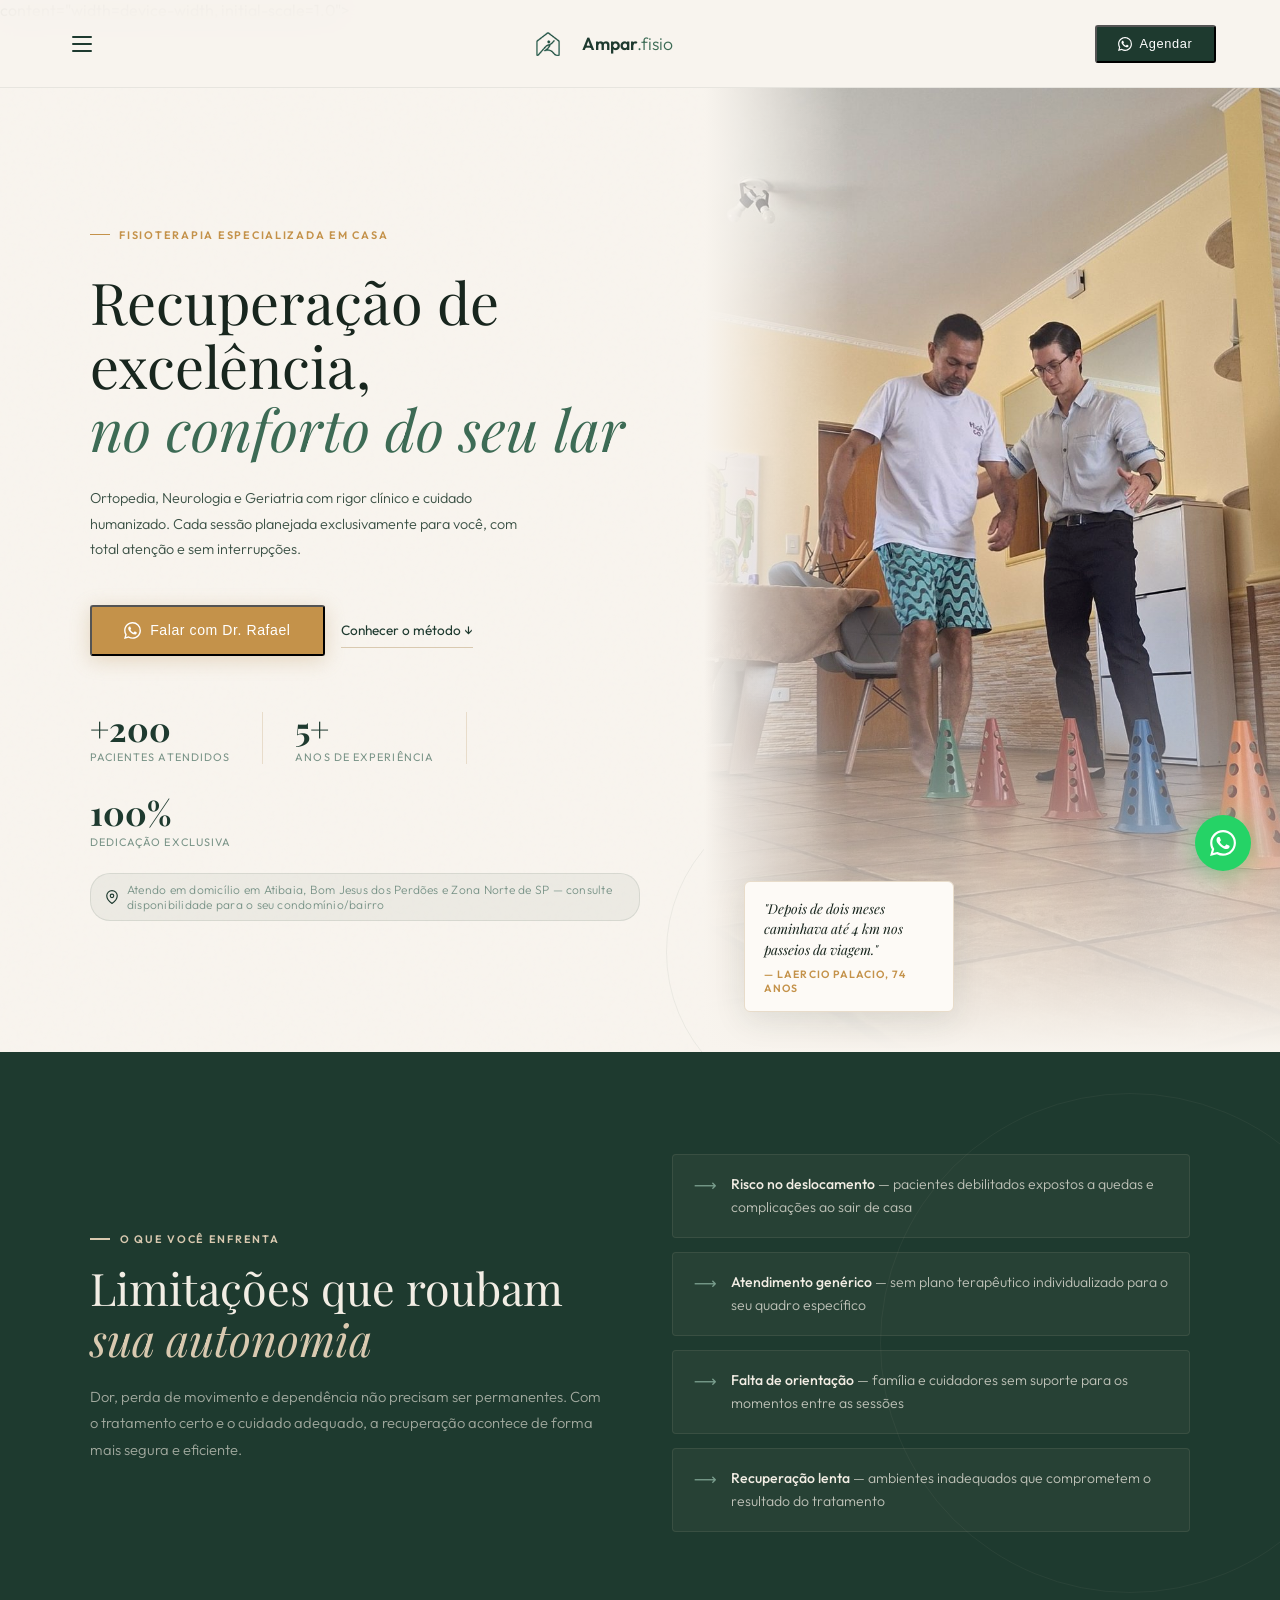
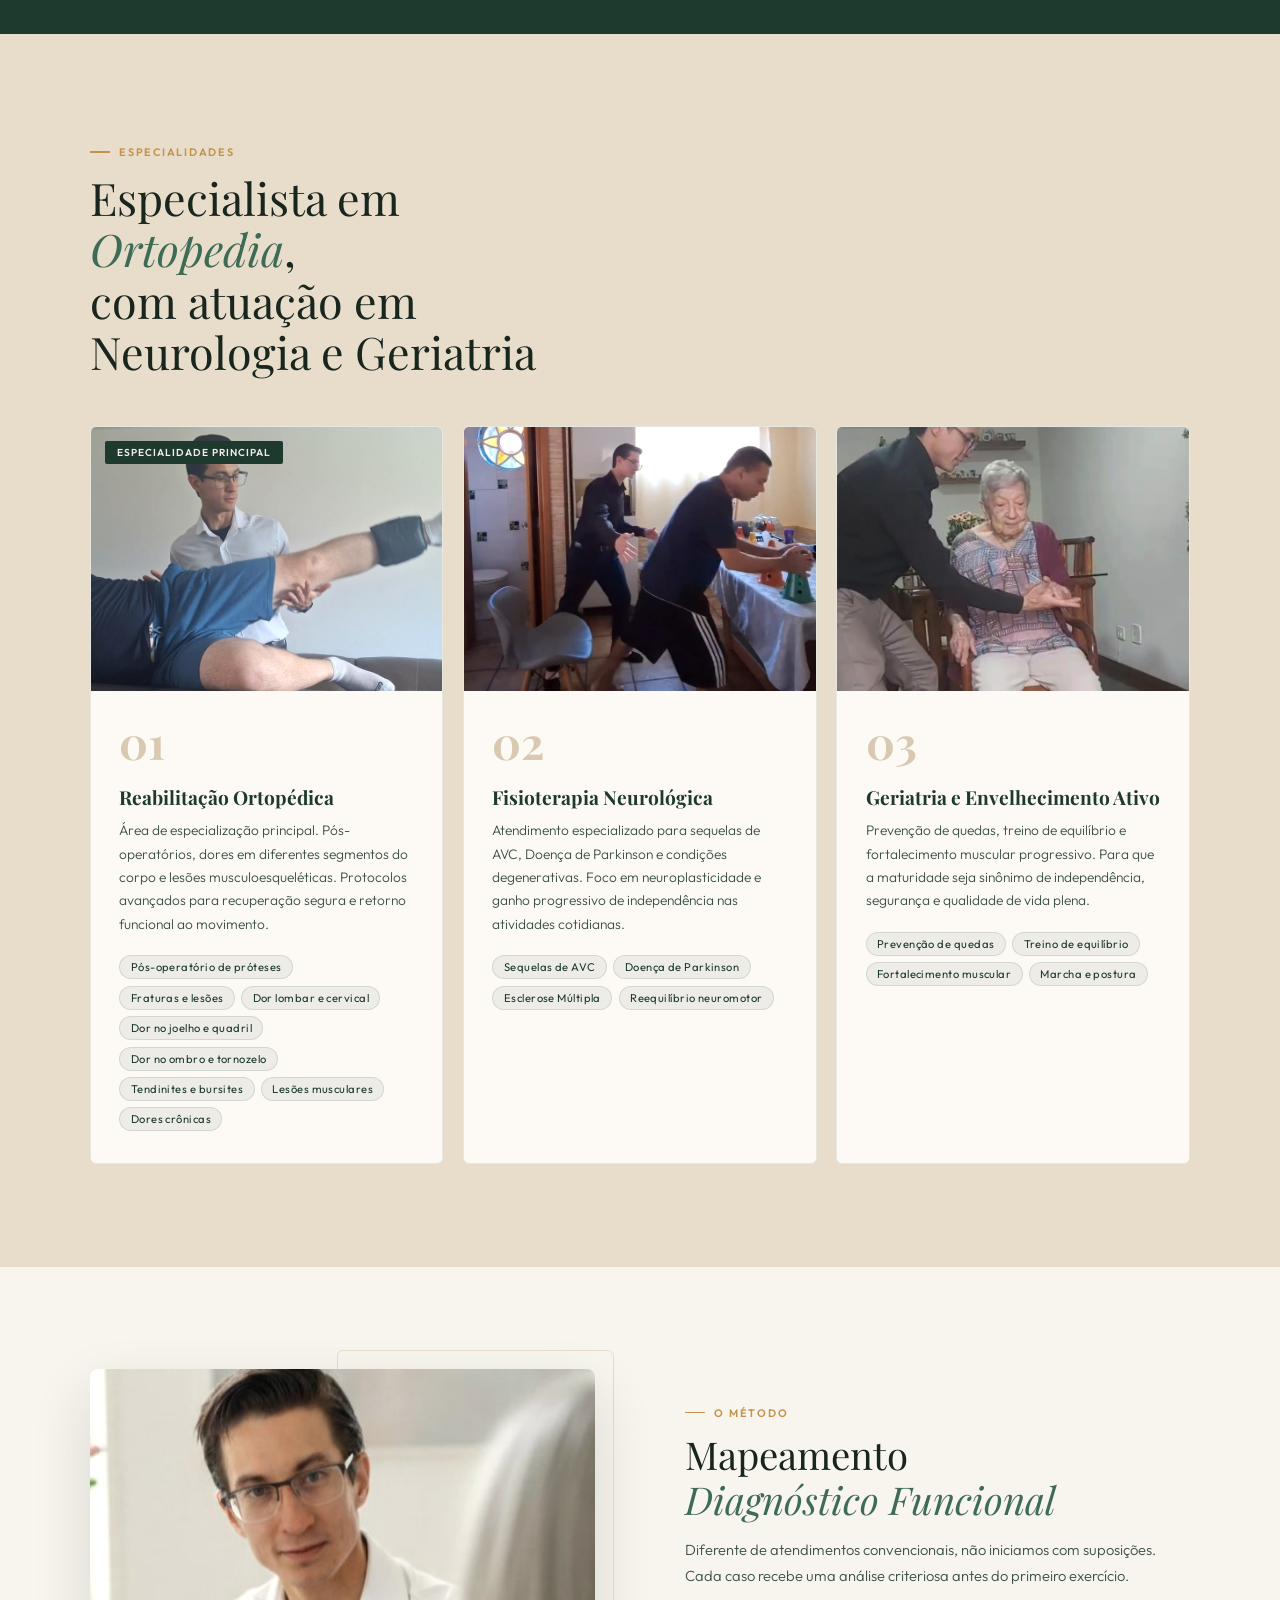
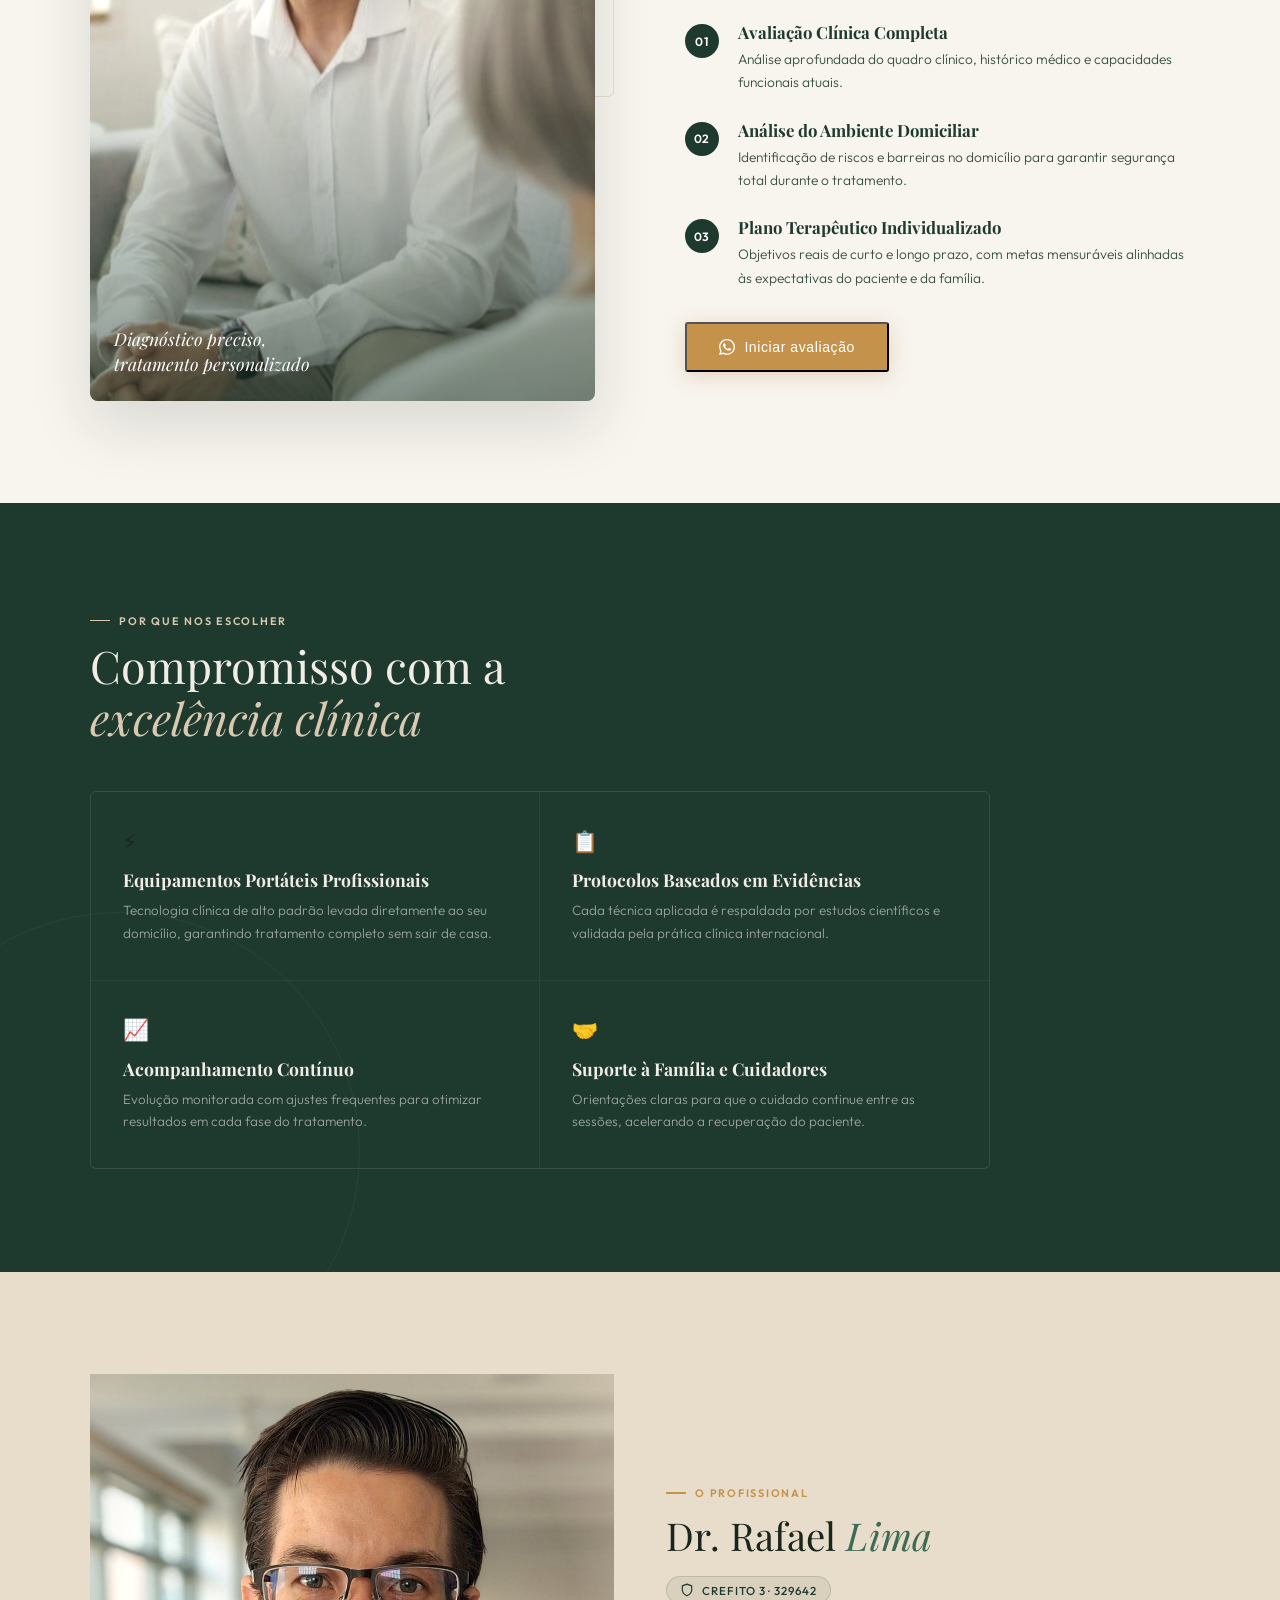
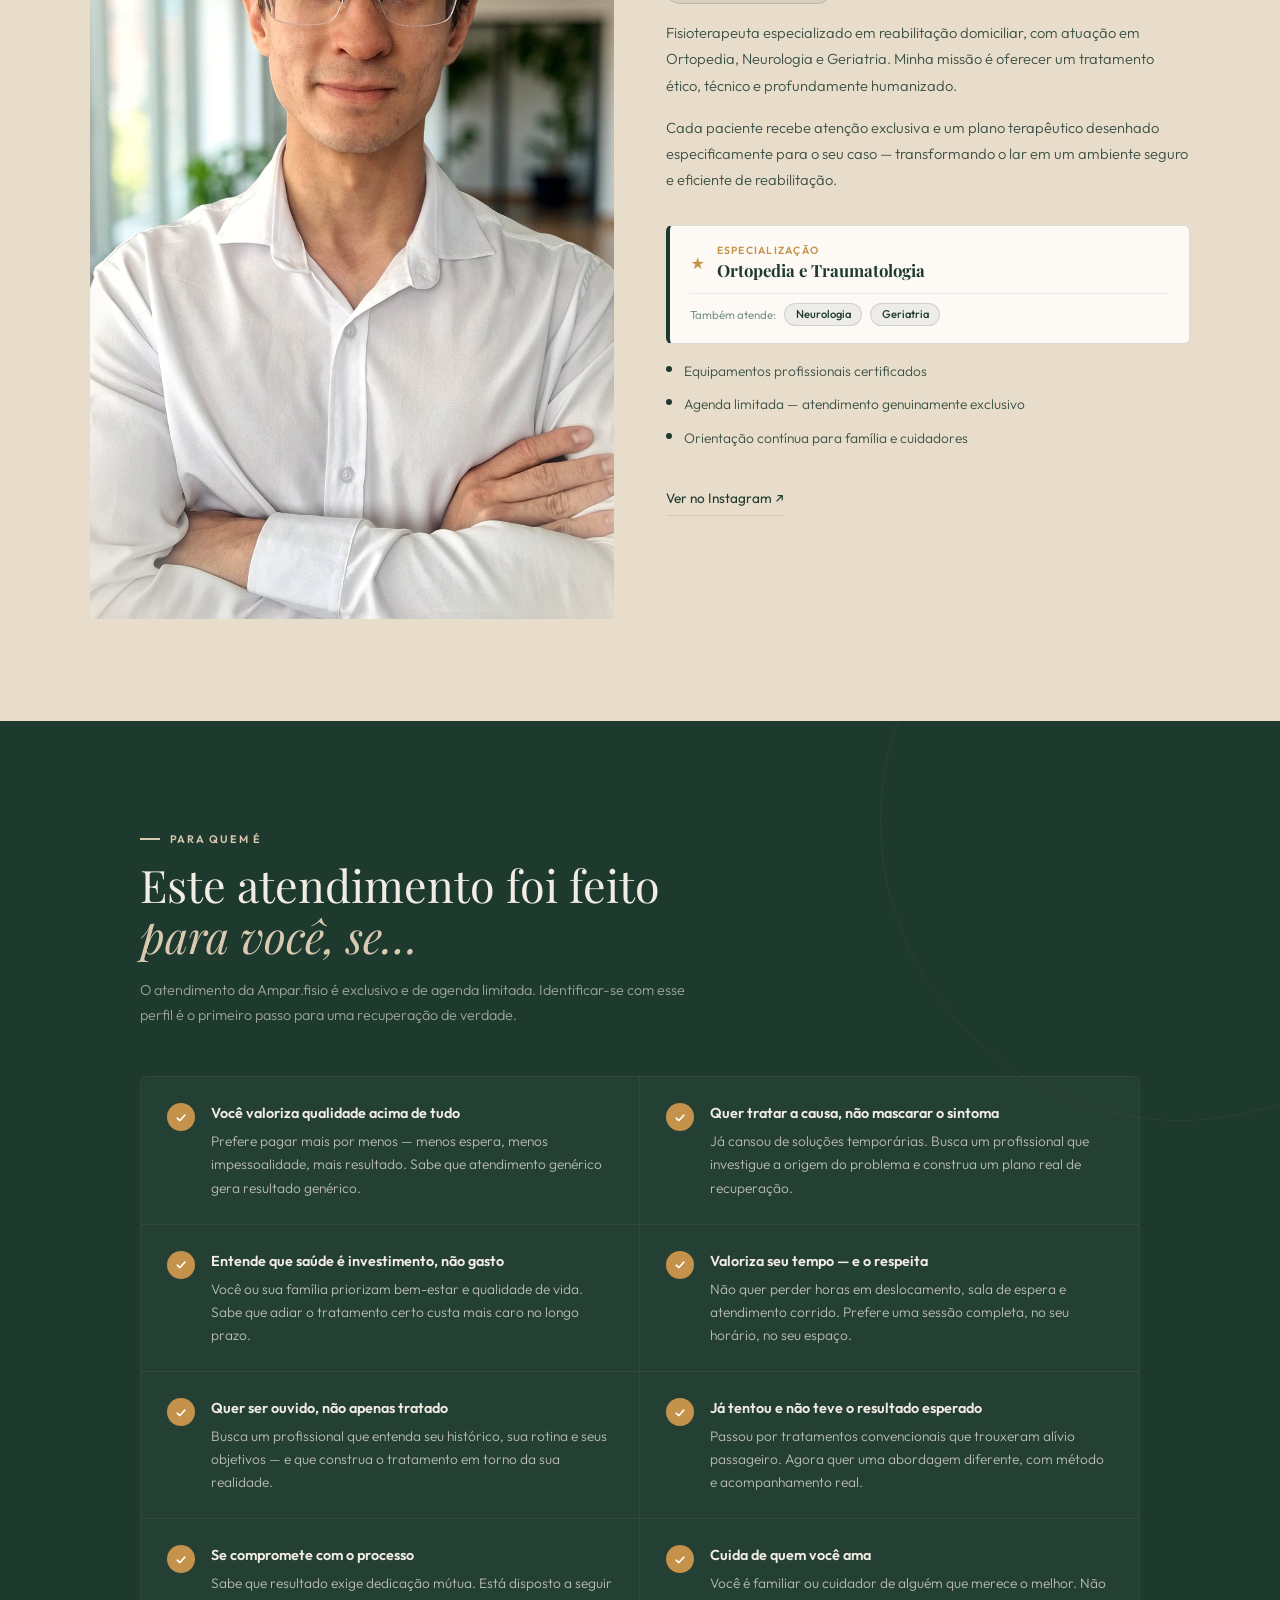
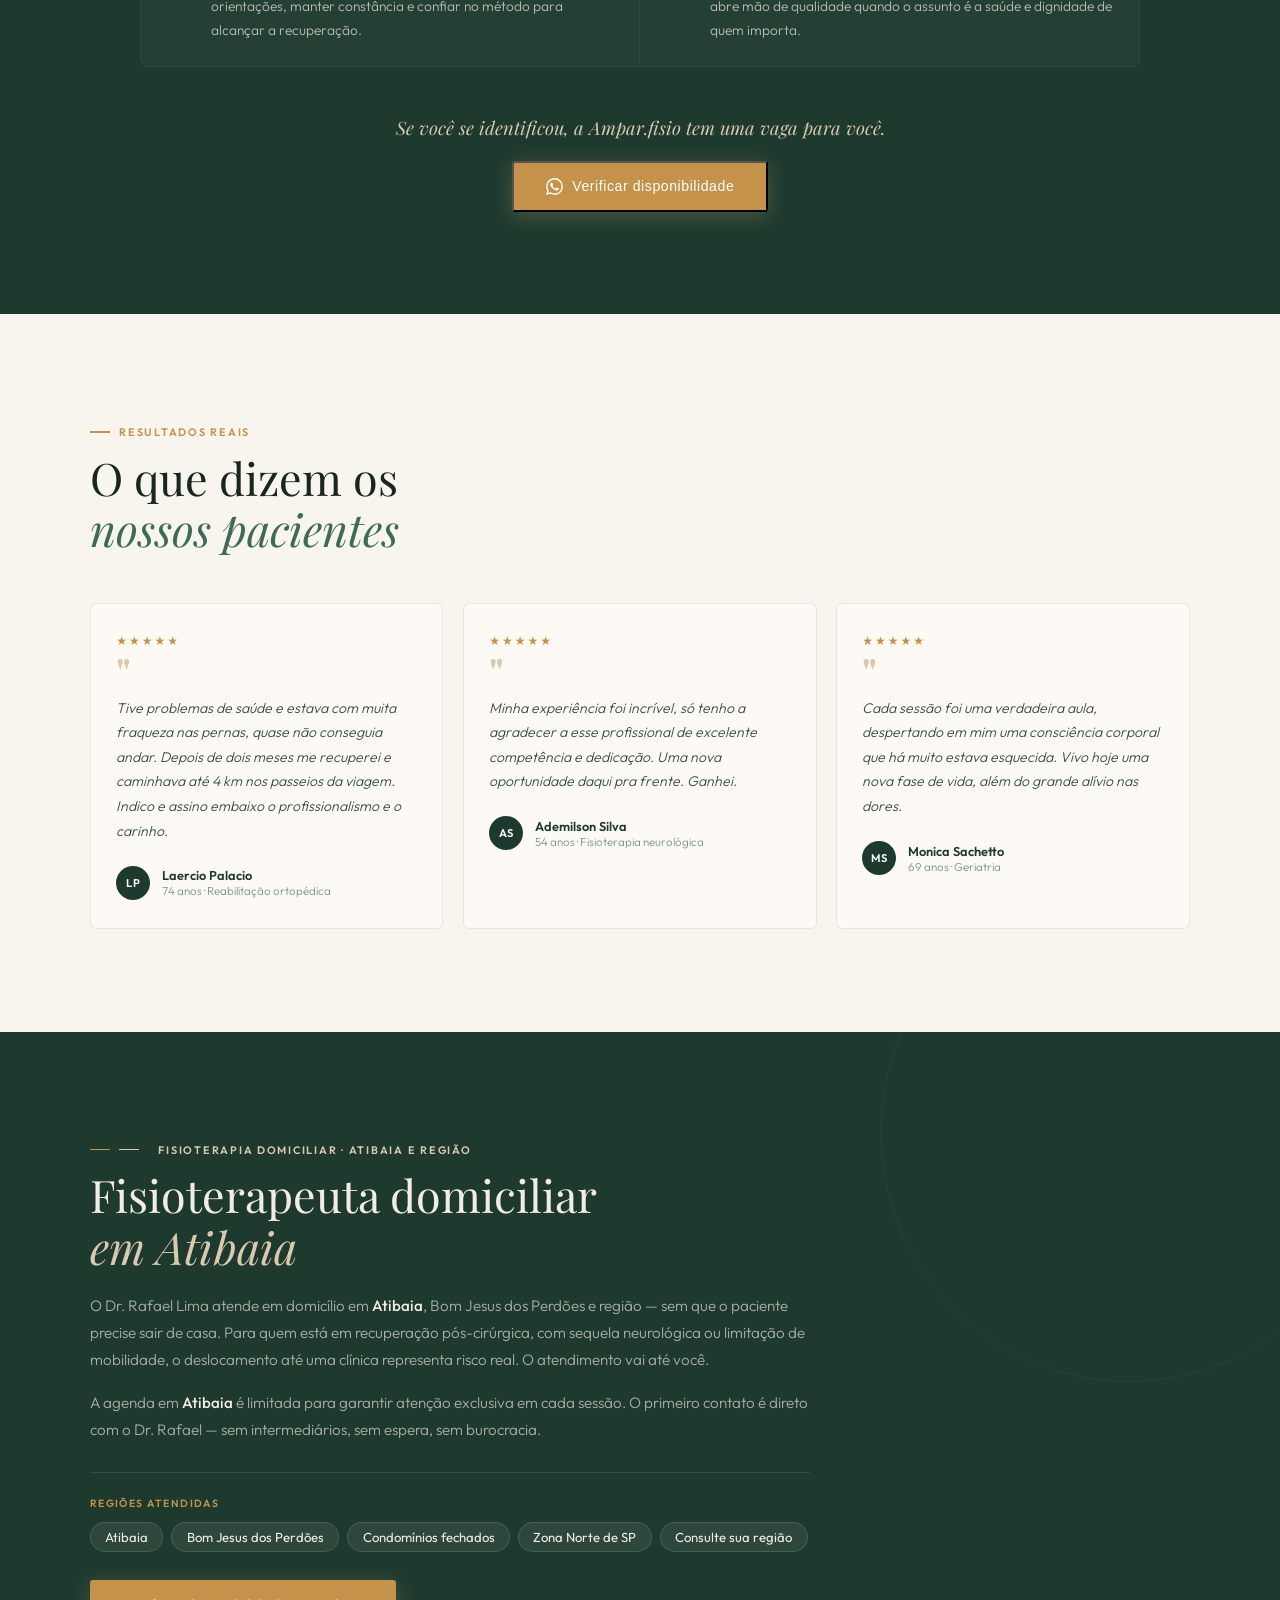
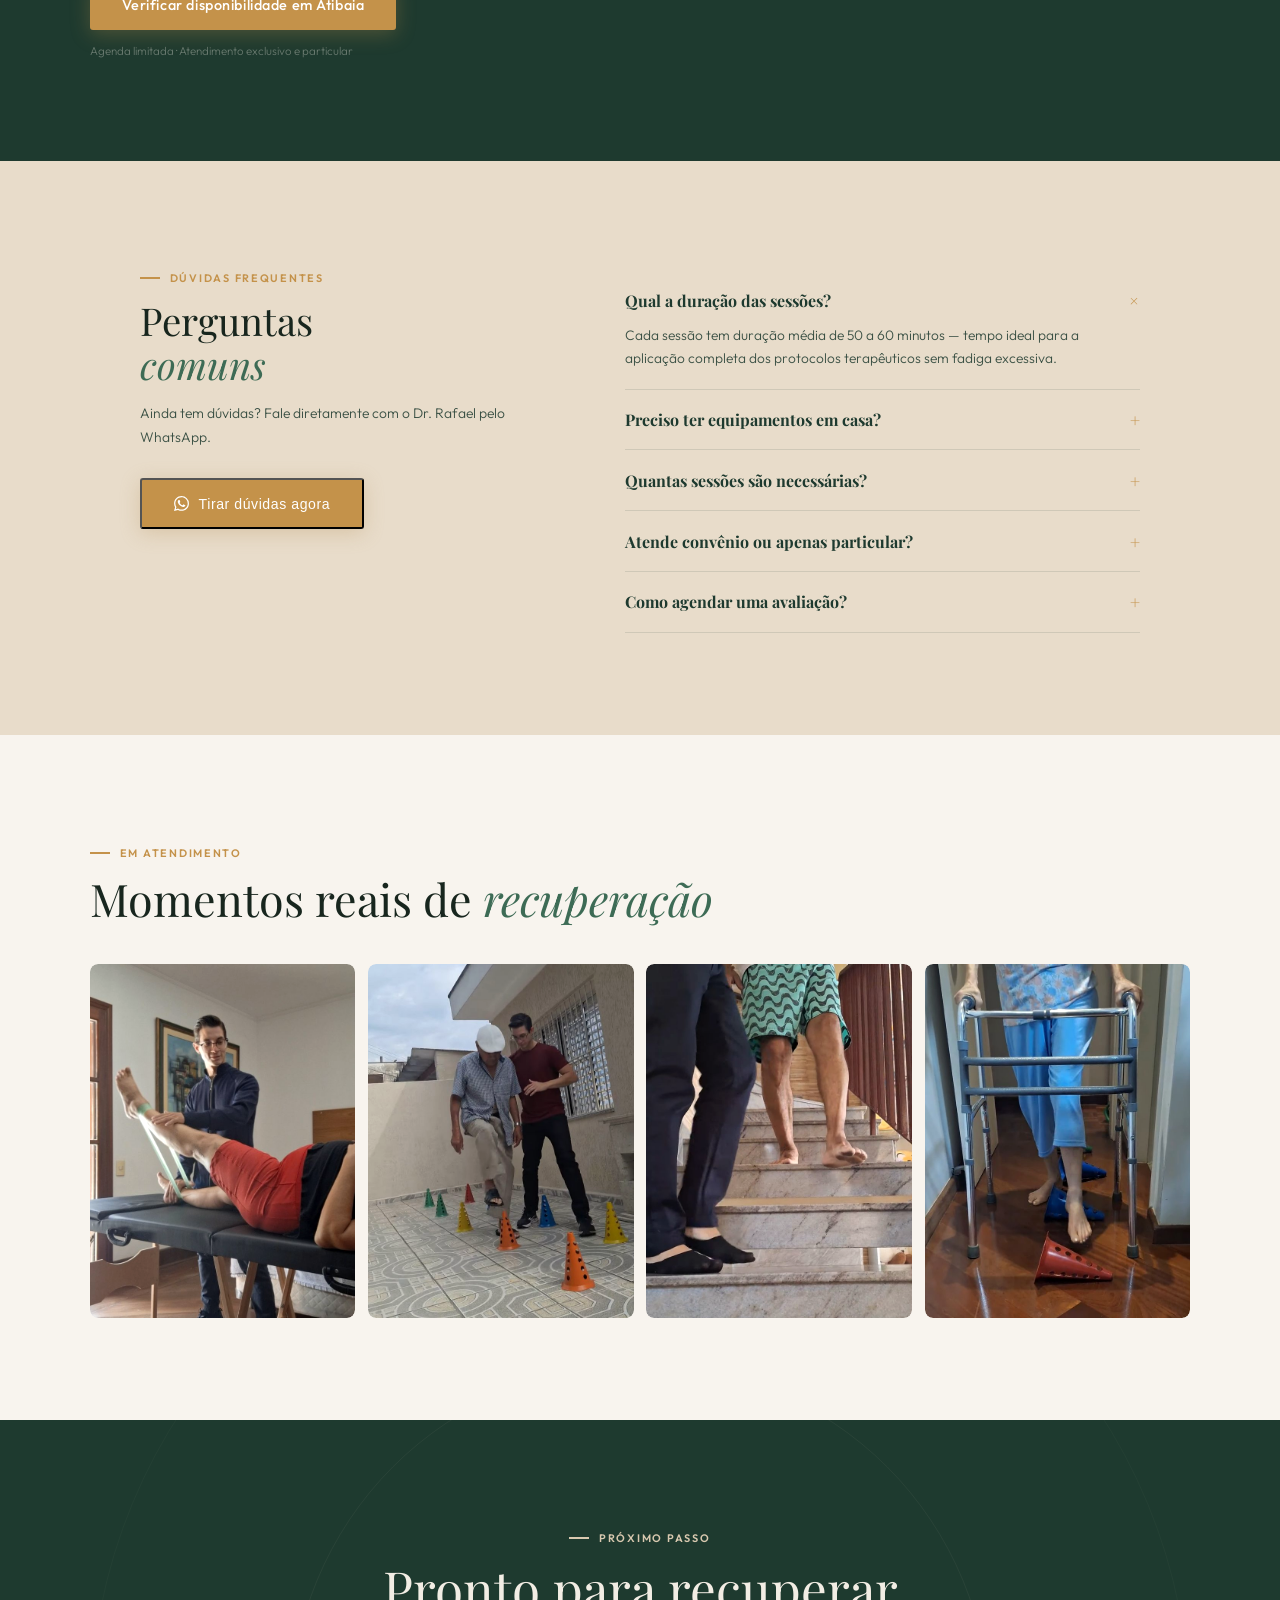
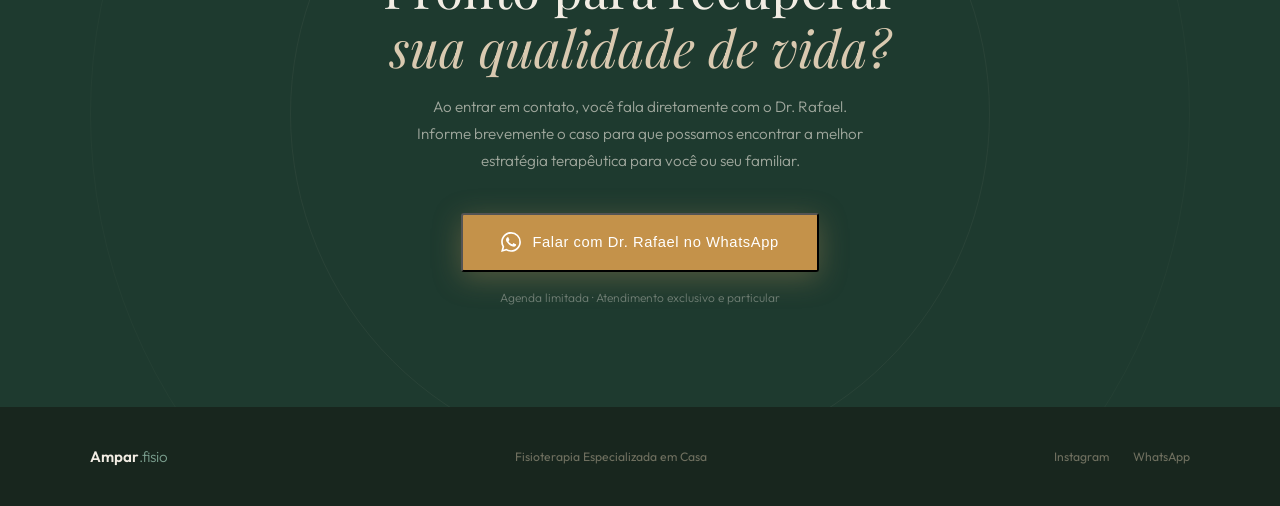
==== index.html @ 29b703b7 "Add files via upload" ====
<!DOCTYPE html>
<html lang="pt-BR">
<head>
<meta charset="UTF-8">
<meta name="viewport" content="width=device-width, initial-scale=1.0">
  <!-- ═══════════════════════════════════════
       SEO & OPEN GRAPH — Ampar.fisio
  ═══════════════════════════════════════ -->

  <!-- SEO Básico -->
  <meta name="description" content="Fisioterapeuta domiciliar em Atibaia, Bom Jesus dos Perdões e região. Dr. Rafael Lima — especialista em Ortopedia, Neurologia e Geriatria. Atendimento na sua casa, sem deslocamento. CREFITO 3 · 329642.">
  <meta name="keywords" content="fisioterapia domiciliar, fisioterapeuta em casa, reabilitação domiciliar, fisioterapia ortopedica, fisioterapia neurologica, fisioterapia geriatria, pós operatório em casa, fisioterapeuta domiciliar, fisioterapeuta domiciliar Atibaia, fisioterapia em casa Atibaia, fisioterapia Atibaia, fisioterapeuta Atibaia, reabilitação Atibaia, fisioterapia domiciliar Bom Jesus dos Perdões, fisioterapia interior SP">
  <meta name="author" content="Dr. Rafael Lima — Ampar.fisio">
  <meta name="robots" content="index, follow">
  <meta name="theme-color" content="#1E3A2F">

  <!-- Open Graph — Facebook, WhatsApp, LinkedIn -->
  <meta property="og:type" content="website">
  <meta property="og:url" content="https://ampарfisio.com.br/">
  <meta property="og:title" content="Ampar.fisio — Fisioterapia Especializada em Casa | Dr. Rafael Lima">
  <meta property="og:description" content="Fisioterapeuta domiciliar em Atibaia e região. Recuperação de qualidade no conforto do seu lar. Especialista em Ortopedia, Neurologia e Geriatria. Atendimento exclusivo e humanizado. CREFITO 3 · 329642.">
  <meta property="og:image" content="https://cdn.gamma.app/dvz9u8uxfhfi5ax/49678e6223994f4e9ff5ac4021624ed9/original/1000317450.png">
  <meta property="og:image:width" content="1200">
  <meta property="og:image:height" content="630">
  <meta property="og:image:alt" content="Dr. Rafael Lima — Fisioterapeuta Domiciliar">
  <meta property="og:locale" content="pt_BR">
  <meta property="og:site_name" content="Ampar.fisio">

  <!-- WhatsApp / iMessage preview reforçado via OG -->
  <meta property="og:phone_number" content="+5511988791599">

  <!-- Canonical -->
  <link rel="canonical" href="https://amparfisio.com.br/">

  <!-- Schema.org — Rich Results Google -->
  <script type="application/ld+json">
  {
    "@context": "https://schema.org",
    "@type": "LocalBusiness",
    "name": "Ampar.fisio — Fisioterapia Domiciliar",
    "description": "Fisioterapeuta domiciliar em Atibaia e região. Especialista em Ortopedia, Neurologia e Geriatria. Dr. Rafael Lima — CREFITO 3 329642.",
    "url": "https://122rafael.github.io/Ampar.fisio",
    "telephone": "+5511988791599",
    "priceRange": "$$",
    "image": "https://cdn.gamma.app/dvz9u8uxfhfi5ax/49678e6223994f4e9ff5ac4021624ed9/original/1000317450.png",
    "address": {
      "@type": "PostalAddress",
      "addressLocality": "Atibaia",
      "addressRegion": "SP",
      "addressCountry": "BR"
    },
    "geo": {
      "@type": "GeoCoordinates",
      "latitude": -23.1163,
      "longitude": -46.5511
    },
    "areaServed": [
      {"@type": "City", "name": "Atibaia"},
      {"@type": "City", "name": "Bom Jesus dos Perdões"},
      {"@type": "City", "name": "Jarinu"},
      {"@type": "City", "name": "Nazaré Paulista"}
    ],
    "sameAs": ["https://www.instagram.com/fisiorafaellima"],
    "employee": {
      "@type": "Person",
      "name": "Dr. Rafael Lima",
      "jobTitle": "Fisioterapeuta",
      "description": "Especialista em Ortopedia com atuação em Neurologia e Geriatria. CREFITO 3 · 329642."
    },
    "serviceType": [
      "Fisioterapia Domiciliar",
      "Reabilitação Ortopédica",
      "Fisioterapia Neurológica",
      "Fisioterapia Geriátrica"
    ]
  }
  </script>
 content="width=device-width, initial-scale=1.0">
<title>Fisioterapeuta Domiciliar em Atibaia | Ampar.fisio — Dr. Rafael Lima</title>
<link rel="preconnect" href="https://fonts.googleapis.com">
<link href="https://fonts.googleapis.com/css2?family=Playfair+Display:ital,wght@0,400;0,700;1,400;1,700&family=Outfit:wght@300;400;500;600&display=swap" rel="stylesheet">
<style>
  :root {
    /* Verdes */
    --forest:       #1E3A2F;   /* Verde floresta escuro — dominante */
    --forest-mid:   #2A5040;   /* Verde médio */
    --forest-light: #3D6B55;   /* Verde claro */
    --sage:         #7A9E8E;   /* Verde acinzentado — acento suave */

    /* Areia e Creme */
    --sand:         #D9C9B0;   /* Areia dourada */
    --sand-light:   #E8DCCA;   /* Areia clara */
    --cream:        #F2EDE4;   /* Creme quente */
    --cream-light:  #F8F4EE;   /* Creme muito claro */
    --white:        #FDFAF6;   /* Off-white marfim */

    /* Acento quente */
    --gold:         #C4924A;   /* Dourado terroso — CTA */
    --gold-dark:    #A87A38;   /* Dourado escuro hover */

    /* Texto */
    --ink:          #18261E;   /* Quase preto esverdeado */
    --ink-mid:      #3A5044;   /* Texto secundário */
    --ink-light:    #7A9488;   /* Texto suave */

    --font-display: 'Playfair Display', Georgia, serif;
    --font-body:    'Outfit', system-ui, sans-serif;
  }

  *, *::before, *::after { box-sizing:border-box; margin:0; padding:0; }
  html { scroll-behavior:smooth; }
  body {
    font-family: var(--font-body);
    background: var(--cream-light);
    color: var(--ink);
    overflow-x: hidden;
    -webkit-font-smoothing: antialiased;
  }

  /* ── UTILITIES ── */
  .tag {
    display:inline-flex; align-items:center; gap:0.6rem;
    font-size:0.68rem; font-weight:600;
    letter-spacing:0.16em; text-transform:uppercase;
    color: var(--gold);
  }
  .tag::before { content:''; width:20px; height:1.5px; background:var(--gold); flex-shrink:0; }

  .reveal {
    opacity:0; transform:translateY(22px);
    transition: opacity 0.65s ease, transform 0.65s ease;
  }
  .reveal.visible { opacity:1; transform:translateY(0); }

  /* ── NAVBAR ── */
  nav {
    position:fixed; top:0; left:0; right:0; z-index:200;
    display:flex; align-items:center; justify-content:space-between;
    padding: 1.1rem clamp(1.5rem,5vw,5rem);
    background: rgba(248,244,238,0.94);
    backdrop-filter: blur(16px);
    border-bottom: 1px solid rgba(30,58,47,0.08);
    transition: box-shadow 0.3s;
  }
  nav.scrolled { box-shadow: 0 2px 28px rgba(30,58,47,0.09); }

  .nav-logo { display:flex; align-items:center; gap:0.5rem; text-decoration:none; }
  .nav-logo-img { height:52px; width:auto; display:block; }
  .nav-logo-text {
    font-family: var(--font-body);
    font-size:1.1rem; font-weight:600;
    color: var(--forest); letter-spacing:-0.01em;
  }
  .nav-logo-text span { font-weight:300; color:var(--forest-light); }

  .nav-right { display:flex; align-items:center; gap:1.5rem; }
  .nav-link {
    font-size:0.82rem; font-weight:400; letter-spacing:0.04em;
    color:var(--ink-mid); text-decoration:none; transition:color 0.2s;
  }
  .nav-link:hover { color:var(--forest); }

  .btn-nav {
    display:inline-flex; align-items:center; gap:0.45rem;
    background:var(--forest); color:#fff; text-decoration:none;
    font-size:0.8rem; font-weight:500; letter-spacing:0.05em;
    padding:0.6rem 1.35rem; border-radius:3px;
    transition:background 0.2s, transform 0.2s;
  }
  .btn-nav:hover { background:var(--forest-mid); transform:translateY(-1px); }
  .btn-nav svg { width:14px; height:14px; }

  /* ── HERO ── */
  .hero {
    min-height:100svh;
    display:grid; grid-template-columns:55% 45%;
    padding-top:68px;
    background:var(--cream-light);
    position:relative; overflow:hidden;
  }

  /* Textura de grain sutil no hero */
  .hero::before {
    content:''; position:absolute; inset:0; z-index:1; pointer-events:none;
    background-image: url("data:image/svg+xml,%3Csvg viewBox='0 0 256 256' xmlns='http://www.w3.org/2000/svg'%3E%3Cfilter id='noise'%3E%3CfeTurbulence type='fractalNoise' baseFrequency='0.9' numOctaves='4' stitchTiles='stitch'/%3E%3C/filter%3E%3Crect width='100%25' height='100%25' filter='url(%23noise)' opacity='0.03'/%3E%3C/svg%3E");
    opacity:0.4;
  }

  .hero-left {
    display:flex; flex-direction:column; justify-content:center;
    padding: clamp(3rem,6vw,6rem) clamp(1.5rem,5vw,5rem) clamp(3rem,6vw,6rem) clamp(1.5rem,7vw,7rem);
    position:relative; z-index:2;
  }

  .hero-eyebrow { opacity:0; animation:fadeUp 0.6s 0.15s forwards; margin-bottom:1.8rem; }

  .hero-h1 {
    font-family:var(--font-display);
    font-size:clamp(2.5rem,4.5vw,4.2rem);
    font-weight:400; line-height:1.1; color:var(--ink);
    margin-bottom:1.6rem;
    opacity:0; animation:fadeUp 0.6s 0.3s forwards;
  }
  .hero-h1 em { font-style:italic; color:var(--forest-light); }

  .hero-p {
    font-size:clamp(0.9rem,1.1vw,1rem); font-weight:300; line-height:1.78;
    color:var(--ink-mid); max-width:440px; margin-bottom:2.6rem;
    opacity:0; animation:fadeUp 0.6s 0.45s forwards;
  }

  .hero-actions {
    display:flex; flex-wrap:wrap; align-items:center; gap:1rem;
    opacity:0; animation:fadeUp 0.6s 0.6s forwards;
  }

  .btn-primary {
    display:inline-flex; align-items:center; gap:0.6rem;
    background:var(--gold); color:#fff; text-decoration:none;
    font-size:0.88rem; font-weight:500; letter-spacing:0.04em;
    padding:0.95rem 2rem; border-radius:3px;
    box-shadow:0 4px 20px rgba(184,147,90,0.32);
    transition:background 0.25s, transform 0.2s, box-shadow 0.25s;
  }
  .btn-primary:hover { background:var(--gold-dark); transform:translateY(-2px); box-shadow:0 8px 28px rgba(184,147,90,0.38); }
  .btn-primary svg { width:17px; height:17px; }

  .btn-outline {
    display:inline-flex; align-items:center; gap:0.4rem;
    color:var(--forest); text-decoration:none;
    font-size:0.85rem; font-weight:400;
    padding:0.5rem 0; border-bottom:1.5px solid var(--sand);
    transition:border-color 0.2s, color 0.2s;
  }
  .btn-outline:hover { border-color:var(--forest); }

  .hero-stats {
    margin-top:3.5rem; display:flex; gap:2rem; flex-wrap:wrap;
    opacity:0; animation:fadeUp 0.6s 0.75s forwards;
  }
  .stat { display:flex; flex-direction:column; }
  .stat-n {
    font-family:var(--font-display); font-size:2.1rem; font-weight:700;
    color:var(--forest); line-height:1;
  }
  .stat-l {
    font-size:0.68rem; font-weight:400; letter-spacing:0.1em;
    text-transform:uppercase; color:var(--ink-light); margin-top:0.3rem;
  }
  .stat-sep { width:1px; background:var(--sand-light); align-self:stretch; }

  .hero-right {
    position:relative; overflow:hidden;
    opacity:0; animation:fadeIn 1s 0.25s forwards; z-index:2;
  }
  .hero-right::before {
    content:''; position:absolute; inset:0; z-index:2;
    background:linear-gradient(to right, var(--cream-light) 0%, transparent 25%);
  }
  .hero-right::after {
    content:''; position:absolute; inset:0; z-index:2;
    background:linear-gradient(to bottom, transparent 55%, var(--cream-light) 100%);
  }
  .hero-img { width:100%; height:100%; object-fit:cover; object-position:center 15%; filter:sepia(8%) contrast(1.02); }

  .hero-pill {
    position:absolute; bottom:2.5rem; left:2.5rem; z-index:10;
    background:var(--white); border:1px solid var(--sand-light);
    border-radius:6px; padding:1rem 1.2rem; max-width:210px;
    box-shadow:0 8px 32px rgba(30,58,47,0.1);
    opacity:0; animation:fadeUp 0.5s 1.1s forwards;
  }
  .pill-quote { font-family:var(--font-display); font-style:italic; font-size:0.85rem; line-height:1.5; color:var(--ink); margin-bottom:0.5rem; }
  .pill-name { font-size:0.66rem; font-weight:600; letter-spacing:0.1em; text-transform:uppercase; color:var(--gold); }

  /* Decoração geométrica hero */
  .hero-geo {
    position:absolute; bottom:-60px; left:52%; z-index:1;
    width:320px; height:320px; border-radius:50%;
    border:1px solid rgba(30,58,47,0.06); pointer-events:none;
  }
  .hero-geo2 {
    position:absolute; top:-80px; right:-80px; z-index:1;
    width:400px; height:400px; border-radius:50%;
    border:1px solid rgba(184,147,90,0.08); pointer-events:none;
  }

  /* ── PROBLEMA ── */
  .problem {
    background:var(--forest);
    padding: clamp(4rem,8vw,7rem) clamp(1.5rem,7vw,6rem);
    position:relative; overflow:hidden;
  }
  .problem::before {
    content:''; position:absolute; right:-100px; top:50%;
    width:500px; height:500px; border-radius:50%;
    border:1px solid rgba(217,201,176,0.06);
    transform:translateY(-50%); pointer-events:none;
  }
  .problem-inner { display:grid; grid-template-columns:1fr 1fr; gap:5vw; align-items:center; max-width:1100px; margin:0 auto; }
  .problem .tag { color:var(--sand); }
  .problem .tag::before { background:var(--sand); }
  .problem-title {
    font-family:var(--font-display); font-size:clamp(1.9rem,3.5vw,2.8rem);
    font-weight:400; line-height:1.15; color:var(--cream); margin:1rem 0 1.2rem;
  }
  .problem-title em { font-style:italic; color:var(--sand); }
  .problem-text { font-size:0.92rem; font-weight:300; line-height:1.78; color:rgba(242,237,228,0.62); }

  .pain-list { list-style:none; display:flex; flex-direction:column; gap:0.9rem; }
  .pain-item {
    display:flex; align-items:flex-start; gap:0.9rem;
    padding:1.1rem 1.3rem;
    background:rgba(217,201,176,0.05); border:1px solid rgba(217,201,176,0.1);
    border-radius:4px; transition:background 0.2s;
  }
  .pain-item:hover { background:rgba(217,201,176,0.09); }
  .pain-arrow { color:var(--sage); font-size:1rem; flex-shrink:0; margin-top:2px; }
  .pain-text { font-size:0.88rem; font-weight:300; line-height:1.65; color:rgba(242,237,228,0.75); }
  .pain-text strong { color:var(--cream); font-weight:500; }

  /* ── AREAS ── */
  .areas { background:var(--sand-light); padding:clamp(4rem,8vw,7rem) clamp(1.5rem,7vw,6rem); }
  .areas-head { max-width:500px; margin-bottom:3rem; }
  .areas-head-title { font-family:var(--font-display); font-size:clamp(2rem,3.5vw,2.8rem); font-weight:400; line-height:1.15; color:var(--ink); margin:0.8rem 0; }
  .areas-head-title em { font-style:italic; color:var(--forest-light); }

  .areas-grid { display:grid; grid-template-columns:repeat(3,1fr); gap:1.2rem; max-width:1100px; }
  .area-card {
    background:var(--white); border:1px solid rgba(30,58,47,0.1);
    border-radius:6px; padding:2.2rem 1.8rem; position:relative; overflow:hidden;
    transition:transform 0.25s, box-shadow 0.25s;
  }
  .area-card::after {
    content:''; position:absolute; bottom:0; left:0; right:0; height:3px;
    background:var(--forest-light); transform:scaleX(0); transform-origin:left; transition:transform 0.3s;
  }
  .area-card:hover { transform:translateY(-4px); box-shadow:0 16px 48px rgba(30,58,47,0.1); }
  .area-card:hover::after { transform:scaleX(1); }
  .area-n { font-family:var(--font-display); font-size:2.8rem; font-weight:700; color:var(--sand); line-height:1; margin-bottom:1.2rem; }
  .area-title { font-family:var(--font-display); font-size:1.2rem; font-weight:700; color:var(--forest); margin-bottom:0.6rem; }
  .area-text { font-size:0.86rem; font-weight:300; line-height:1.7; color:var(--ink-mid); }

  /* ── PROCESSO ── */
  .process { padding:clamp(4rem,8vw,7rem) clamp(1.5rem,7vw,6rem); background:var(--cream-light); }
  .process-inner { display:grid; grid-template-columns:1fr 1fr; gap:7vw; align-items:center; max-width:1100px; margin:0 auto; }

  .process-visual { position:relative; }
  .process-img-wrap { border-radius:8px; overflow:hidden; aspect-ratio:4/5; position:relative; box-shadow:0 24px 60px rgba(30,58,47,0.14); }
  .process-img { width:100%; height:100%; object-fit:cover; filter:sepia(10%) contrast(1.04); }
  .process-img-overlay { position:absolute; inset:0; background:linear-gradient(to top, rgba(30,58,47,0.55) 0%, transparent 60%); }
  .process-caption { position:absolute; bottom:1.5rem; left:1.5rem; right:1.5rem; color:#fff; font-family:var(--font-display); font-style:italic; font-size:1.1rem; line-height:1.4; }
  .process-accent { position:absolute; top:-1.2rem; right:-1.2rem; width:55%; height:55%; border:1.5px solid var(--sand-light); border-radius:6px; z-index:-1; }

  .process-tag { margin-bottom:0.8rem; }
  .process-title { font-family:var(--font-display); font-size:clamp(1.9rem,3vw,2.6rem); font-weight:400; line-height:1.15; color:var(--ink); margin-bottom:1rem; }
  .process-title em { font-style:italic; color:var(--forest-light); }
  .process-text { font-size:0.92rem; font-weight:300; line-height:1.78; color:var(--ink-mid); margin-bottom:0.5rem; }

  .steps { display:flex; flex-direction:column; gap:1.5rem; margin-top:2rem; }
  .step { display:flex; gap:1.2rem; }
  .step-num {
    width:34px; height:34px; flex-shrink:0; border-radius:50%;
    background:var(--forest); color:#fff;
    display:flex; align-items:center; justify-content:center;
    font-size:0.75rem; font-weight:600; letter-spacing:0.04em; margin-top:3px;
  }
  .step-title { font-family:var(--font-display); font-size:1.05rem; font-weight:700; color:var(--forest); margin-bottom:0.3rem; }
  .step-text { font-size:0.86rem; font-weight:300; line-height:1.7; color:var(--ink-mid); }

  /* ── DIFERENCIAIS ── */
  .diff { background:var(--forest); padding:clamp(4rem,8vw,7rem) clamp(1.5rem,7vw,6rem); position:relative; overflow:hidden; }
  .diff::after { content:''; position:absolute; left:-120px; bottom:-120px; width:480px; height:480px; border-radius:50%; border:1px solid rgba(217,201,176,0.06); pointer-events:none; }
  .diff-head { max-width:520px; margin-bottom:3rem; }
  .diff .tag { color:var(--sand); }
  .diff .tag::before { background:var(--sand); }
  .diff-title { font-family:var(--font-display); font-size:clamp(1.9rem,3.5vw,2.8rem); font-weight:400; line-height:1.15; color:var(--cream); margin:0.8rem 0; }
  .diff-title em { font-style:italic; color:var(--sand); }

  .diff-grid { display:grid; grid-template-columns:repeat(2,1fr); gap:1px; background:rgba(217,201,176,0.07); border:1px solid rgba(217,201,176,0.07); border-radius:6px; overflow:hidden; max-width:900px; }
  .diff-item { padding:2.2rem 2rem; background:var(--forest); transition:background 0.2s; }
  .diff-item:hover { background:rgba(217,201,176,0.04); }
  .diff-icon { font-size:1.3rem; margin-bottom:0.9rem; }
  .diff-item-title { font-family:var(--font-display); font-size:1.1rem; font-weight:700; color:var(--cream); margin-bottom:0.5rem; }
  .diff-item-text { font-size:0.84rem; font-weight:300; line-height:1.7; color:rgba(242,237,228,0.58); }

  /* ── SOBRE ── */
  .about { background:var(--sand-light); padding:clamp(4rem,8vw,7rem) clamp(1.5rem,7vw,6rem); }
  .about-inner { display:grid; grid-template-columns:1fr 1fr; gap:4vw; align-items:center; max-width:1100px; margin:0 auto; }
  .about-img-wrap { position:relative; overflow:visible; }
  .about-img {
    width:100%; height:auto; display:block;
    object-fit:cover; object-position:center top;
    filter:sepia(5%);
    -webkit-mask-image: radial-gradient(ellipse 85% 90% at 50% 45%, black 55%, transparent 100%);
    mask-image: radial-gradient(ellipse 85% 90% at 50% 45%, black 55%, transparent 100%);
  }
  .about-decor { display:none; }
  .about-title { font-family:var(--font-display); font-size:clamp(1.9rem,3vw,2.6rem); font-weight:400; line-height:1.15; color:var(--ink); margin:0.8rem 0 1.2rem; }
  .about-title em { font-style:italic; color:var(--forest-light); }
  .about-text { font-size:0.92rem; font-weight:300; line-height:1.78; color:var(--ink-mid); margin-bottom:1rem; }

  .creds { display:flex; flex-direction:column; gap:0.7rem; margin-top:2rem; }
  .cred { display:flex; align-items:flex-start; gap:0.75rem; font-size:0.86rem; font-weight:300; line-height:1.6; color:var(--ink-mid); }
  .cred-dot { width:6px; height:6px; border-radius:50%; background:var(--forest); flex-shrink:0; margin-top:6px; }

  /* ── DEPOIMENTOS ── */
  .testi { background:var(--cream-light); padding:clamp(4rem,8vw,7rem) clamp(1.5rem,7vw,6rem); }
  .testi-head { max-width:500px; margin-bottom:3rem; }
  .testi-head-title { font-family:var(--font-display); font-size:clamp(1.9rem,3.5vw,2.8rem); font-weight:400; line-height:1.15; color:var(--ink); margin:0.8rem 0; }
  .testi-head-title em { font-style:italic; color:var(--forest-light); }

  .testi-grid { display:grid; grid-template-columns:repeat(3,1fr); gap:1.2rem; max-width:1100px; }
  .testi-card { background:var(--white); border:1px solid rgba(30,58,47,0.1); border-radius:6px; padding:1.8rem 1.6rem; }
  .stars { color:var(--gold); font-size:0.75rem; letter-spacing:2px; margin-bottom:0.8rem; }
  .testi-q { font-family:var(--font-display); font-size:2.5rem; font-weight:700; color:var(--sand); line-height:0.6; margin-bottom:0.7rem; }
  .testi-text { font-size:0.88rem; font-weight:300; line-height:1.75; color:var(--ink-mid); font-style:italic; margin-bottom:1.4rem; }
  .testi-author { display:flex; align-items:center; gap:0.75rem; }
  .testi-av { width:34px; height:34px; border-radius:50%; background:var(--forest); color:#fff; display:flex; align-items:center; justify-content:center; font-size:0.7rem; font-weight:600; letter-spacing:0.04em; flex-shrink:0; }
  .testi-name { font-size:0.8rem; font-weight:600; color:var(--forest); }
  .testi-role { font-size:0.72rem; font-weight:300; color:var(--ink-light); }

  /* ── FAQ ── */
  .faq { background:var(--sand-light); padding:clamp(4rem,8vw,7rem) clamp(1.5rem,7vw,6rem); }
  .faq-layout { display:grid; grid-template-columns:1fr 1.3fr; gap:7vw; align-items:start; max-width:1000px; margin:0 auto; }
  .faq-side-title { font-family:var(--font-display); font-size:clamp(1.8rem,3vw,2.4rem); font-weight:400; line-height:1.15; color:var(--ink); margin:0.8rem 0 1rem; }
  .faq-side-title em { font-style:italic; color:var(--forest-light); }
  .faq-side-text { font-size:0.87rem; font-weight:300; line-height:1.7; color:var(--ink-mid); }

  .faq-body { margin-top:0.5rem; }
  .faq-item { border-bottom:1px solid rgba(30,58,47,0.12); padding:1.15rem 0; }
  .faq-q { font-family:var(--font-display); font-size:1rem; font-weight:700; color:var(--forest); cursor:pointer; display:flex; justify-content:space-between; align-items:center; user-select:none; gap:1rem; }
  .faq-q .faq-icon { font-size:1.1rem; color:var(--gold); transition:transform 0.3s; flex-shrink:0; }
  .faq-a { font-size:0.86rem; font-weight:300; line-height:1.7; color:var(--ink-mid); max-height:0; overflow:hidden; transition:max-height 0.4s ease, margin 0.3s; }
  .faq-item.open .faq-a { max-height:200px; margin-top:0.7rem; }
  .faq-item.open .faq-icon { transform:rotate(45deg); }

  /* ── CTA FINAL ── */
  .cta-final {
    background:var(--forest); padding:clamp(4rem,8vw,7rem) clamp(1.5rem,7vw,6rem);
    text-align:center; position:relative; overflow:hidden;
  }
  .cta-final::before { content:''; position:absolute; width:700px; height:700px; border-radius:50%; border:1px solid rgba(217,201,176,0.06); top:50%; left:50%; transform:translate(-50%,-50%); pointer-events:none; }
  .cta-final::after { content:''; position:absolute; width:1100px; height:1100px; border-radius:50%; border:1px solid rgba(217,201,176,0.03); top:50%; left:50%; transform:translate(-50%,-50%); pointer-events:none; }

  .cta-final .tag { color:var(--sand); justify-content:center; }
  .cta-final .tag::before { background:var(--sand); }
  .cta-title { font-family:var(--font-display); font-size:clamp(2rem,4vw,3.2rem); font-weight:400; line-height:1.15; color:var(--cream); margin:0.9rem 0 1rem; }
  .cta-title em { font-style:italic; color:var(--sand); }
  .cta-sub { font-size:0.95rem; font-weight:300; line-height:1.78; color:rgba(242,237,228,0.62); max-width:460px; margin:0 auto 2.4rem; }

  .btn-cta { display:inline-flex; align-items:center; gap:0.7rem; background:var(--gold); color:#fff; text-decoration:none; font-size:0.92rem; font-weight:500; letter-spacing:0.04em; padding:1.1rem 2.4rem; border-radius:3px; box-shadow:0 6px 28px rgba(184,147,90,0.35); transition:background 0.25s, transform 0.2s, box-shadow 0.25s; }
  .btn-cta:hover { background:var(--gold-dark); transform:translateY(-2px); box-shadow:0 10px 36px rgba(184,147,90,0.4); }
  .btn-cta svg { width:20px; height:20px; }
  .cta-note { margin-top:1.1rem; font-size:0.75rem; font-weight:300; color:rgba(242,237,228,0.38); }

  /* ── FOOTER ── */
  footer {
    background:var(--ink); color:rgba(217,201,176,0.45);
    padding:2.5rem clamp(1.5rem,7vw,6rem);
    display:flex; align-items:center; justify-content:space-between; flex-wrap:wrap; gap:1rem;
  }
  .footer-logo { font-size:0.95rem; font-weight:600; color:var(--cream); text-decoration:none; }
  .footer-logo span { font-weight:300; color:var(--sage); }
  footer p { font-size:0.76rem; }
  .footer-links { display:flex; gap:1.5rem; }
  .footer-links a { color:rgba(217,201,176,0.45); text-decoration:none; font-size:0.76rem; transition:color 0.2s; }
  .footer-links a:hover { color:var(--cream); }

  /* ── FLOATING WA ── */
  .float-wa {
    position:fixed; bottom:1.8rem; right:1.8rem;
    width:56px; height:56px; border-radius:50%;
    background:#25D366; display:flex; align-items:center; justify-content:center;
    text-decoration:none; z-index:999;
    box-shadow:0 4px 24px rgba(37,211,102,0.4);
    transition:transform 0.25s, box-shadow 0.25s;
    animation:waPulse 3s 2s infinite;
  }
  .float-wa:hover { transform:scale(1.1); box-shadow:0 6px 30px rgba(37,211,102,0.5); }
  .float-wa svg { width:26px; height:26px; }

  /* ── KEYFRAMES ── */
  @keyframes fadeUp { from{opacity:0;transform:translateY(18px)} to{opacity:1;transform:translateY(0)} }
  @keyframes fadeIn { from{opacity:0} to{opacity:1} }
  @keyframes waPulse {
    0%,100%{box-shadow:0 4px 24px rgba(37,211,102,0.4)}
    50%{box-shadow:0 4px 36px rgba(37,211,102,0.6),0 0 0 8px rgba(37,211,102,0.1)}
  }

  /* ── RESPONSIVE ── */
  @media(max-width:900px){
    .hero{grid-template-columns:1fr}
    .hero-right{min-height:50vh}
    .hero-right::before{background:linear-gradient(to bottom,var(--cream-light) 0%,transparent 30%)}
    .hero-left{padding:3rem 6vw 2rem}
    .hero-pill{display:none}
    .problem-inner,.process-inner,.about-inner,.faq-layout{grid-template-columns:1fr}
    .process-img-wrap,.about-img-wrap{aspect-ratio:16/9}
    .areas-grid,.testi-grid{grid-template-columns:1fr}
    .diff-grid{grid-template-columns:1fr}
  }
  @media(max-width:500px){
    .hero-stats{gap:1rem}
    .nav-link{display:none}
    .float-wa{bottom:1.2rem;right:1.2rem;width:50px;height:50px}
  }

  /* ── AREA CARDS WITH PHOTOS ── */
  .area-card { padding:0; overflow:hidden; }
  .area-card-img-wrap { position:relative; aspect-ratio:4/3; overflow:hidden; }
  .area-card-img { width:100%; height:100%; object-fit:cover; object-position:center 20%; filter:sepia(6%) contrast(1.04); transition:transform 0.5s ease; }
  .area-card:hover .area-card-img { transform:scale(1.04); }
  .area-card-badge {
    position:absolute; top:0.9rem; left:0.9rem;
    background:var(--forest); color:var(--cream);
    font-size:0.63rem; font-weight:600; letter-spacing:0.1em; text-transform:uppercase;
    padding:0.3rem 0.75rem; border-radius:2px;
  }
  .area-card-body { padding:1.8rem 1.8rem 2rem; }
  .area-tags {
    list-style:none; display:flex; flex-wrap:wrap; gap:0.4rem; margin-top:1.2rem;
  }
  .area-tags li {
    font-size:0.7rem; font-weight:400; letter-spacing:0.04em;
    color:var(--forest); background:rgba(30,58,47,0.07);
    border:1px solid rgba(30,58,47,0.12);
    padding:0.25rem 0.65rem; border-radius:20px;
  }


  /* ── SPECIALTY HIGHLIGHT ── */
  .cred-specialty {
    background: var(--white);
    border: 1.5px solid rgba(30,58,47,0.15);
    border-left: 4px solid var(--forest);
    border-radius: 6px;
    padding: 1.1rem 1.3rem;
    margin-bottom: 0.3rem;
  }
  .cred-specialty-main {
    display: flex; align-items: center; gap: 0.75rem; margin-bottom: 0.7rem;
  }
  .cred-specialty-icon {
    color: var(--gold); font-size: 1rem; flex-shrink: 0;
  }
  .cred-specialty-label {
    font-size: 0.65rem; font-weight: 600; letter-spacing: 0.12em;
    text-transform: uppercase; color: var(--gold); margin-bottom: 0.15rem;
  }
  .cred-specialty-name {
    font-family: var(--font-display); font-size: 1.05rem; font-weight: 700;
    color: var(--forest);
  }
  .cred-specialty-also {
    display: flex; align-items: center; gap: 0.5rem; flex-wrap: wrap;
    padding-top: 0.6rem;
    border-top: 1px solid rgba(30,58,47,0.08);
    font-size: 0.72rem; font-weight: 400; color: var(--ink-light);
  }
  .cred-tag {
    background: rgba(30,58,47,0.07);
    border: 1px solid rgba(30,58,47,0.14);
    color: var(--forest); font-size: 0.7rem; font-weight: 500;
    padding: 0.2rem 0.65rem; border-radius: 20px;
  }


  .about-crefito {
    display: inline-flex; align-items: center; gap: 0.5rem;
    font-size: 0.72rem; font-weight: 500; letter-spacing: 0.08em;
    text-transform: uppercase; color: var(--forest);
    background: rgba(30,58,47,0.07);
    border: 1px solid rgba(30,58,47,0.15);
    padding: 0.35rem 0.85rem; border-radius: 20px;
    margin-bottom: 1rem;
  }
  .about-crefito svg { color: var(--forest); flex-shrink:0; }


  /* ── MODAL PRÉ-QUALIFICAÇÃO ── */
  .modal-overlay {
    position: fixed; inset: 0; z-index: 9999;
    background: rgba(24,38,30,0.55);
    backdrop-filter: blur(6px);
    display: flex; align-items: center; justify-content: center;
    padding: 1rem;
    opacity: 0; pointer-events: none;
    transition: opacity 0.3s ease;
  }
  .modal-overlay.open { opacity: 1; pointer-events: all; }

  .modal-box {
    background: var(--white);
    border-radius: 12px;
    padding: 2rem;
    width: 100%; max-width: 460px;
    box-shadow: 0 24px 80px rgba(24,38,30,0.25);
    transform: translateY(16px);
    transition: transform 0.35s ease;
    max-height: 90svh; overflow-y: auto;
  }
  .modal-overlay.open .modal-box { transform: translateY(0); }

  .modal-header {
    display: flex; align-items: center; justify-content: space-between;
    margin-bottom: 1.5rem;
  }
  .modal-logo { display: flex; align-items: center; gap: 0.5rem; }
  .modal-logo-text { font-family: var(--font-body); font-size: 1rem; font-weight: 600; color: var(--forest); }
  .modal-logo-text span { font-weight: 300; color: var(--forest-light); }
  .modal-close {
    background: none; border: none; cursor: pointer;
    font-size: 1rem; color: var(--ink-light);
    width: 32px; height: 32px; border-radius: 50%;
    display: flex; align-items: center; justify-content: center;
    transition: background 0.2s, color 0.2s;
  }
  .modal-close:hover { background: var(--cream); color: var(--ink); }

  .modal-steps {
    display: flex; align-items: center; gap: 0;
    margin-bottom: 1.8rem;
  }
  .modal-step-dot {
    width: 10px; height: 10px; border-radius: 50%;
    background: var(--sand-light); border: 2px solid var(--sand);
    transition: background 0.3s, border-color 0.3s;
    flex-shrink: 0;
  }
  .modal-step-dot.active { background: var(--forest); border-color: var(--forest); }
  .modal-step-dot.done { background: var(--gold); border-color: var(--gold); }
  .modal-step-line { flex: 1; height: 2px; background: var(--sand-light); }

  .modal-step-content { display: block; }
  .modal-step-content.hidden { display: none; }

  .modal-title {
    font-family: var(--font-display); font-size: 1.25rem; font-weight: 700;
    color: var(--forest); margin-bottom: 0.4rem; line-height: 1.3;
  }
  .modal-sub { font-size: 0.82rem; font-weight: 300; color: var(--ink-light); margin-bottom: 1.3rem; }

  .modal-options { display: flex; flex-direction: column; gap: 0.6rem; margin-bottom: 1.4rem; }
  .modal-option {
    background: var(--cream-light); border: 1.5px solid var(--sand-light);
    border-radius: 8px; padding: 0.85rem 1rem;
    font-family: var(--font-body); font-size: 0.88rem; font-weight: 400;
    color: var(--ink-mid); text-align: left; cursor: pointer;
    transition: border-color 0.2s, background 0.2s, color 0.2s;
  }
  .modal-option:hover { border-color: var(--forest); background: var(--cream); }
  .modal-option.selected {
    border-color: var(--forest); background: rgba(30,58,47,0.06);
    color: var(--forest); font-weight: 500;
  }

  .modal-btn-next {
    width: 100%; padding: 0.9rem;
    background: var(--forest); color: #fff;
    font-family: var(--font-body); font-size: 0.88rem; font-weight: 500;
    border: none; border-radius: 6px; cursor: pointer;
    transition: background 0.2s, opacity 0.2s;
  }
  .modal-btn-next:disabled { background: var(--sand); opacity: 0.6; cursor: not-allowed; }
  .modal-btn-next:not(:disabled):hover { background: var(--forest-mid); }

  .modal-nav { display: flex; gap: 0.8rem; align-items: center; }
  .modal-btn-back {
    background: none; border: none; cursor: pointer;
    font-family: var(--font-body); font-size: 0.82rem; font-weight: 400;
    color: var(--ink-light); padding: 0.5rem 0;
    transition: color 0.2s; white-space: nowrap;
  }
  .modal-btn-back:hover { color: var(--forest); }

  .modal-fields { display: flex; flex-direction: column; gap: 1rem; margin-bottom: 1.4rem; }
  .modal-field { display: flex; flex-direction: column; gap: 0.4rem; }
  .modal-label { font-size: 0.75rem; font-weight: 600; letter-spacing: 0.06em; text-transform: uppercase; color: var(--ink-mid); }
  .modal-input {
    background: var(--cream-light); border: 1.5px solid var(--sand-light);
    border-radius: 6px; padding: 0.8rem 1rem;
    font-family: var(--font-body); font-size: 0.9rem; font-weight: 300;
    color: var(--ink); outline: none;
    transition: border-color 0.2s;
  }
  .modal-input:focus { border-color: var(--forest); }
  .modal-input::placeholder { color: var(--ink-light); }

  .modal-btn-send {
    flex: 1; display: flex; align-items: center; justify-content: center; gap: 0.6rem;
    padding: 0.9rem 1.2rem;
    background: var(--gold); color: #fff;
    font-family: var(--font-body); font-size: 0.88rem; font-weight: 500;
    border: none; border-radius: 6px; cursor: pointer;
    box-shadow: 0 4px 16px rgba(184,147,90,0.3);
    transition: background 0.2s, opacity 0.2s;
  }
  .modal-btn-send:disabled { opacity: 0.5; cursor: not-allowed; }
  .modal-btn-send:not(:disabled):hover { background: var(--gold-dark); }

  .modal-privacy { font-size: 0.7rem; font-weight: 300; color: var(--ink-light); text-align: center; margin-top: 0.8rem; }


  /* ── PARA QUEM É ── */
  .pq-section {
    background: var(--forest);
    padding: clamp(4rem,8vw,7rem) clamp(1.5rem,7vw,6rem);
    position: relative; overflow: hidden;
  }
  .pq-section::before {
    content: ''; position: absolute;
    width: 600px; height: 600px; border-radius: 50%;
    border: 1px solid rgba(217,201,176,0.05);
    top: -200px; right: -200px; pointer-events: none;
  }
  .pq-inner { max-width: 1000px; margin: 0 auto; }

  .pq-header { margin-bottom: 3rem; max-width: 580px; }
  .pq-section .tag { color: var(--sand); }
  .pq-section .tag::before { background: var(--sand); }
  .pq-title {
    font-family: var(--font-display); font-size: clamp(1.9rem,3.5vw,2.8rem);
    font-weight: 400; line-height: 1.15; color: var(--cream); margin: 0.8rem 0 1rem;
  }
  .pq-title em { font-style: italic; color: var(--sand); }
  .pq-sub { font-size: 0.9rem; font-weight: 300; line-height: 1.75; color: rgba(242,237,228,0.6); }

  .pq-grid {
    display: grid; grid-template-columns: 1fr 1fr;
    gap: 0; border: 1px solid rgba(217,201,176,0.1); border-radius: 8px;
    overflow: hidden; margin-bottom: 3rem;
  }

  .pq-item {
    display: flex; align-items: flex-start; gap: 1rem;
    padding: 1.5rem 1.6rem;
    border-bottom: 1px solid rgba(217,201,176,0.08);
    border-right: 1px solid rgba(217,201,176,0.08);
    background: rgba(217,201,176,0.03);
    transition: background 0.2s;
  }
  .pq-item:hover { background: rgba(217,201,176,0.07); }
  .pq-item:nth-child(even) { border-right: none; }
  .pq-item:nth-last-child(-n+2) { border-bottom: none; }

  .pq-check {
    width: 28px; height: 28px; border-radius: 50%;
    background: var(--gold); color: #fff;
    display: flex; align-items: center; justify-content: center;
    font-size: 0.75rem; font-weight: 700; flex-shrink: 0; margin-top: 2px;
  }

  .pq-text { font-size: 0.86rem; font-weight: 300; line-height: 1.68; color: rgba(242,237,228,0.72); }
  .pq-text strong { display: block; font-weight: 600; color: var(--cream); margin-bottom: 0.3rem; font-size: 0.9rem; }

  .pq-cta { text-align: center; }
  .pq-cta-text {
    font-family: var(--font-display); font-style: italic;
    font-size: 1.15rem; color: var(--sand); margin-bottom: 1.3rem;
  }

  @media(max-width:700px){
    .pq-grid { grid-template-columns: 1fr; }
    .pq-item { border-right: none !important; }
    .pq-item:last-child { border-bottom: none; }
  }


  /* ── COUNTER ANIMATION ── */
  .count-plus { font-family: var(--font-display); font-size: inherit; font-weight: 700; color: var(--forest); }
  .counter { font-family: var(--font-display); font-size: inherit; font-weight: 700; color: var(--forest);
    display: inline-block; transition: opacity 0.3s; }
  @keyframes countPop {
    0%   { transform: scale(1); }
    50%  { transform: scale(1.18); color: var(--gold); }
    100% { transform: scale(1); }
  }
  .counter.done { animation: countPop 0.4s ease; }


  /* ── HERO COVERAGE ── */
  .hero-coverage {
    display: inline-flex; align-items: center; gap: 0.5rem;
    margin-top: 1.5rem;
    font-size: 0.75rem; font-weight: 300; letter-spacing: 0.02em;
    color: var(--ink-light);
    padding: 0.5rem 0.9rem;
    background: rgba(30,58,47,0.05);
    border: 1px solid rgba(30,58,47,0.1);
    border-radius: 20px;
  }
  .hero-coverage svg { color: var(--forest); flex-shrink: 0; }


  /* ── GALERIA ── */
  .gallery-section {
    background: var(--cream-light);
    padding: clamp(4rem,8vw,7rem) clamp(1.5rem,7vw,6rem);
  }
  .gallery-inner { max-width: 1100px; margin: 0 auto; }
  .gallery-header { margin-bottom: 2.5rem; }
  .gallery-title {
    font-family: var(--font-display); font-size: clamp(1.9rem,3.5vw,2.8rem);
    font-weight: 400; line-height: 1.15; color: var(--ink); margin: 0.8rem 0;
  }
  .gallery-title em { font-style: italic; color: var(--forest-light); }

  .gallery-grid {
    display: grid;
    grid-template-columns: repeat(4, 1fr);
    gap: 0.8rem;
  }

  .gallery-item { border-radius: 8px; overflow: hidden; }

  .gallery-img-wrap {
    position: relative; overflow: hidden;
    aspect-ratio: 3/4;
    border-radius: 8px;
    cursor: pointer;
  }
  .gallery-img {
    width: 100%; height: 100%;
    object-fit: cover; object-position: center top;
    filter: sepia(6%) contrast(1.04);
    transition: transform 0.5s ease, filter 0.4s ease;
    display: block;
  }
  .gallery-img-wrap:hover .gallery-img {
    transform: scale(1.05);
    filter: sepia(0%) contrast(1.06);
  }
  .gallery-overlay {
    position: absolute; inset: 0;
    background: linear-gradient(to top, rgba(30,58,47,0.75) 0%, transparent 55%);
    opacity: 0; transition: opacity 0.35s ease;
    display: flex; align-items: flex-end; padding: 1rem;
  }
  .gallery-img-wrap:hover .gallery-overlay { opacity: 1; }
  .gallery-caption {
    font-size: 0.75rem; font-weight: 400; line-height: 1.4;
    color: var(--cream); letter-spacing: 0.02em;
  }

  @media(max-width:700px){
    .gallery-grid { grid-template-columns: repeat(2,1fr); gap: 0.6rem; }
    .gallery-img-wrap { aspect-ratio: 1/1; }
  }


  .gallery-item:nth-child(2) .gallery-img { object-position: center bottom; }


  /* ── HAMBURGER MENU ── */
  .nav-menu-wrap { position: relative; }

  .nav-menu-btn {
    background: none; border: none; cursor: pointer;
    padding: 0.4rem; display: flex; flex-direction: column;
    gap: 5px; align-items: center; justify-content: center;
    width: 36px; height: 36px; border-radius: 6px;
    transition: background 0.2s;
  }
  .nav-menu-btn:hover { background: var(--cream); }
  .hamburger-line {
    width: 20px; height: 2px;
    background: var(--forest); border-radius: 2px;
    transition: transform 0.3s, opacity 0.3s;
    display: block;
  }
  .nav-menu-btn.open .hamburger-line:nth-child(1) { transform: translateY(7px) rotate(45deg); }
  .nav-menu-btn.open .hamburger-line:nth-child(2) { opacity: 0; }
  .nav-menu-btn.open .hamburger-line:nth-child(3) { transform: translateY(-7px) rotate(-45deg); }

  .nav-dropdown {
    position: absolute; top: calc(100% + 0.8rem); left: 0;
    background: var(--white);
    border: 1px solid var(--sand-light);
    border-radius: 10px;
    padding: 0.6rem;
    min-width: 220px;
    box-shadow: 0 16px 48px rgba(30,58,47,0.14);
    opacity: 0; pointer-events: none;
    transform: translateY(-8px);
    transition: opacity 0.25s ease, transform 0.25s ease;
    z-index: 300;
  }
  .nav-dropdown.open { opacity: 1; pointer-events: all; transform: translateY(0); }

  .nav-dropdown-header {
    font-size: 0.62rem; font-weight: 700;
    letter-spacing: 0.14em; text-transform: uppercase;
    color: var(--ink-light); padding: 0.4rem 0.6rem 0.6rem;
  }

  .nav-dd-item {
    display: flex; align-items: center; gap: 0.6rem;
    padding: 0.65rem 0.8rem; border-radius: 6px;
    font-size: 0.85rem; font-weight: 400; color: var(--ink-mid);
    text-decoration: none;
    transition: background 0.18s, color 0.18s;
  }
  .nav-dd-item:hover { background: var(--cream-light); color: var(--forest); }
  .nav-dd-icon { font-size: 0.85rem; width: 18px; text-align: center; flex-shrink: 0; }

  .nav-dd-divider { height: 1px; background: var(--sand-light); margin: 0.5rem 0; }

  .nav-dd-cta {
    width: 100%; display: flex; align-items: center; justify-content: center; gap: 0.5rem;
    padding: 0.75rem; border-radius: 6px;
    background: var(--gold); color: #fff;
    font-family: var(--font-body); font-size: 0.85rem; font-weight: 500;
    border: none; cursor: pointer;
    transition: background 0.2s;
  }
  .nav-dd-cta:hover { background: var(--gold-dark); }


  /* ── SEÇÃO ATIBAIA SEO ── */
  .atibaia-seo {
    background: var(--forest);
    padding: clamp(4rem,8vw,7rem) clamp(1.5rem,7vw,6rem);
    position: relative; overflow: hidden;
  }
  .atibaia-seo::before {
    content: ''; position: absolute;
    width: 500px; height: 500px; border-radius: 50%;
    border: 1px solid rgba(217,201,176,0.05);
    top: -150px; right: -100px; pointer-events: none;
  }
  .atibaia-inner { max-width: 720px; }
  .atibaia-title {
    font-family: var(--font-display);
    font-size: clamp(1.9rem,3.5vw,2.8rem);
    font-weight: 400; line-height: 1.15;
    color: var(--cream); margin: 0.8rem 0 1.2rem;
  }
  .atibaia-title em { font-style: italic; color: var(--sand); }
  .atibaia-text {
    font-size: 0.95rem; font-weight: 300; line-height: 1.78;
    color: rgba(242,237,228,0.65); margin-bottom: 1rem;
  }
  .atibaia-text strong { color: var(--cream); font-weight: 500; }
  .atibaia-regions { margin: 1.8rem 0; padding-top: 1.5rem; border-top: 1px solid rgba(255,255,255,0.1); }
  .atibaia-regions-label {
    font-size: 0.65rem; font-weight: 600;
    letter-spacing: 0.14em; text-transform: uppercase;
    color: var(--gold); margin-bottom: 0.8rem;
  }
  .atibaia-tags { display: flex; flex-wrap: wrap; gap: 0.5rem; }
  .atibaia-tag {
    background: rgba(255,255,255,0.07);
    border: 1px solid rgba(255,255,255,0.12);
    color: var(--cream); font-size: 0.82rem; font-weight: 400;
    padding: 0.35rem 0.9rem; border-radius: 20px;
  }
  .atibaia-cta {
    display: inline-flex; align-items: center;
    background: var(--gold); color: #fff;
    font-family: var(--font-body); font-size: 0.9rem; font-weight: 500;
    letter-spacing: 0.04em; padding: 1rem 2rem;
    border-radius: 3px; border: none; cursor: pointer;
    box-shadow: 0 4px 20px rgba(196,146,74,0.3);
    transition: background 0.25s, transform 0.2s;
    margin-bottom: 0.8rem;
  }
  .atibaia-cta:hover { background: var(--gold-dark); transform: translateY(-2px); }
  .atibaia-note {
    font-size: 0.72rem; font-weight: 300;
    color: rgba(242,237,228,0.35);
  }

</style>

  <!-- Google Analytics -->
  <!-- Google tag (gtag.js) -->
  <script async src="https://www.googletagmanager.com/gtag/js?id=G-QHZ48VES93"></script>
  <script>
    window.dataLayer = window.dataLayer || [];
    function gtag(){dataLayer.push(arguments);}
    gtag('js', new Date());
    gtag('config', 'G-QHZ48VES93');
  </script>
  <!-- Fim Google Analytics -->

  <!-- Google Ads Tag (gtag.js) AW-16449279882 -->
  <script async src="https://www.googletagmanager.com/gtag/js?id=AW-16449279882"></script>
  <script>
    window.dataLayer = window.dataLayer || [];
    function gtag(){dataLayer.push(arguments);}
    gtag('js', new Date());
    gtag('config', 'AW-16449279882');
  </script>
  <!-- Fim Google Ads Tag -->

  <!-- Google Ads Conversion Snippet -->
  <script>
    function gtagConversion() {
      gtag('event', 'conversion', {
        'send_to': 'AW-16449279882/dTiVCLj-uKscEIqv0KM9',
        'value': 1.0,
        'currency': 'BRL'
      });
    }
  </script>
  <!-- Fim Conversion Snippet -->


</head>
<body>

<!-- NAVBAR -->
<nav id="navbar">
  <!-- Menu hambúrguer — ESQUERDA -->
  <div class="nav-menu-wrap">
    <button class="nav-menu-btn" onclick="toggleMenu()" id="menu-btn" aria-label="Menu">
      <span class="hamburger-line"></span>
      <span class="hamburger-line"></span>
      <span class="hamburger-line"></span>
    </button>
    <div class="nav-dropdown" id="nav-dropdown">
      <div class="nav-dropdown-header">Navegar para</div>
      <a href="#metodo" class="nav-dd-item" onclick="closeMenu()"><span class="nav-dd-icon">🔍</span> O Método</a>
      <a href="#areas" class="nav-dd-item" onclick="closeMenu()"><span class="nav-dd-icon">🩺</span> Especialidades</a>
      <a href="#para-quem" class="nav-dd-item" onclick="closeMenu()"><span class="nav-dd-icon">✓</span> Para quem é</a>
      <a href="#sobre" class="nav-dd-item" onclick="closeMenu()"><span class="nav-dd-icon">👤</span> Sobre o Dr. Rafael</a>
      <a href="#depoimentos" class="nav-dd-item" onclick="closeMenu()"><span class="nav-dd-icon">★</span> Depoimentos</a>
      <a href="#faq" class="nav-dd-item" onclick="closeMenu()"><span class="nav-dd-icon">❓</span> Dúvidas frequentes</a>
      <div class="nav-dd-divider"></div>
      <button onclick="closeMenu(); openModal();" class="nav-dd-cta">
        <svg viewBox="0 0 24 24" fill="currentColor" width="15" height="15"><path d="M17.472 14.382c-.297-.149-1.758-.867-2.03-.967-.273-.099-.471-.148-.67.15-.197.297-.767.966-.94 1.164-.173.199-.347.223-.644.075-.297-.15-1.255-.463-2.39-1.475-.883-.788-1.48-1.761-1.653-2.059-.173-.297-.018-.458.13-.606.134-.133.298-.347.446-.52.149-.174.198-.298.298-.497.099-.198.05-.371-.025-.52-.075-.149-.669-1.612-.916-2.207-.242-.579-.487-.5-.669-.51-.173-.008-.371-.01-.57-.01-.198 0-.52.074-.792.372-.272.297-1.04 1.016-1.04 2.479 0 1.462 1.065 2.875 1.213 3.074.149.198 2.096 3.2 5.077 4.487.709.306 1.262.489 1.694.625.712.227 1.36.195 1.871.118.571-.085 1.758-.719 2.006-1.413.248-.694.248-1.289.173-1.413-.074-.124-.272-.198-.57-.347m-5.421 7.403h-.004a9.87 9.87 0 01-5.031-1.378l-.361-.214-3.741.982.998-3.648-.235-.374a9.86 9.86 0 01-1.51-5.26c.001-5.45 4.436-9.884 9.888-9.884 2.64 0 5.122 1.03 6.988 2.898a9.825 9.825 0 012.893 6.994c-.003 5.45-4.437 9.884-9.885 9.884m8.413-18.297A11.815 11.815 0 0012.05 0C5.495 0 .16 5.335.157 11.892c0 2.096.547 4.142 1.588 5.945L.057 24l6.305-1.654a11.882 11.882 0 005.683 1.448h.005c6.554 0 11.89-5.335 11.893-11.893a11.821 11.821 0 00-3.48-8.413z"/></svg>
        Agendar consulta
      </button>
    </div>
  </div>

  <a href="#" class="nav-logo">
    <img src="[data-uri]" alt="Ampar.fisio ícone" class="nav-logo-img">
    <span class="nav-logo-text">Ampar<span>.fisio</span></span>
  </a>
  <div class="nav-right">
    <button onclick="openModal()" class="btn-nav">
      <svg viewBox="0 0 24 24" fill="currentColor" width="14" height="14"><path d="M17.472 14.382c-.297-.149-1.758-.867-2.03-.967-.273-.099-.471-.148-.67.15-.197.297-.767.966-.94 1.164-.173.199-.347.223-.644.075-.297-.15-1.255-.463-2.39-1.475-.883-.788-1.48-1.761-1.653-2.059-.173-.297-.018-.458.13-.606.134-.133.298-.347.446-.52.149-.174.198-.298.298-.497.099-.198.05-.371-.025-.52-.075-.149-.669-1.612-.916-2.207-.242-.579-.487-.5-.669-.51-.173-.008-.371-.01-.57-.01-.198 0-.52.074-.792.372-.272.297-1.04 1.016-1.04 2.479 0 1.462 1.065 2.875 1.213 3.074.149.198 2.096 3.2 5.077 4.487.709.306 1.262.489 1.694.625.712.227 1.36.195 1.871.118.571-.085 1.758-.719 2.006-1.413.248-.694.248-1.289.173-1.413-.074-.124-.272-.198-.57-.347m-5.421 7.403h-.004a9.87 9.87 0 01-5.031-1.378l-.361-.214-3.741.982.998-3.648-.235-.374a9.86 9.86 0 01-1.51-5.26c.001-5.45 4.436-9.884 9.888-9.884 2.64 0 5.122 1.03 6.988 2.898a9.825 9.825 0 012.893 6.994c-.003 5.45-4.437 9.884-9.885 9.884m8.413-18.297A11.815 11.815 0 0012.05 0C5.495 0 .16 5.335.157 11.892c0 2.096.547 4.142 1.588 5.945L.057 24l6.305-1.654a11.882 11.882 0 005.683 1.448h.005c6.554 0 11.89-5.335 11.893-11.893a11.821 11.821 0 00-3.48-8.413z"/></svg>
      Agendar
    </button>
  </div>
</nav>

<!-- HERO -->
<section class="hero">
  <div class="hero-geo"></div>
  <div class="hero-geo2"></div>
  <div class="hero-left">
    <div class="hero-eyebrow"><span class="tag">Fisioterapia Especializada em Casa</span></div>
    <h1 class="hero-h1">
      Recuperação de excelência,<br>
      <em>no conforto do seu lar</em>
    </h1>
    <p class="hero-p">
      Ortopedia, Neurologia e Geriatria com rigor clínico e cuidado humanizado. 
      Cada sessão planejada exclusivamente para você, com total atenção e sem interrupções.
    </p>
    <div class="hero-actions">
      <button onclick="openModal()" class="btn-primary">
        <svg viewBox="0 0 24 24" fill="currentColor"><path d="M17.472 14.382c-.297-.149-1.758-.867-2.03-.967-.273-.099-.471-.148-.67.15-.197.297-.767.966-.94 1.164-.173.199-.347.223-.644.075-.297-.15-1.255-.463-2.39-1.475-.883-.788-1.48-1.761-1.653-2.059-.173-.297-.018-.458.13-.606.134-.133.298-.347.446-.52.149-.174.198-.298.298-.497.099-.198.05-.371-.025-.52-.075-.149-.669-1.612-.916-2.207-.242-.579-.487-.5-.669-.51-.173-.008-.371-.01-.57-.01-.198 0-.52.074-.792.372-.272.297-1.04 1.016-1.04 2.479 0 1.462 1.065 2.875 1.213 3.074.149.198 2.096 3.2 5.077 4.487.709.306 1.262.489 1.694.625.712.227 1.36.195 1.871.118.571-.085 1.758-.719 2.006-1.413.248-.694.248-1.289.173-1.413-.074-.124-.272-.198-.57-.347m-5.421 7.403h-.004a9.87 9.87 0 01-5.031-1.378l-.361-.214-3.741.982.998-3.648-.235-.374a9.86 9.86 0 01-1.51-5.26c.001-5.45 4.436-9.884 9.888-9.884 2.64 0 5.122 1.03 6.988 2.898a9.825 9.825 0 012.893 6.994c-.003 5.45-4.437 9.884-9.885 9.884m8.413-18.297A11.815 11.815 0 0012.05 0C5.495 0 .16 5.335.157 11.892c0 2.096.547 4.142 1.588 5.945L.057 24l6.305-1.654a11.882 11.882 0 005.683 1.448h.005c6.554 0 11.89-5.335 11.893-11.893a11.821 11.821 0 00-3.48-8.413z"/></svg>
        Falar com Dr. Rafael
      </button>
      <a href="#metodo" class="btn-outline">Conhecer o método ↓</a>
    </div>
    <div class="hero-stats" id="hero-stats">
      <div class="stat">
        <span class="stat-n">
          <span class="count-plus">+</span><span class="counter" data-target="200" data-duration="1800">0</span>
        </span>
        <span class="stat-l">Pacientes atendidos</span>
      </div>
      <div class="stat-sep"></div>
      <div class="stat">
        <span class="stat-n">
          <span class="counter" data-target="5" data-duration="1200">0</span><span class="count-plus">+</span>
        </span>
        <span class="stat-l">Anos de experiência</span>
      </div>
      <div class="stat-sep"></div>
      <div class="stat">
        <span class="stat-n">
          <span class="counter" data-target="100" data-duration="1600">0</span><span class="count-plus">%</span>
        </span>
        <span class="stat-l">Dedicação exclusiva</span>
      </div>
    </div>

    <!-- Cobertura -->
    <div class="hero-coverage reveal">
      <svg width="14" height="14" viewBox="0 0 24 24" fill="none" stroke="currentColor" stroke-width="2" stroke-linecap="round" stroke-linejoin="round"><path d="M21 10c0 7-9 13-9 13s-9-6-9-13a9 9 0 0 1 18 0z"/><circle cx="12" cy="10" r="3"/></svg>
      Atendo em domicílio em Atibaia, Bom Jesus dos Perdões e Zona Norte de SP — consulte disponibilidade para o seu condomínio/bairro
    </div>

  </div>
  <div class="hero-right">
    <img class="hero-img"
      src="[data-uri]"
      alt="Dr. Rafael Lima, Fisioterapeuta">
    <div class="hero-pill">
      <p class="pill-quote">"Depois de dois meses caminhava até 4 km nos passeios da viagem."</p>
      <p class="pill-name">— Laercio Palacio, 74 anos</p>
    </div>
  </div>
</section>

<!-- PROBLEMA -->
<div class="problem" id="especialidades-section">
  <div class="problem-inner">
    <div>
      <span class="tag">O que você enfrenta</span>
      <h2 class="problem-title">Limitações que roubam<br><em>sua autonomia</em></h2>
      <p class="problem-text">Dor, perda de movimento e dependência não precisam ser permanentes. Com o tratamento certo e o cuidado adequado, a recuperação acontece de forma mais segura e eficiente.</p>
    </div>
    <ul class="pain-list">
      <li class="pain-item"><span class="pain-arrow">⟶</span><span class="pain-text"><strong>Risco no deslocamento</strong> — pacientes debilitados expostos a quedas e complicações ao sair de casa</span></li>
      <li class="pain-item"><span class="pain-arrow">⟶</span><span class="pain-text"><strong>Atendimento genérico</strong> — sem plano terapêutico individualizado para o seu quadro específico</span></li>
      <li class="pain-item"><span class="pain-arrow">⟶</span><span class="pain-text"><strong>Falta de orientação</strong> — família e cuidadores sem suporte para os momentos entre as sessões</span></li>
      <li class="pain-item"><span class="pain-arrow">⟶</span><span class="pain-text"><strong>Recuperação lenta</strong> — ambientes inadequados que comprometem o resultado do tratamento</span></li>
    </ul>
  </div>
</div>

<!-- AREAS -->
<section class="areas" id="areas">
  <div class="areas-head reveal">
    <span class="tag">Especialidades</span>
    <h2 class="areas-head-title">Especialista em <em>Ortopedia</em>,<br>com atuação em Neurologia e Geriatria</h2>
  </div>
  <div class="areas-grid">

    <!-- Card 01 — Ortopedia -->
    <div class="area-card reveal">
      <div class="area-card-img-wrap">
        <img class="area-card-img"
          src="[data-uri]"
          alt="Reabilitação Ortopédica" loading="lazy">
        <div class="area-card-badge">Especialidade Principal</div>
      </div>
      <div class="area-card-body">
        <div class="area-n">01</div>
        <h3 class="area-title">Reabilitação Ortopédica</h3>
        <p class="area-text">Área de especialização principal. Pós-operatórios, dores em diferentes segmentos do corpo e lesões musculoesqueléticas. Protocolos avançados para recuperação segura e retorno funcional ao movimento.</p>
        <ul class="area-tags">
          <li>Pós-operatório de próteses</li>
          <li>Fraturas e lesões</li>
          <li>Dor lombar e cervical</li>
          <li>Dor no joelho e quadril</li>
          <li>Dor no ombro e tornozelo</li>
          <li>Tendinites e bursites</li>
          <li>Lesões musculares</li>
          <li>Dores crônicas</li>
        </ul>
      </div>
    </div>

    <!-- Card 02 — Neurologia -->
    <div class="area-card reveal" style="transition-delay:0.1s">
      <div class="area-card-img-wrap">
        <img class="area-card-img"
          src="[data-uri]"
          alt="Fisioterapia Neurológica" loading="lazy">
      </div>
      <div class="area-card-body">
        <div class="area-n">02</div>
        <h3 class="area-title">Fisioterapia Neurológica</h3>
        <p class="area-text">Atendimento especializado para sequelas de AVC, Doença de Parkinson e condições degenerativas. Foco em neuroplasticidade e ganho progressivo de independência nas atividades cotidianas.</p>
        <ul class="area-tags">
          <li>Sequelas de AVC</li>
          <li>Doença de Parkinson</li>
          <li>Esclerose Múltipla</li>
          <li>Reequilíbrio neuromotor</li>
        </ul>
      </div>
    </div>

    <!-- Card 03 — Geriatria -->
    <div class="area-card reveal" style="transition-delay:0.2s">
      <div class="area-card-img-wrap">
        <img class="area-card-img"
          src="[data-uri]"
          alt="Geriatria e Envelhecimento Ativo" loading="lazy">
      </div>
      <div class="area-card-body">
        <div class="area-n">03</div>
        <h3 class="area-title">Geriatria e Envelhecimento Ativo</h3>
        <p class="area-text">Prevenção de quedas, treino de equilíbrio e fortalecimento muscular progressivo. Para que a maturidade seja sinônimo de independência, segurança e qualidade de vida plena.</p>
        <ul class="area-tags">
          <li>Prevenção de quedas</li>
          <li>Treino de equilíbrio</li>
          <li>Fortalecimento muscular</li>
          <li>Marcha e postura</li>
        </ul>
      </div>
    </div>

  </div>
</section>

<!-- PROCESSO -->
<section class="process" id="metodo">
  <div class="process-inner">
    <div class="process-visual reveal">
      <div class="process-img-wrap">
        <img class="process-img" src="[data-uri]" alt="Avaliação fisioterapêutica">
        <div class="process-img-overlay"></div>
        <p class="process-caption">Diagnóstico preciso,<br>tratamento personalizado</p>
      </div>
      <div class="process-accent"></div>
    </div>
    <div>
      <div class="process-tag reveal"><span class="tag">O método</span></div>
      <h2 class="process-title reveal">Mapeamento<br><em>Diagnóstico Funcional</em></h2>
      <p class="process-text reveal">Diferente de atendimentos convencionais, não iniciamos com suposições. Cada caso recebe uma análise criteriosa antes do primeiro exercício.</p>
      <div class="steps">
        <div class="step reveal">
          <div class="step-num">01</div>
          <div><h4 class="step-title">Avaliação Clínica Completa</h4><p class="step-text">Análise aprofundada do quadro clínico, histórico médico e capacidades funcionais atuais.</p></div>
        </div>
        <div class="step reveal">
          <div class="step-num">02</div>
          <div><h4 class="step-title">Análise do Ambiente Domiciliar</h4><p class="step-text">Identificação de riscos e barreiras no domicílio para garantir segurança total durante o tratamento.</p></div>
        </div>
        <div class="step reveal">
          <div class="step-num">03</div>
          <div><h4 class="step-title">Plano Terapêutico Individualizado</h4><p class="step-text">Objetivos reais de curto e longo prazo, com metas mensuráveis alinhadas às expectativas do paciente e da família.</p></div>
        </div>
      </div>
      <div style="margin-top:2rem" class="reveal">
        <button onclick="openModal()" class="btn-primary">
          <svg viewBox="0 0 24 24" fill="currentColor" style="width:16px;height:16px"><path d="M17.472 14.382c-.297-.149-1.758-.867-2.03-.967-.273-.099-.471-.148-.67.15-.197.297-.767.966-.94 1.164-.173.199-.347.223-.644.075-.297-.15-1.255-.463-2.39-1.475-.883-.788-1.48-1.761-1.653-2.059-.173-.297-.018-.458.13-.606.134-.133.298-.347.446-.52.149-.174.198-.298.298-.497.099-.198.05-.371-.025-.52-.075-.149-.669-1.612-.916-2.207-.242-.579-.487-.5-.669-.51-.173-.008-.371-.01-.57-.01-.198 0-.52.074-.792.372-.272.297-1.04 1.016-1.04 2.479 0 1.462 1.065 2.875 1.213 3.074.149.198 2.096 3.2 5.077 4.487.709.306 1.262.489 1.694.625.712.227 1.36.195 1.871.118.571-.085 1.758-.719 2.006-1.413.248-.694.248-1.289.173-1.413-.074-.124-.272-.198-.57-.347m-5.421 7.403h-.004a9.87 9.87 0 01-5.031-1.378l-.361-.214-3.741.982.998-3.648-.235-.374a9.86 9.86 0 01-1.51-5.26c.001-5.45 4.436-9.884 9.888-9.884 2.64 0 5.122 1.03 6.988 2.898a9.825 9.825 0 012.893 6.994c-.003 5.45-4.437 9.884-9.885 9.884m8.413-18.297A11.815 11.815 0 0012.05 0C5.495 0 .16 5.335.157 11.892c0 2.096.547 4.142 1.588 5.945L.057 24l6.305-1.654a11.882 11.882 0 005.683 1.448h.005c6.554 0 11.89-5.335 11.893-11.893a11.821 11.821 0 00-3.48-8.413z"/></svg>
          Iniciar avaliação
        </button>
      </div>
    </div>
  </div>
</section>

<!-- DIFERENCIAIS -->
<section class="diff">
  <div class="diff-head reveal">
    <span class="tag">Por que nos escolher</span>
    <h2 class="diff-title">Compromisso com a<br><em>excelência clínica</em></h2>
  </div>
  <div class="diff-grid">
    <div class="diff-item reveal"><div class="diff-icon">⚡</div><h4 class="diff-item-title">Equipamentos Portáteis Profissionais</h4><p class="diff-item-text">Tecnologia clínica de alto padrão levada diretamente ao seu domicílio, garantindo tratamento completo sem sair de casa.</p></div>
    <div class="diff-item reveal" style="transition-delay:0.1s"><div class="diff-icon">📋</div><h4 class="diff-item-title">Protocolos Baseados em Evidências</h4><p class="diff-item-text">Cada técnica aplicada é respaldada por estudos científicos e validada pela prática clínica internacional.</p></div>
    <div class="diff-item reveal" style="transition-delay:0.2s"><div class="diff-icon">📈</div><h4 class="diff-item-title">Acompanhamento Contínuo</h4><p class="diff-item-text">Evolução monitorada com ajustes frequentes para otimizar resultados em cada fase do tratamento.</p></div>
    <div class="diff-item reveal" style="transition-delay:0.3s"><div class="diff-icon">🤝</div><h4 class="diff-item-title">Suporte à Família e Cuidadores</h4><p class="diff-item-text">Orientações claras para que o cuidado continue entre as sessões, acelerando a recuperação do paciente.</p></div>
  </div>
</section>

<!-- SOBRE -->
<section class="about" id="sobre">
  <div class="about-inner">
    <div style="position:relative" class="reveal">
      <div class="about-img-wrap">
        <img class="about-img" src="[data-uri]" alt="Dr. Rafael Lima">
      </div>
      <div class="about-decor"></div>
    </div>
    <div>
      <span class="tag reveal">O profissional</span>
      <h2 class="about-title reveal">Dr. Rafael <em>Lima</em></h2>
      <div class="about-crefito reveal">
        <svg width="14" height="14" viewBox="0 0 24 24" fill="none" stroke="currentColor" stroke-width="2" stroke-linecap="round" stroke-linejoin="round"><path d="M12 22s8-4 8-10V5l-8-3-8 3v7c0 6 8 10 8 10z"/></svg>
        CREFITO 3 · 329642
      </div>
      <p class="about-text reveal">Fisioterapeuta especializado em reabilitação domiciliar, com atuação em Ortopedia, Neurologia e Geriatria. Minha missão é oferecer um tratamento ético, técnico e profundamente humanizado.</p>
      <p class="about-text reveal">Cada paciente recebe atenção exclusiva e um plano terapêutico desenhado especificamente para o seu caso — transformando o lar em um ambiente seguro e eficiente de reabilitação.</p>
      <div class="creds reveal">
        <div class="cred-specialty">
          <div class="cred-specialty-main">
            <div class="cred-specialty-icon">★</div>
            <div>
              <div class="cred-specialty-label">Especialização</div>
              <div class="cred-specialty-name">Ortopedia e Traumatologia</div>
            </div>
          </div>
          <div class="cred-specialty-also">
            <span>Também atende:</span>
            <span class="cred-tag">Neurologia</span>
            <span class="cred-tag">Geriatria</span>
          </div>
        </div>
        <div class="cred"><div class="cred-dot"></div> Equipamentos profissionais certificados</div>
        <div class="cred"><div class="cred-dot"></div> Agenda limitada — atendimento genuinamente exclusivo</div>
        <div class="cred"><div class="cred-dot"></div> Orientação contínua para família e cuidadores</div>
      </div>
      <div style="margin-top:2rem" class="reveal">
        <a href="https://www.instagram.com/fisiorafaellima" target="_blank" class="btn-outline">Ver no Instagram ↗</a>
      </div>
    </div>
  </div>
</section>


<!-- PARA QUEM É -->
<section class="pq-section">
  <div class="pq-inner">

    <div class="pq-header reveal">
      <span class="tag">Para quem é</span>
      <h2 class="pq-title">Este atendimento foi feito<br><em>para você, se…</em></h2>
      <p class="pq-sub">O atendimento da Ampar.fisio é exclusivo e de agenda limitada. Identificar-se com esse perfil é o primeiro passo para uma recuperação de verdade.</p>
    </div>

    <div class="pq-grid">

      <div class="pq-item reveal">
        <div class="pq-check">✓</div>
        <div class="pq-text">
          <strong>Você valoriza qualidade acima de tudo</strong>
          Prefere pagar mais por menos — menos espera, menos impessoalidade, mais resultado. Sabe que atendimento genérico gera resultado genérico.
        </div>
      </div>

      <div class="pq-item reveal" style="transition-delay:0.05s">
        <div class="pq-check">✓</div>
        <div class="pq-text">
          <strong>Quer tratar a causa, não mascarar o sintoma</strong>
          Já cansou de soluções temporárias. Busca um profissional que investigue a origem do problema e construa um plano real de recuperação.
        </div>
      </div>

      <div class="pq-item reveal" style="transition-delay:0.1s">
        <div class="pq-check">✓</div>
        <div class="pq-text">
          <strong>Entende que saúde é investimento, não gasto</strong>
          Você ou sua família priorizam bem-estar e qualidade de vida. Sabe que adiar o tratamento certo custa mais caro no longo prazo.
        </div>
      </div>

      <div class="pq-item reveal" style="transition-delay:0.15s">
        <div class="pq-check">✓</div>
        <div class="pq-text">
          <strong>Valoriza seu tempo — e o respeita</strong>
          Não quer perder horas em deslocamento, sala de espera e atendimento corrido. Prefere uma sessão completa, no seu horário, no seu espaço.
        </div>
      </div>

      <div class="pq-item reveal" style="transition-delay:0.2s">
        <div class="pq-check">✓</div>
        <div class="pq-text">
          <strong>Quer ser ouvido, não apenas tratado</strong>
          Busca um profissional que entenda seu histórico, sua rotina e seus objetivos — e que construa o tratamento em torno da sua realidade.
        </div>
      </div>

      <div class="pq-item reveal" style="transition-delay:0.25s">
        <div class="pq-check">✓</div>
        <div class="pq-text">
          <strong>Já tentou e não teve o resultado esperado</strong>
          Passou por tratamentos convencionais que trouxeram alívio passageiro. Agora quer uma abordagem diferente, com método e acompanhamento real.
        </div>
      </div>

      <div class="pq-item reveal" style="transition-delay:0.3s">
        <div class="pq-check">✓</div>
        <div class="pq-text">
          <strong>Se compromete com o processo</strong>
          Sabe que resultado exige dedicação mútua. Está disposto a seguir orientações, manter constância e confiar no método para alcançar a recuperação.
        </div>
      </div>

      <div class="pq-item reveal" style="transition-delay:0.35s">
        <div class="pq-check">✓</div>
        <div class="pq-text">
          <strong>Cuida de quem você ama</strong>
          Você é familiar ou cuidador de alguém que merece o melhor. Não abre mão de qualidade quando o assunto é a saúde e dignidade de quem importa.
        </div>
      </div>

    </div>

    <!-- CTA dentro da seção -->
    <div class="pq-cta reveal">
      <p class="pq-cta-text">Se você se identificou, a Ampar.fisio tem uma vaga para você.</p>
      <button onclick="openModal()" class="btn-primary">
        <svg viewBox="0 0 24 24" fill="currentColor" style="width:17px;height:17px"><path d="M17.472 14.382c-.297-.149-1.758-.867-2.03-.967-.273-.099-.471-.148-.67.15-.197.297-.767.966-.94 1.164-.173.199-.347.223-.644.075-.297-.15-1.255-.463-2.39-1.475-.883-.788-1.48-1.761-1.653-2.059-.173-.297-.018-.458.13-.606.134-.133.298-.347.446-.52.149-.174.198-.298.298-.497.099-.198.05-.371-.025-.52-.075-.149-.669-1.612-.916-2.207-.242-.579-.487-.5-.669-.51-.173-.008-.371-.01-.57-.01-.198 0-.52.074-.792.372-.272.297-1.04 1.016-1.04 2.479 0 1.462 1.065 2.875 1.213 3.074.149.198 2.096 3.2 5.077 4.487.709.306 1.262.489 1.694.625.712.227 1.36.195 1.871.118.571-.085 1.758-.719 2.006-1.413.248-.694.248-1.289.173-1.413-.074-.124-.272-.198-.57-.347m-5.421 7.403h-.004a9.87 9.87 0 01-5.031-1.378l-.361-.214-3.741.982.998-3.648-.235-.374a9.86 9.86 0 01-1.51-5.26c.001-5.45 4.436-9.884 9.888-9.884 2.64 0 5.122 1.03 6.988 2.898a9.825 9.825 0 012.893 6.994c-.003 5.45-4.437 9.884-9.885 9.884m8.413-18.297A11.815 11.815 0 0012.05 0C5.495 0 .16 5.335.157 11.892c0 2.096.547 4.142 1.588 5.945L.057 24l6.305-1.654a11.882 11.882 0 005.683 1.448h.005c6.554 0 11.89-5.335 11.893-11.893a11.821 11.821 0 00-3.48-8.413z"/></svg>
        Verificar disponibilidade
      </button>
    </div>

  </div>
</section>

<!-- DEPOIMENTOS -->
<section class="testi" id="depoimentos" id="depoimentos">
  <div class="testi-head reveal">
    <span class="tag">Resultados reais</span>
    <h2 class="testi-head-title">O que dizem os<br><em>nossos pacientes</em></h2>
  </div>
  <div class="testi-grid">
    <div class="testi-card reveal">
      <div class="stars">★★★★★</div>
      <div class="testi-q">"</div>
      <p class="testi-text">Tive problemas de saúde e estava com muita fraqueza nas pernas, quase não conseguia andar. Depois de dois meses me recuperei e caminhava até 4 km nos passeios da viagem. Indico e assino embaixo o profissionalismo e o carinho.</p>
      <div class="testi-author"><div class="testi-av">LP</div><div><p class="testi-name">Laercio Palacio</p><p class="testi-role">74 anos · Reabilitação ortopédica</p></div></div>
    </div>
    <div class="testi-card reveal" style="transition-delay:0.1s">
      <div class="stars">★★★★★</div>
      <div class="testi-q">"</div>
      <p class="testi-text">Minha experiência foi incrível, só tenho a agradecer a esse profissional de excelente competência e dedicação. Uma nova oportunidade daqui pra frente. Ganhei.</p>
      <div class="testi-author"><div class="testi-av">AS</div><div><p class="testi-name">Ademilson Silva</p><p class="testi-role">54 anos · Fisioterapia neurológica</p></div></div>
    </div>
    <div class="testi-card reveal" style="transition-delay:0.2s">
      <div class="stars">★★★★★</div>
      <div class="testi-q">"</div>
      <p class="testi-text">Cada sessão foi uma verdadeira aula, despertando em mim uma consciência corporal que há muito estava esquecida. Vivo hoje uma nova fase de vida, além do grande alívio nas dores.</p>
      <div class="testi-author"><div class="testi-av">MS</div><div><p class="testi-name">Monica Sachetto</p><p class="testi-role">69 anos · Geriatria</p></div></div>
    </div>
  </div>
</section>

<!-- FAQ -->

<!-- SEÇÃO ATIBAIA — SEO LOCAL -->
<section id="atibaia" class="atibaia-seo">
  <div class="atibaia-inner">

    <span class="tag" style="color:var(--sand);">
      <span style="background:var(--sand);width:20px;height:1.5px;display:inline-block;margin-right:0.6rem;"></span>
      Fisioterapia Domiciliar · Atibaia e Região
    </span>

    <h2 class="atibaia-title">
      Fisioterapeuta domiciliar<br>
      <em>em Atibaia</em>
    </h2>

    <p class="atibaia-text">
      O Dr. Rafael Lima atende em domicílio em <strong>Atibaia</strong>, Bom Jesus dos Perdões
      e região — sem que o paciente precise sair de casa. Para quem está em recuperação
      pós-cirúrgica, com sequela neurológica ou limitação de mobilidade, o deslocamento até
      uma clínica representa risco real. O atendimento vai até você.
    </p>

    <p class="atibaia-text">
      A agenda em <strong>Atibaia</strong> é limitada para garantir atenção exclusiva em cada
      sessão. O primeiro contato é direto com o Dr. Rafael — sem intermediários, sem espera,
      sem burocracia.
    </p>

    <div class="atibaia-regions">
      <p class="atibaia-regions-label">Regiões atendidas</p>
      <div class="atibaia-tags">
        <span class="atibaia-tag">Atibaia</span>
        <span class="atibaia-tag">Bom Jesus dos Perdões</span>
        <span class="atibaia-tag">Condomínios fechados</span>
        <span class="atibaia-tag">Zona Norte de SP</span>
        <span class="atibaia-tag">Consulte sua região</span>
      </div>
    </div>

    <button onclick="openModal()" class="atibaia-cta">
      Verificar disponibilidade em Atibaia
    </button>

    <p class="atibaia-note">Agenda limitada · Atendimento exclusivo e particular</p>

  </div>
</section>
<!-- FIM SEÇÃO ATIBAIA -->

<section class="faq" id="faq">
  <div class="faq-layout">
    <div>
      <span class="tag reveal">Dúvidas frequentes</span>
      <h2 class="faq-side-title reveal">Perguntas<br><em>comuns</em></h2>
      <p class="faq-side-text reveal">Ainda tem dúvidas? Fale diretamente com o Dr. Rafael pelo WhatsApp.</p>
      <div style="margin-top:1.8rem" class="reveal">
        <button onclick="openModal()" class="btn-primary">
          <svg viewBox="0 0 24 24" fill="currentColor" style="width:15px;height:15px"><path d="M17.472 14.382c-.297-.149-1.758-.867-2.03-.967-.273-.099-.471-.148-.67.15-.197.297-.767.966-.94 1.164-.173.199-.347.223-.644.075-.297-.15-1.255-.463-2.39-1.475-.883-.788-1.48-1.761-1.653-2.059-.173-.297-.018-.458.13-.606.134-.133.298-.347.446-.52.149-.174.198-.298.298-.497.099-.198.05-.371-.025-.52-.075-.149-.669-1.612-.916-2.207-.242-.579-.487-.5-.669-.51-.173-.008-.371-.01-.57-.01-.198 0-.52.074-.792.372-.272.297-1.04 1.016-1.04 2.479 0 1.462 1.065 2.875 1.213 3.074.149.198 2.096 3.2 5.077 4.487.709.306 1.262.489 1.694.625.712.227 1.36.195 1.871.118.571-.085 1.758-.719 2.006-1.413.248-.694.248-1.289.173-1.413-.074-.124-.272-.198-.57-.347m-5.421 7.403h-.004a9.87 9.87 0 01-5.031-1.378l-.361-.214-3.741.982.998-3.648-.235-.374a9.86 9.86 0 01-1.51-5.26c.001-5.45 4.436-9.884 9.888-9.884 2.64 0 5.122 1.03 6.988 2.898a9.825 9.825 0 012.893 6.994c-.003 5.45-4.437 9.884-9.885 9.884m8.413-18.297A11.815 11.815 0 0012.05 0C5.495 0 .16 5.335.157 11.892c0 2.096.547 4.142 1.588 5.945L.057 24l6.305-1.654a11.882 11.882 0 005.683 1.448h.005c6.554 0 11.89-5.335 11.893-11.893a11.821 11.821 0 00-3.48-8.413z"/></svg>
          Tirar dúvidas agora
        </button>
      </div>
    </div>
    <div class="faq-body reveal">
      <div class="faq-item open">
        <div class="faq-q" onclick="toggleFaq(this)">Qual a duração das sessões? <span class="faq-icon">+</span></div>
        <div class="faq-a">Cada sessão tem duração média de 50 a 60 minutos — tempo ideal para a aplicação completa dos protocolos terapêuticos sem fadiga excessiva.</div>
      </div>
      <div class="faq-item">
        <div class="faq-q" onclick="toggleFaq(this)">Preciso ter equipamentos em casa? <span class="faq-icon">+</span></div>
        <div class="faq-a">Não é necessário. O Dr. Rafael leva todos os equipamentos profissionais para um atendimento completo e de alto padrão técnico.</div>
      </div>
      <div class="faq-item">
        <div class="faq-q" onclick="toggleFaq(this)">Quantas sessões são necessárias? <span class="faq-icon">+</span></div>
        <div class="faq-a">Depende do diagnóstico e dos seus objetivos. Após o Mapeamento Diagnóstico, é apresentado um plano com estimativa realista e personalizada de sessões.</div>
      </div>
      <div class="faq-item">
        <div class="faq-q" onclick="toggleFaq(this)">Atende convênio ou apenas particular? <span class="faq-icon">+</span></div>
        <div class="faq-a">O atendimento é particular e exclusivo, garantindo máxima qualidade e atenção individualizada. A agenda é limitada para preservar o padrão de excelência.</div>
      </div>
      <div class="faq-item">
        <div class="faq-q" onclick="toggleFaq(this)">Como agendar uma avaliação? <span class="faq-icon">+</span></div>
        <div class="faq-a">Entre em contato pelo botão de WhatsApp. Informe brevemente o caso para verificarmos a disponibilidade e a melhor estratégia terapêutica para você ou seu familiar.</div>
      </div>
    </div>
  </div>
</section>


<!-- GALERIA DE ATENDIMENTOS -->
<section class="gallery-section">
  <div class="gallery-inner">
    <div class="gallery-header reveal">
      <span class="tag">Em atendimento</span>
      <h2 class="gallery-title">Momentos reais de <em>recuperação</em></h2>
    </div>
    <div class="gallery-grid">
      <div class="gallery-item reveal" >
        <div class="gallery-img-wrap">
          <img src="[data-uri]" alt="Reabilitação com elástico terapêutico" loading="lazy" class="gallery-img">
          <div class="gallery-overlay">
            <p class="gallery-caption">Reabilitação com elástico terapêutico</p>
          </div>
        </div>
      </div>
      <div class="gallery-item reveal" style="transition-delay:0.1s">
        <div class="gallery-img-wrap">
          <img src="[data-uri]" alt="Treino de marcha e equilíbrio com cones — área domiciliar" loading="lazy" class="gallery-img">
          <div class="gallery-overlay">
            <p class="gallery-caption">Treino de marcha e equilíbrio com cones — área domiciliar</p>
          </div>
        </div>
      </div>
      <div class="gallery-item reveal" style="transition-delay:0.2s">
        <div class="gallery-img-wrap">
          <img src="[data-uri]" alt="Treino de subida e descida de escadas" loading="lazy" class="gallery-img">
          <div class="gallery-overlay">
            <p class="gallery-caption">Treino de subida e descida de escadas</p>
          </div>
        </div>
      </div>
      <div class="gallery-item reveal" style="transition-delay:0.30000000000000004s">
        <div class="gallery-img-wrap">
          <img src="[data-uri]" alt="Marcha pós-operatória com andador" loading="lazy" class="gallery-img">
          <div class="gallery-overlay">
            <p class="gallery-caption">Marcha pós-operatória com andador</p>
          </div>
        </div>
      </div>
    </div>
  </div>
</section>

<!-- CTA FINAL -->
<section class="cta-final">
  <span class="tag reveal" style="justify-content:center">Próximo passo</span>
  <h2 class="cta-title reveal">Pronto para recuperar<br><em>sua qualidade de vida?</em></h2>
  <p class="cta-sub reveal">Ao entrar em contato, você fala diretamente com o Dr. Rafael. Informe brevemente o caso para que possamos encontrar a melhor estratégia terapêutica para você ou seu familiar.</p>
  <div class="reveal">
    <button onclick="openModal()" class="btn-cta">
      <svg viewBox="0 0 24 24" fill="currentColor"><path d="M17.472 14.382c-.297-.149-1.758-.867-2.03-.967-.273-.099-.471-.148-.67.15-.197.297-.767.966-.94 1.164-.173.199-.347.223-.644.075-.297-.15-1.255-.463-2.39-1.475-.883-.788-1.48-1.761-1.653-2.059-.173-.297-.018-.458.13-.606.134-.133.298-.347.446-.52.149-.174.198-.298.298-.497.099-.198.05-.371-.025-.52-.075-.149-.669-1.612-.916-2.207-.242-.579-.487-.5-.669-.51-.173-.008-.371-.01-.57-.01-.198 0-.52.074-.792.372-.272.297-1.04 1.016-1.04 2.479 0 1.462 1.065 2.875 1.213 3.074.149.198 2.096 3.2 5.077 4.487.709.306 1.262.489 1.694.625.712.227 1.36.195 1.871.118.571-.085 1.758-.719 2.006-1.413.248-.694.248-1.289.173-1.413-.074-.124-.272-.198-.57-.347m-5.421 7.403h-.004a9.87 9.87 0 01-5.031-1.378l-.361-.214-3.741.982.998-3.648-.235-.374a9.86 9.86 0 01-1.51-5.26c.001-5.45 4.436-9.884 9.888-9.884 2.64 0 5.122 1.03 6.988 2.898a9.825 9.825 0 012.893 6.994c-.003 5.45-4.437 9.884-9.885 9.884m8.413-18.297A11.815 11.815 0 0012.05 0C5.495 0 .16 5.335.157 11.892c0 2.096.547 4.142 1.588 5.945L.057 24l6.305-1.654a11.882 11.882 0 005.683 1.448h.005c6.554 0 11.89-5.335 11.893-11.893a11.821 11.821 0 00-3.48-8.413z"/></svg>
      Falar com Dr. Rafael no WhatsApp
    </button>
    <p class="cta-note">Agenda limitada · Atendimento exclusivo e particular</p>
  </div>
</section>

<!-- FOOTER -->
<footer>
  <a href="#" class="footer-logo">Ampar<span>.fisio</span></a>
  <p>Fisioterapia Especializada em Casa</p>
  <div class="footer-links">
    <a href="https://www.instagram.com/fisiorafaellima" target="_blank">Instagram</a>
    <a href="https://wa.me/5511988791599" target="_blank">WhatsApp</a>
  </div>
</footer>

<!-- FLOATING WA -->
<a href="https://wa.me/5511988791599?text=Ol%C3%A1%2C%20vim%20pelo%20site.%20Gostaria%20de%20informa%C3%A7%C3%B5es%20sobre%20a%20Fisioterapia%20Domiciliar" target="_blank" class="float-wa" title="Falar no WhatsApp">
  <svg viewBox="0 0 24 24" fill="white"><path d="M17.472 14.382c-.297-.149-1.758-.867-2.03-.967-.273-.099-.471-.148-.67.15-.197.297-.767.966-.94 1.164-.173.199-.347.223-.644.075-.297-.15-1.255-.463-2.39-1.475-.883-.788-1.48-1.761-1.653-2.059-.173-.297-.018-.458.13-.606.134-.133.298-.347.446-.52.149-.174.198-.298.298-.497.099-.198.05-.371-.025-.52-.075-.149-.669-1.612-.916-2.207-.242-.579-.487-.5-.669-.51-.173-.008-.371-.01-.57-.01-.198 0-.52.074-.792.372-.272.297-1.04 1.016-1.04 2.479 0 1.462 1.065 2.875 1.213 3.074.149.198 2.096 3.2 5.077 4.487.709.306 1.262.489 1.694.625.712.227 1.36.195 1.871.118.571-.085 1.758-.719 2.006-1.413.248-.694.248-1.289.173-1.413-.074-.124-.272-.198-.57-.347m-5.421 7.403h-.004a9.87 9.87 0 01-5.031-1.378l-.361-.214-3.741.982.998-3.648-.235-.374a9.86 9.86 0 01-1.51-5.26c.001-5.45 4.436-9.884 9.888-9.884 2.64 0 5.122 1.03 6.988 2.898a9.825 9.825 0 012.893 6.994c-.003 5.45-4.437 9.884-9.885 9.884m8.413-18.297A11.815 11.815 0 0012.05 0C5.495 0 .16 5.335.157 11.892c0 2.096.547 4.142 1.588 5.945L.057 24l6.305-1.654a11.882 11.882 0 005.683 1.448h.005c6.554 0 11.89-5.335 11.893-11.893a11.821 11.821 0 00-3.48-8.413z"/></svg>
</a>

<script>
  const nav = document.getElementById('navbar');
  window.addEventListener('scroll', () => nav.classList.toggle('scrolled', scrollY > 20));
  const obs = new IntersectionObserver(entries => {
    entries.forEach(e => { if(e.isIntersecting){e.target.classList.add('visible');obs.unobserve(e.target);} });
  }, {threshold:0.1});
  document.querySelectorAll('.reveal').forEach(el => obs.observe(el));
  function toggleFaq(el) {
    const item = el.closest('.faq-item'), open = item.classList.contains('open');
    document.querySelectorAll('.faq-item').forEach(i => i.classList.remove('open'));
    if(!open) item.classList.add('open');
  }
</script>

<!-- MODAL PRÉ-QUALIFICAÇÃO -->
<div id="modal-overlay" class="modal-overlay" onclick="closeModal(event)">
  <div class="modal-box" role="dialog" aria-modal="true">

    <!-- Cabeçalho -->
    <div class="modal-header">
      <div class="modal-logo">
        <img src="[data-uri]" alt="Ampar.fisio" style="height:32px;width:auto;display:block;">
        <span class="modal-logo-text">Ampar<span>.fisio</span></span>
      </div>
      <button class="modal-close" onclick="closeModalBtn()" aria-label="Fechar">✕</button>
    </div>

    <!-- Steps -->
    <div class="modal-steps">
      <div class="modal-step-dot active" id="dot-1"></div>
      <div class="modal-step-line"></div>
      <div class="modal-step-dot" id="dot-2"></div>
      <div class="modal-step-line"></div>
      <div class="modal-step-dot" id="dot-3"></div>
    </div>

    <!-- STEP 1 — Qual o problema -->
    <div class="modal-step-content" id="step-1">
      <h3 class="modal-title">Qual é o principal problema?</h3>
      <p class="modal-sub">Selecione a opção que melhor descreve o caso</p>
      <div class="modal-options">
        <button class="modal-option" onclick="selectOption(this, 'problema')">🦴 Dor ou lesão ortopédica</button>
        <button class="modal-option" onclick="selectOption(this, 'problema')">🧠 Sequela neurológica (AVC, Parkinson)</button>
        <button class="modal-option" onclick="selectOption(this, 'problema')">👴 Cuidado com idoso</button>
        <button class="modal-option" onclick="selectOption(this, 'problema')">🏥 Pós-operatório</button>
        <button class="modal-option" onclick="selectOption(this, 'problema')">❓ Outro / Não sei ainda</button>
      </div>
      <button class="modal-btn-next" id="btn-next-1" onclick="goStep(2)" disabled>Continuar →</button>
    </div>

    <!-- STEP 2 — Para quem -->
    <div class="modal-step-content hidden" id="step-2">
      <h3 class="modal-title">O atendimento é para você ou para um familiar?</h3>
      <p class="modal-sub">Isso nos ajuda a entender melhor o contexto</p>
      <div class="modal-options">
        <button class="modal-option" onclick="selectOption(this, 'para')">👤 Para mim</button>
        <button class="modal-option" onclick="selectOption(this, 'para')">👨‍👩‍👧 Para um familiar</button>
        <button class="modal-option" onclick="selectOption(this, 'para')">🏥 Sou cuidador(a)</button>
      </div>
      <div class="modal-nav">
        <button class="modal-btn-back" onclick="goStep(1)">← Voltar</button>
        <button class="modal-btn-next" id="btn-next-2" onclick="goStep(3)" disabled>Continuar →</button>
      </div>
    </div>

    <!-- STEP 3 — Dados de contato -->
    <div class="modal-step-content hidden" id="step-3">
      <h3 class="modal-title">Ótimo! Como podemos te contatar?</h3>
      <p class="modal-sub">Dr. Rafael responde pessoalmente pelo WhatsApp</p>
      <div class="modal-fields">
        <div class="modal-field">
          <label class="modal-label">Seu nome</label>
          <input class="modal-input" id="input-nome" type="text" placeholder="Como prefere ser chamado(a)?" oninput="checkStep3()">
        </div>
        <div class="modal-field">
          <label class="modal-label">Telefone / WhatsApp</label>
          <input class="modal-input" id="input-tel" type="tel" placeholder="(11) 99999-9999" oninput="checkStep3(); maskTel(this)">
        </div>
      </div>
      <div class="modal-nav">
        <button class="modal-btn-back" onclick="goStep(2)">← Voltar</button>
        <button class="modal-btn-send" id="btn-send" onclick="sendWhatsApp()" disabled>
          <svg width="18" height="18" viewBox="0 0 24 24" fill="currentColor"><path d="M17.472 14.382c-.297-.149-1.758-.867-2.03-.967-.273-.099-.471-.148-.67.15-.197.297-.767.966-.94 1.164-.173.199-.347.223-.644.075-.297-.15-1.255-.463-2.39-1.475-.883-.788-1.48-1.761-1.653-2.059-.173-.297-.018-.458.13-.606.134-.133.298-.347.446-.52.149-.174.198-.298.298-.497.099-.198.05-.371-.025-.52-.075-.149-.669-1.612-.916-2.207-.242-.579-.487-.5-.669-.51-.173-.008-.371-.01-.57-.01-.198 0-.52.074-.792.372-.272.297-1.04 1.016-1.04 2.479 0 1.462 1.065 2.875 1.213 3.074.149.198 2.096 3.2 5.077 4.487.709.306 1.262.489 1.694.625.712.227 1.36.195 1.871.118.571-.085 1.758-.719 2.006-1.413.248-.694.248-1.289.173-1.413-.074-.124-.272-.198-.57-.347m-5.421 7.403h-.004a9.87 9.87 0 01-5.031-1.378l-.361-.214-3.741.982.998-3.648-.235-.374a9.86 9.86 0 01-1.51-5.26c.001-5.45 4.436-9.884 9.888-9.884 2.64 0 5.122 1.03 6.988 2.898a9.825 9.825 0 012.893 6.994c-.003 5.45-4.437 9.884-9.885 9.884m8.413-18.297A11.815 11.815 0 0012.05 0C5.495 0 .16 5.335.157 11.892c0 2.096.547 4.142 1.588 5.945L.057 24l6.305-1.654a11.882 11.882 0 005.683 1.448h.005c6.554 0 11.89-5.335 11.893-11.893a11.821 11.821 0 00-3.48-8.413z"/></svg>
          Falar com Dr. Rafael
        </button>
      </div>
      <p class="modal-privacy">🔒 Seus dados são usados apenas para entrar em contato com você</p>
    </div>

  </div>
</div>

<script>
  // State
  var answers = { problema: '', para: '' };

  function openModal() {
    document.getElementById('modal-overlay').classList.add('open');
    document.body.style.overflow = 'hidden';
    goStep(1);
  }
  function closeModalBtn() {
    document.getElementById('modal-overlay').classList.remove('open');
    document.body.style.overflow = '';
  }
  function closeModal(e) {
    if (e.target === document.getElementById('modal-overlay')) closeModalBtn();
  }

  function goStep(n) {
    [1,2,3].forEach(function(i) {
      document.getElementById('step-'+i).classList.toggle('hidden', i !== n);
      var dot = document.getElementById('dot-'+i);
      dot.classList.remove('active','done');
      if (i < n) dot.classList.add('done');
      else if (i === n) dot.classList.add('active');
    });
  }

  function selectOption(el, field) {
    var group = el.closest('.modal-options').querySelectorAll('.modal-option');
    group.forEach(function(b){ b.classList.remove('selected'); });
    el.classList.add('selected');
    answers[field] = el.textContent.trim();
    if (field === 'problema') document.getElementById('btn-next-1').disabled = false;
    if (field === 'para') document.getElementById('btn-next-2').disabled = false;
  }

  function checkStep3() {
    var nome = document.getElementById('input-nome').value.trim();
    var tel  = document.getElementById('input-tel').value.trim();
    document.getElementById('btn-send').disabled = !(nome.length > 1 && tel.length > 7);
  }

  function maskTel(el) {
    var v = el.value.replace(/\D/g,'').substring(0,11);
    if (v.length > 6) v = '(' + v.substring(0,2) + ') ' + v.substring(2,7) + '-' + v.substring(7);
    else if (v.length > 2) v = '(' + v.substring(0,2) + ') ' + v.substring(2);
    else if (v.length > 0) v = '(' + v;
    el.value = v;
  }

  // URL do Google Apps Script — substitua após o deploy
  var SCRIPT_URL = 'https://script.google.com/macros/s/AKfycbx9jwvJEZEZIZ3RX0fIf_AkjLOwOQOQ1y_8kMcOKv0jr-yefFzJiBK7bjPPDK4Ldy_05g/exec';

  function sendWhatsApp() {
    // Fire Google Ads conversion
    if (typeof gtag !== 'undefined') { gtagConversion(); }
    var nome = document.getElementById('input-nome').value.trim();
    var tel  = document.getElementById('input-tel').value.trim();

    // 1. Salva na planilha (silenciosamente, sem bloquear o fluxo)
    if (SCRIPT_URL !== 'COLE_AQUI_A_URL_DO_APPS_SCRIPT') {
      fetch(SCRIPT_URL, {
        method: 'POST',
        mode: 'no-cors',
        headers: { 'Content-Type': 'application/json' },
        body: JSON.stringify({
          nome:      nome,
          telefone:  tel,
          problema:  answers.problema,
          para:      answers.para
        })
      }).catch(function(){});
    }

    // 2. Redireciona para WhatsApp
    var msg = 'Olá, vim pelo site da Ampar.fisio!'
      + '\n\n👤 *Nome:* ' + nome
      + '\n📱 *Telefone:* ' + tel
      + '\n\n🩺 *Problema:* ' + answers.problema
      + '\n👥 *Atendimento para:* ' + answers.para
      + '\n\nGostaria de saber mais sobre o atendimento domiciliar.';
    var url = 'https://wa.me/5511988791599?text=' + encodeURIComponent(msg);
    closeModalBtn();
    setTimeout(function(){ window.location.href = url; }, 300);
  }

  // ── COUNTER ANIMATION ──
  function easeOutQuart(t) { return 1 - Math.pow(1 - t, 4); }

  function animateCounter(el) {
    var target   = parseInt(el.getAttribute('data-target'));
    var duration = parseInt(el.getAttribute('data-duration')) || 1500;
    var start    = null;

    function step(timestamp) {
      if (!start) start = timestamp;
      var elapsed  = timestamp - start;
      var progress = Math.min(elapsed / duration, 1);
      var eased    = easeOutQuart(progress);
      el.textContent = Math.floor(eased * target);
      if (progress < 1) {
        requestAnimationFrame(step);
      } else {
        el.textContent = target;
        el.classList.add('done');
      }
    }
    requestAnimationFrame(step);
  }

  // Trigger when stats enter viewport
  var statsTriggered = false;
  var statsObs = new IntersectionObserver(function(entries) {
    entries.forEach(function(e) {
      if (e.isIntersecting && !statsTriggered) {
        statsTriggered = true;
        document.querySelectorAll('.counter').forEach(function(el) {
          animateCounter(el);
        });
        statsObs.disconnect();
      }
    });
  }, { threshold: 0.5 });

  var statsEl = document.getElementById('hero-stats');
  if (statsEl) statsObs.observe(statsEl);


  // ── HAMBURGER MENU ──
  function toggleMenu() {
    var btn = document.getElementById('menu-btn');
    var dd  = document.getElementById('nav-dropdown');
    btn.classList.toggle('open');
    dd.classList.toggle('open');
  }
  function closeMenu() {
    document.getElementById('menu-btn').classList.remove('open');
    document.getElementById('nav-dropdown').classList.remove('open');
  }
  // Close on outside click
  document.addEventListener('click', function(e) {
    var wrap = document.querySelector('.nav-menu-wrap');
    if (wrap && !wrap.contains(e.target)) closeMenu();
  });

</script>

</body>
</html>
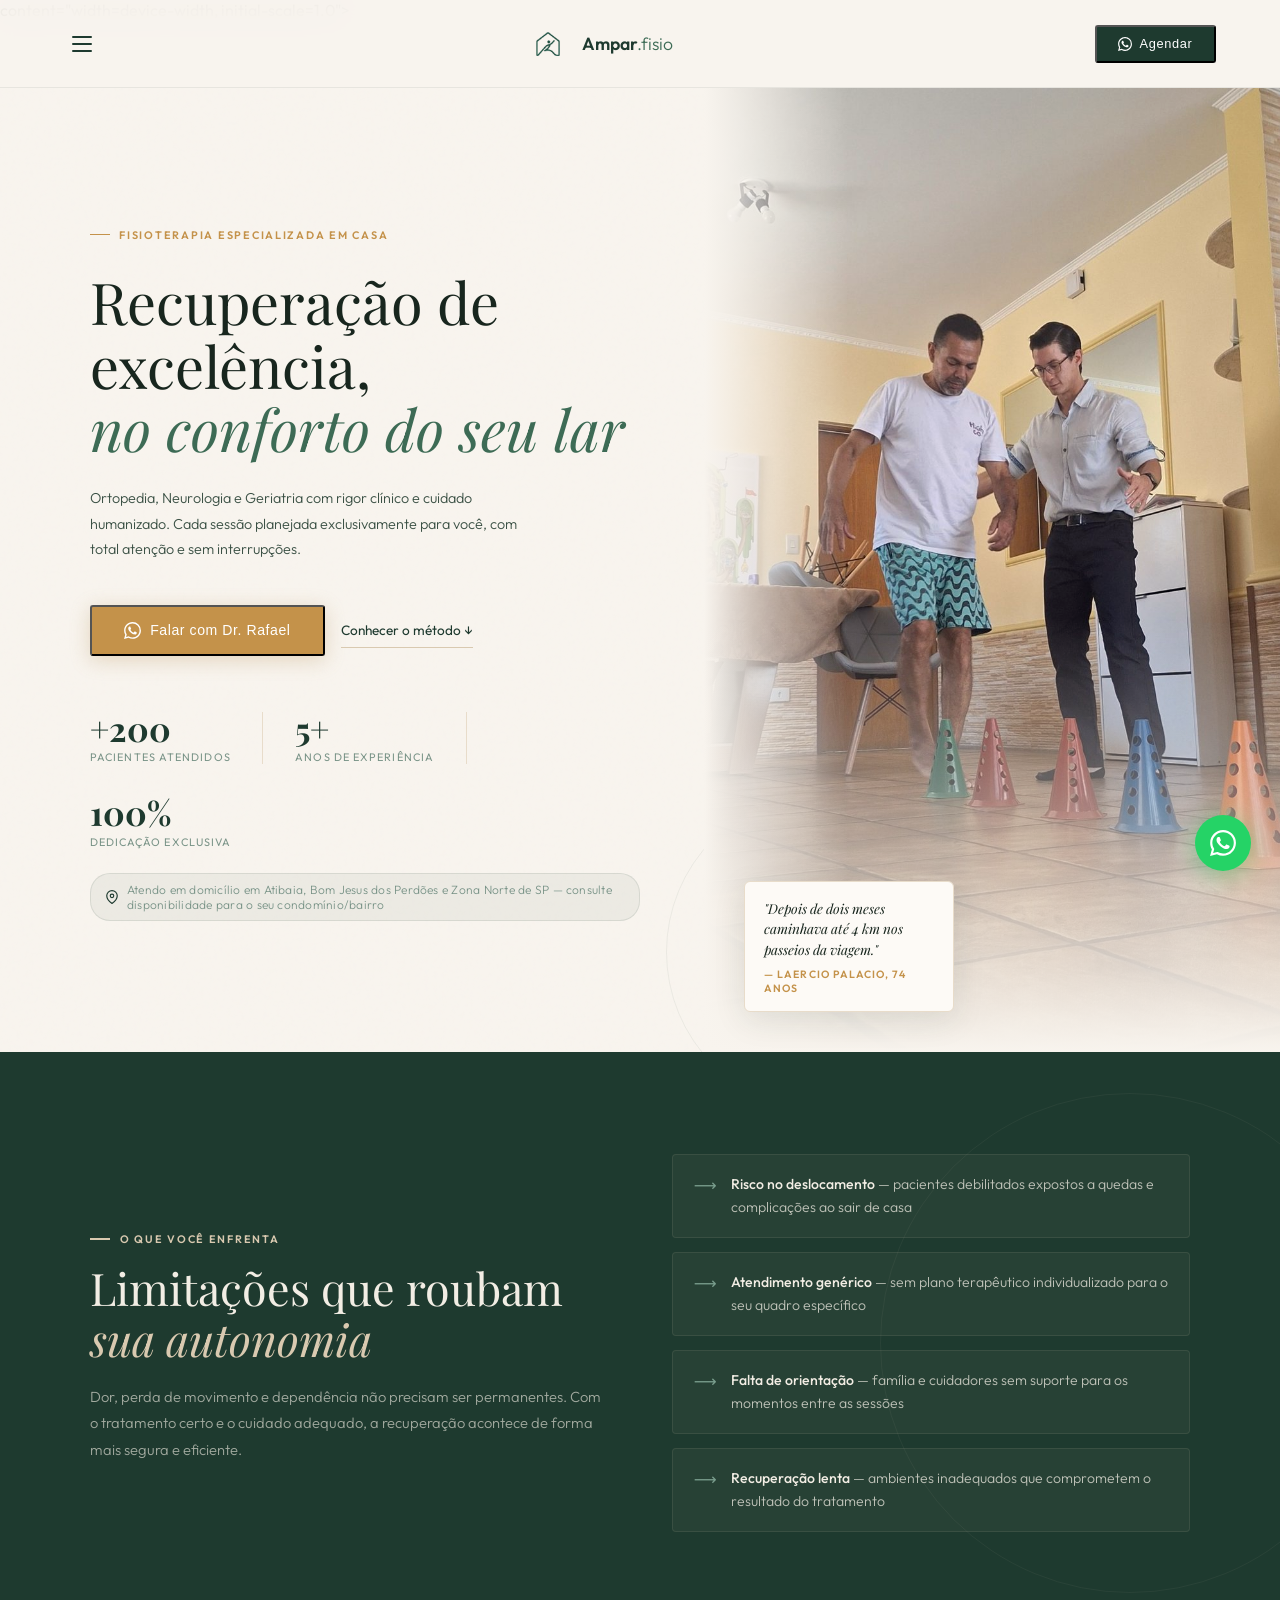
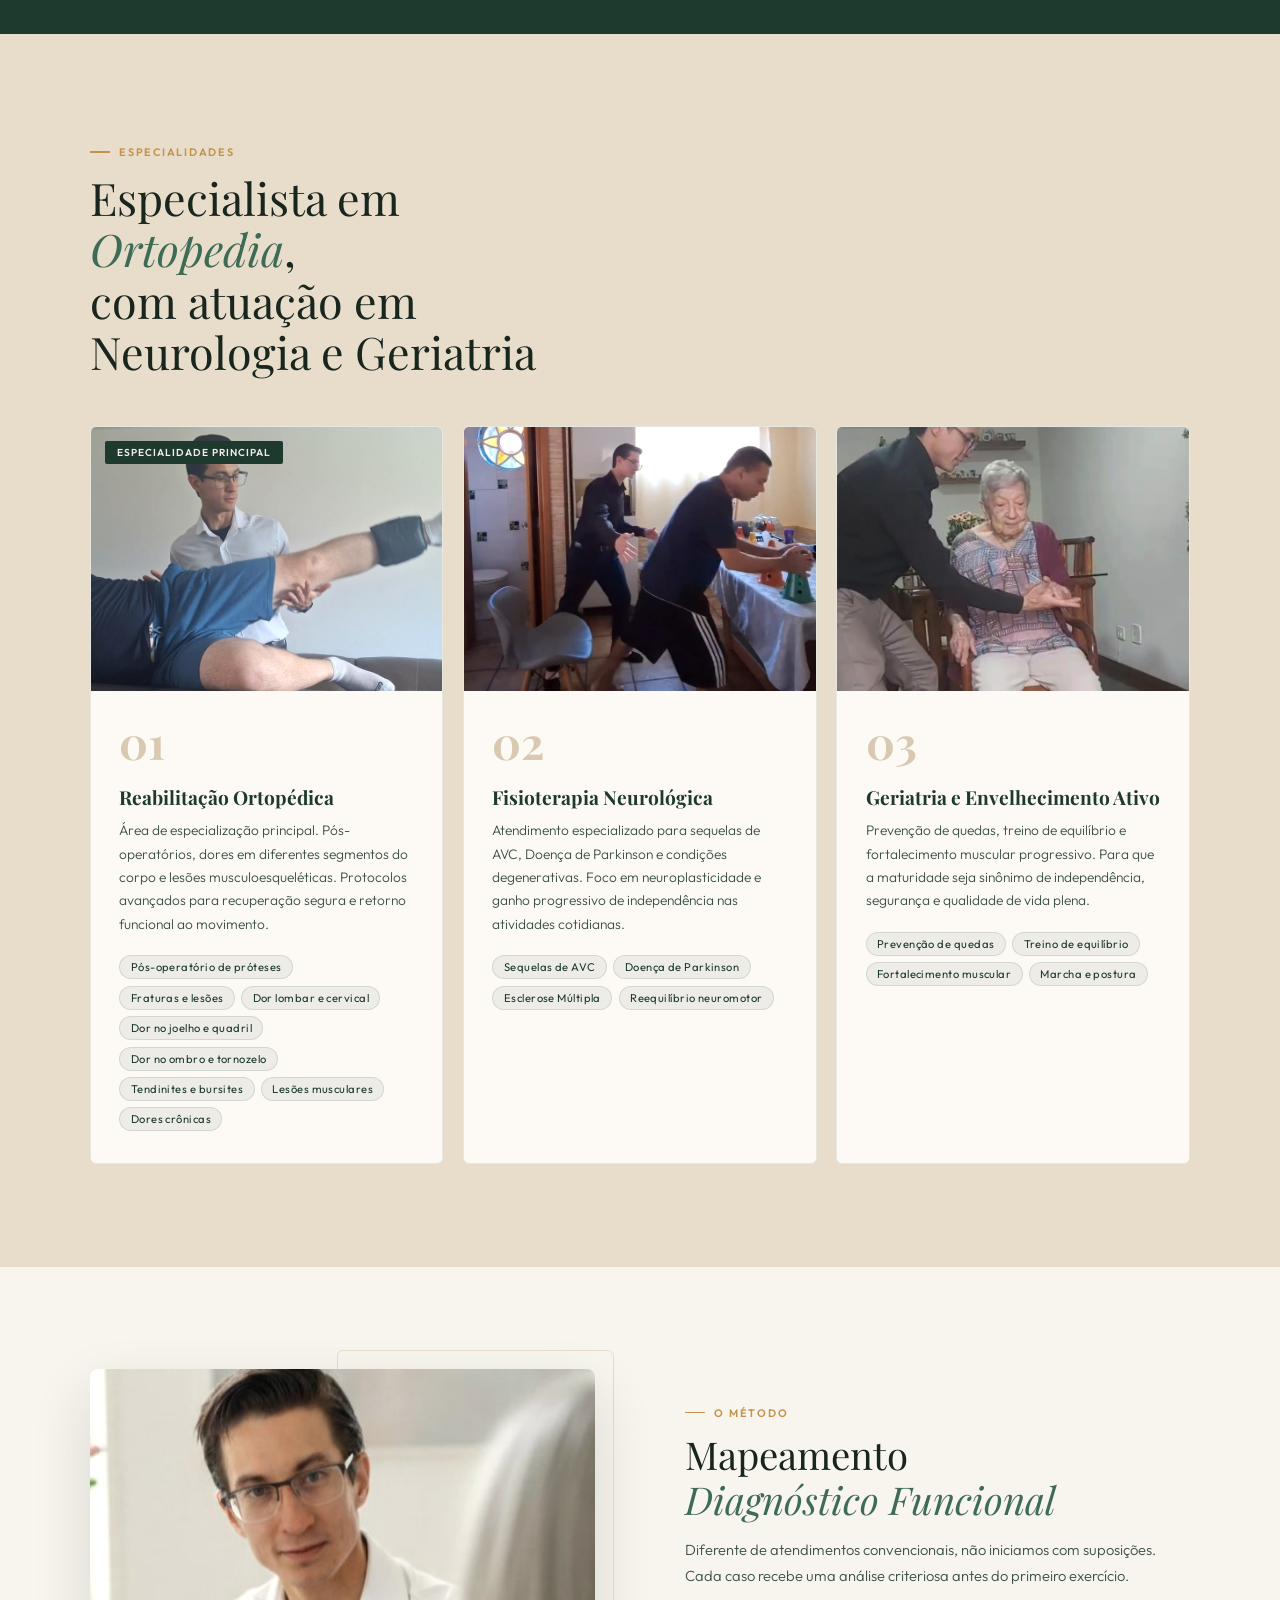
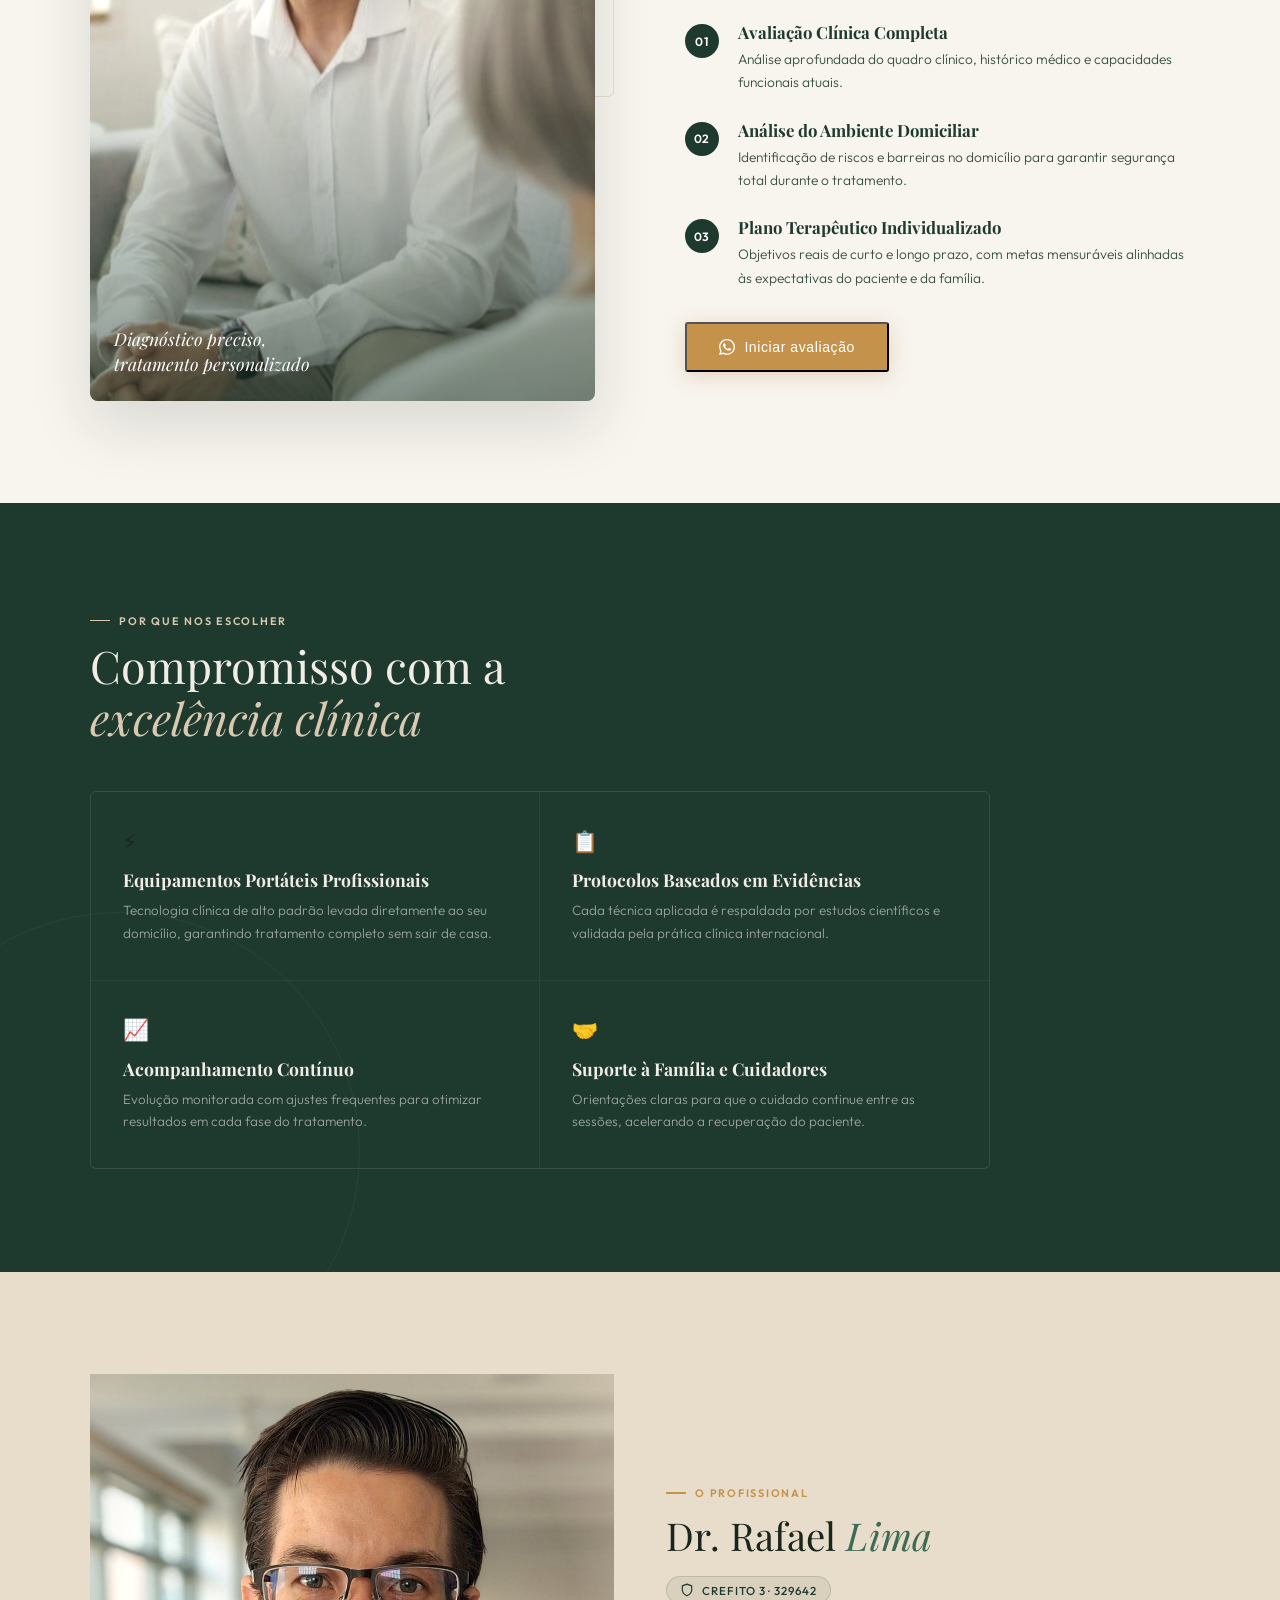
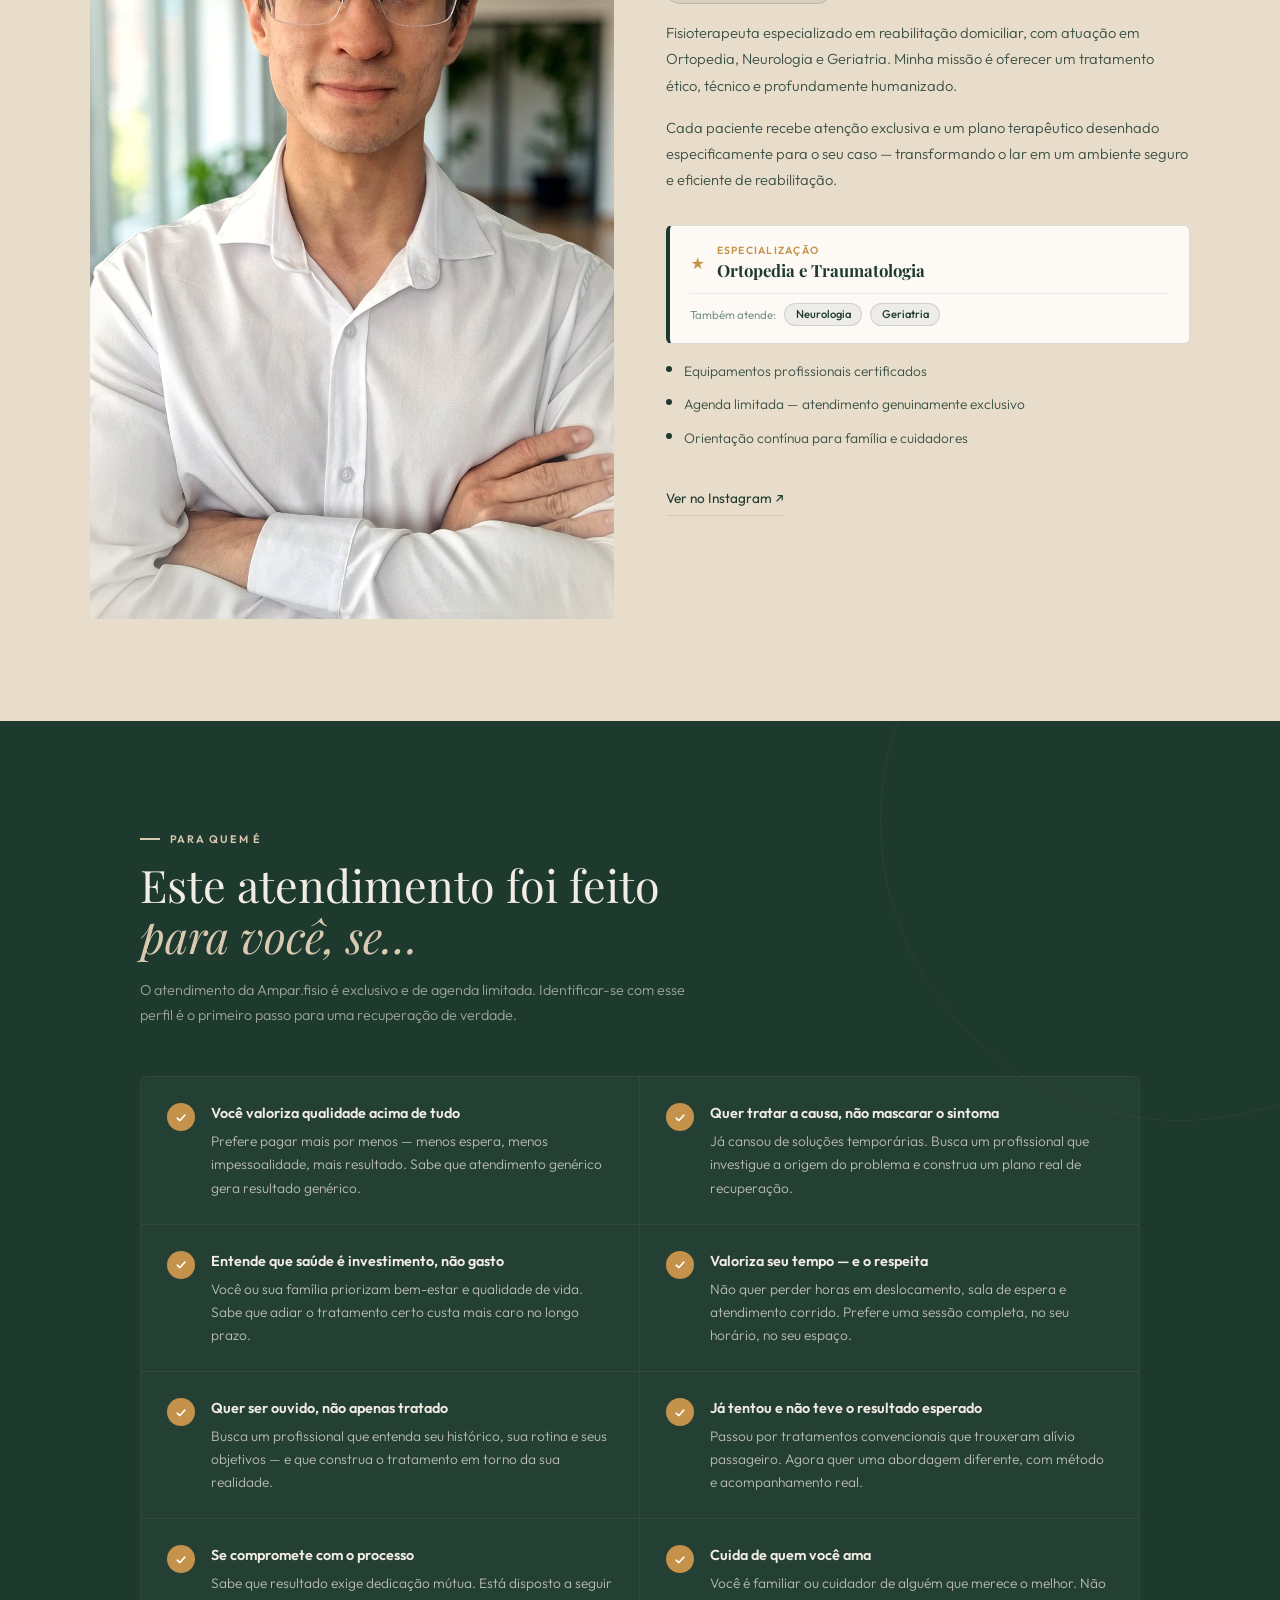
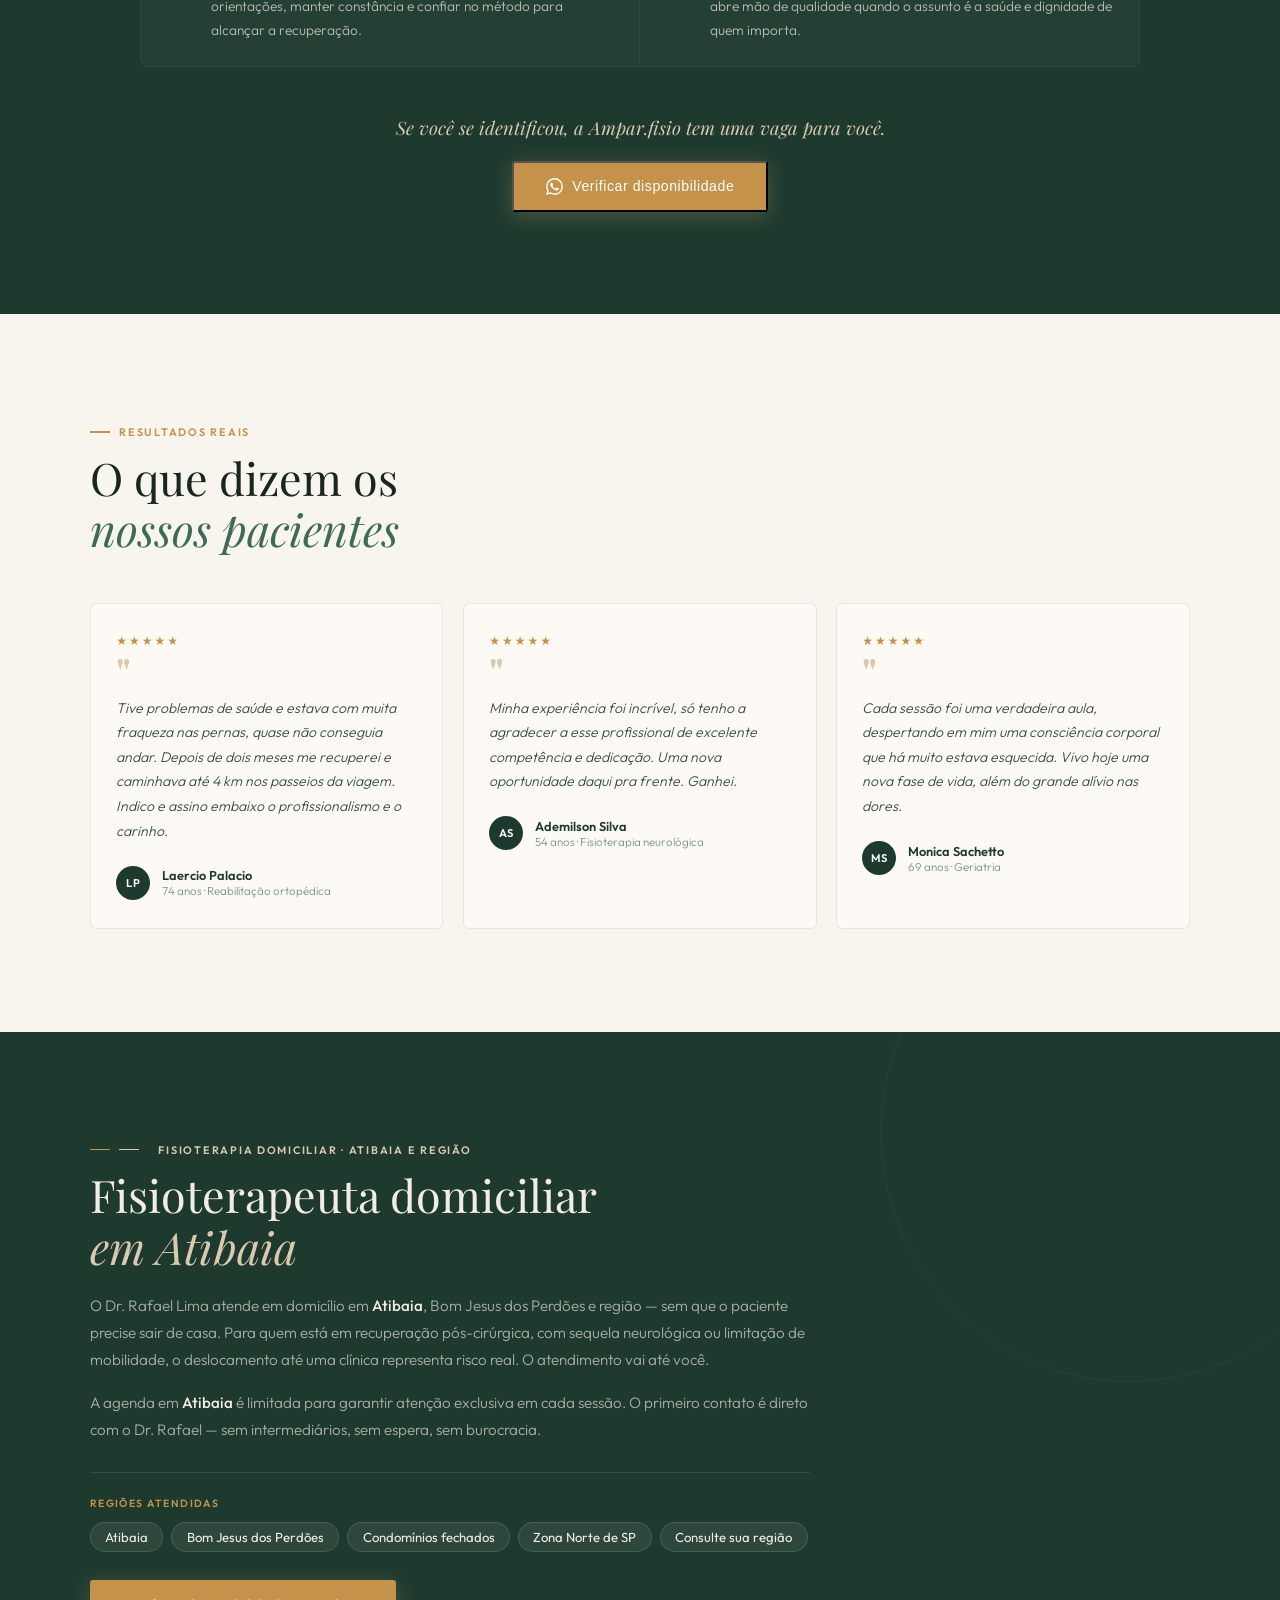
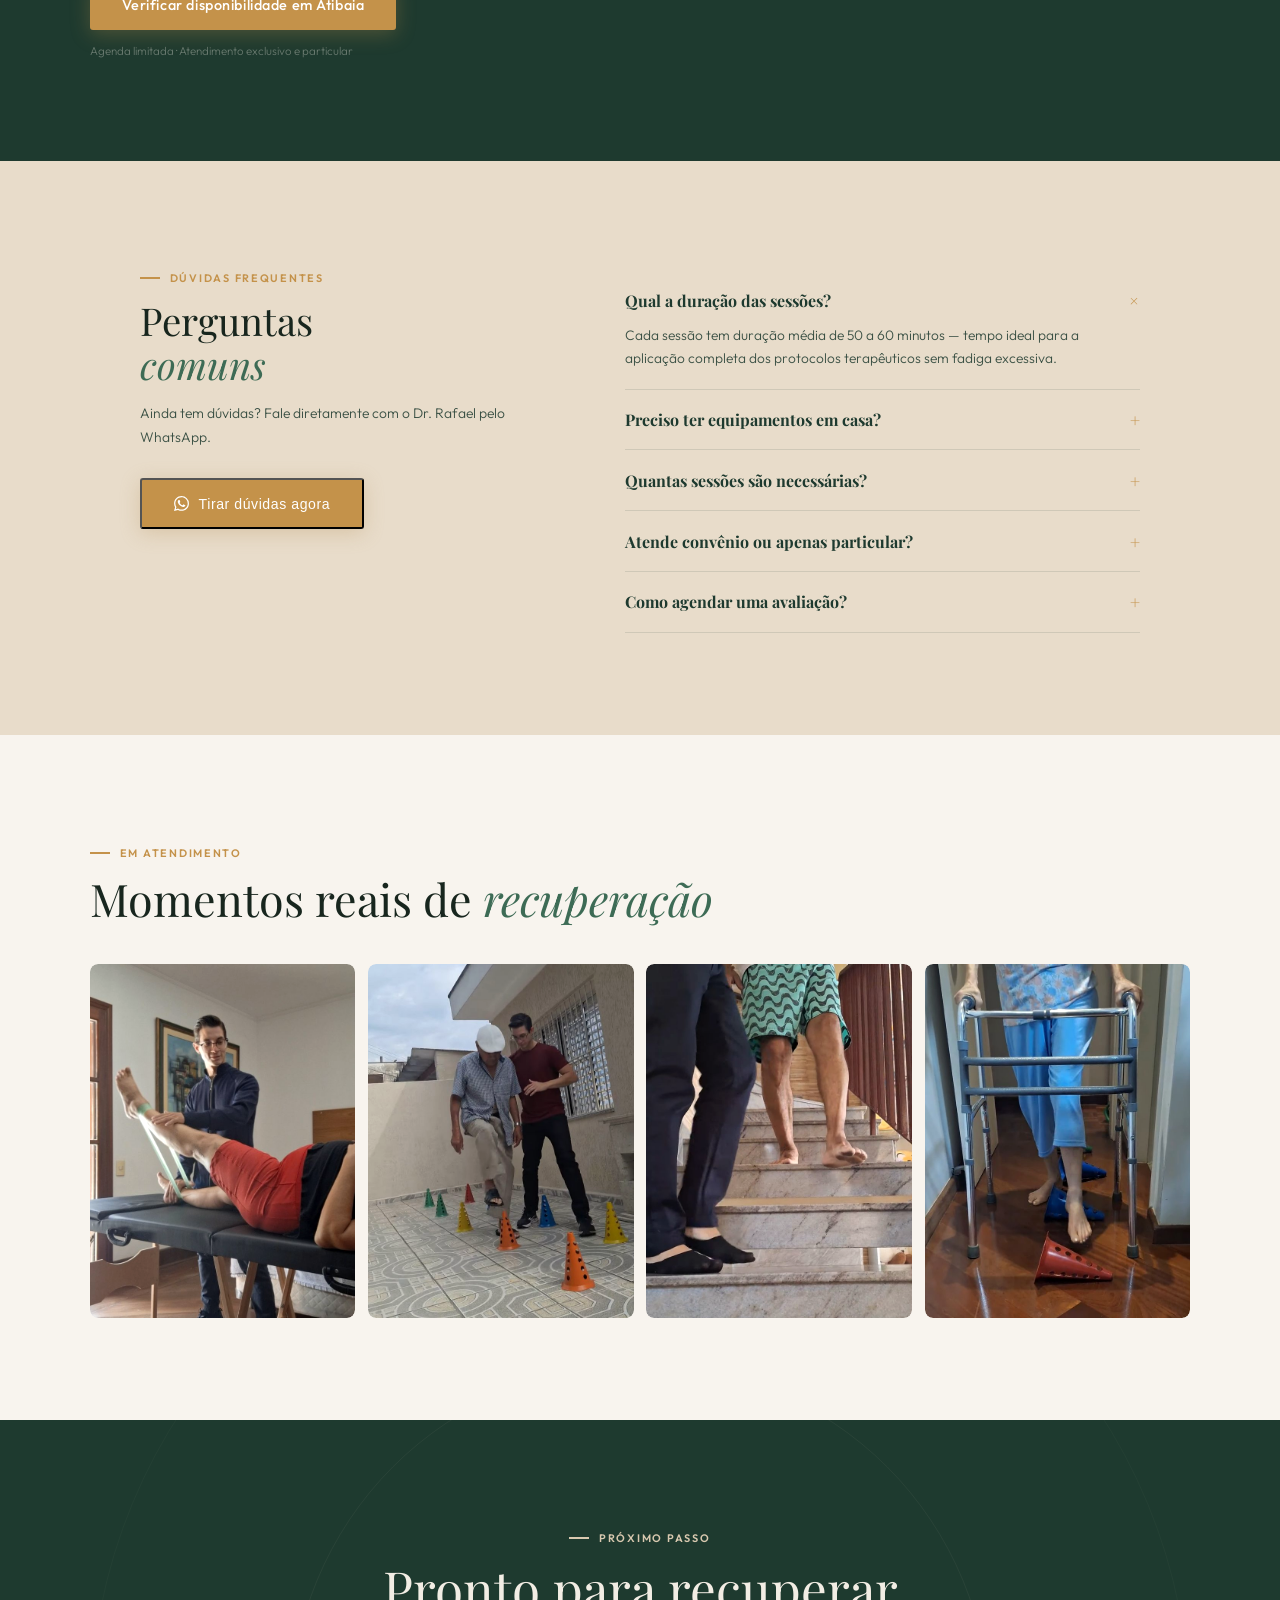
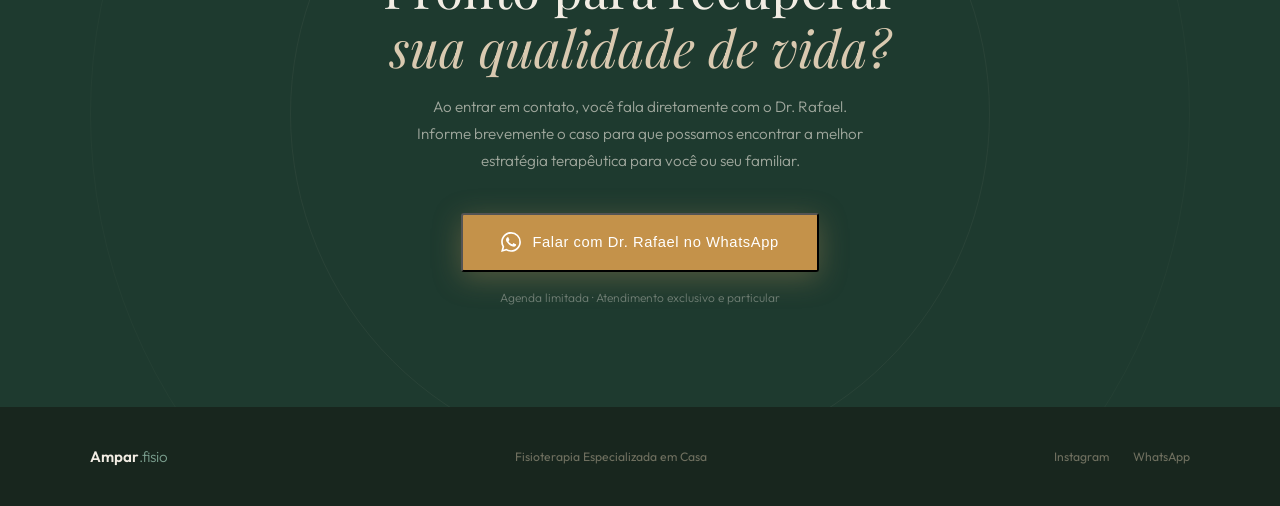
==== commit 0da06e26: "Integrate Google Tag Manager in index.html Added Google Tag Manager script for tracking." ====
--- a/index.html
+++ b/index.html
@@ -1,6 +1,14 @@
 <!DOCTYPE html>
 <html lang="pt-BR">
 <head>
+  <!-- Google tag (gtag.js) -->
+<script async src="https://www.googletagmanager.com/gtag/js?id=AW-16449279882"></script>
+<script>
+  window.dataLayer = window.dataLayer || [];
+  function gtag(){dataLayer.push(arguments);}
+  gtag('js', new Date());
+  gtag('config', 'AW-16449279882');
+</script>
 <meta charset="UTF-8">
 <meta name="viewport" content="width=device-width, initial-scale=1.0">
   <!-- ═══════════════════════════════════════
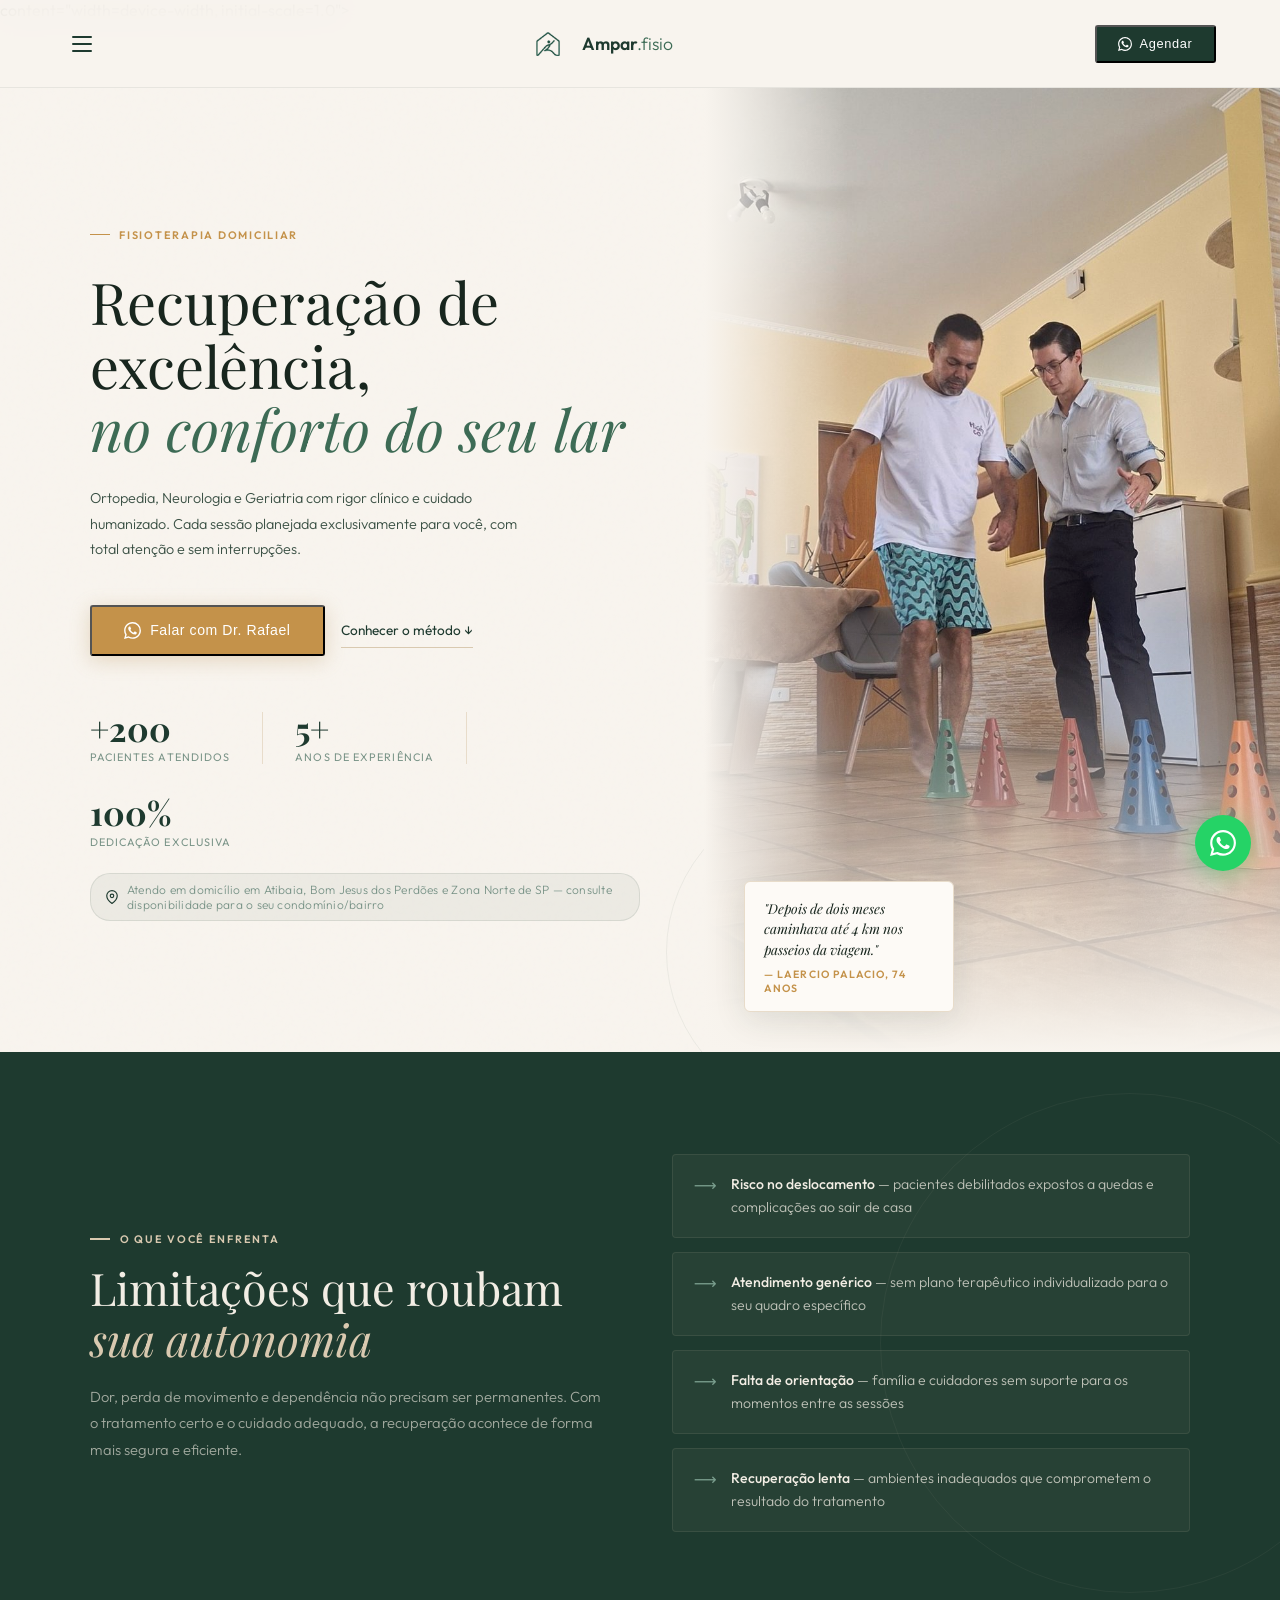
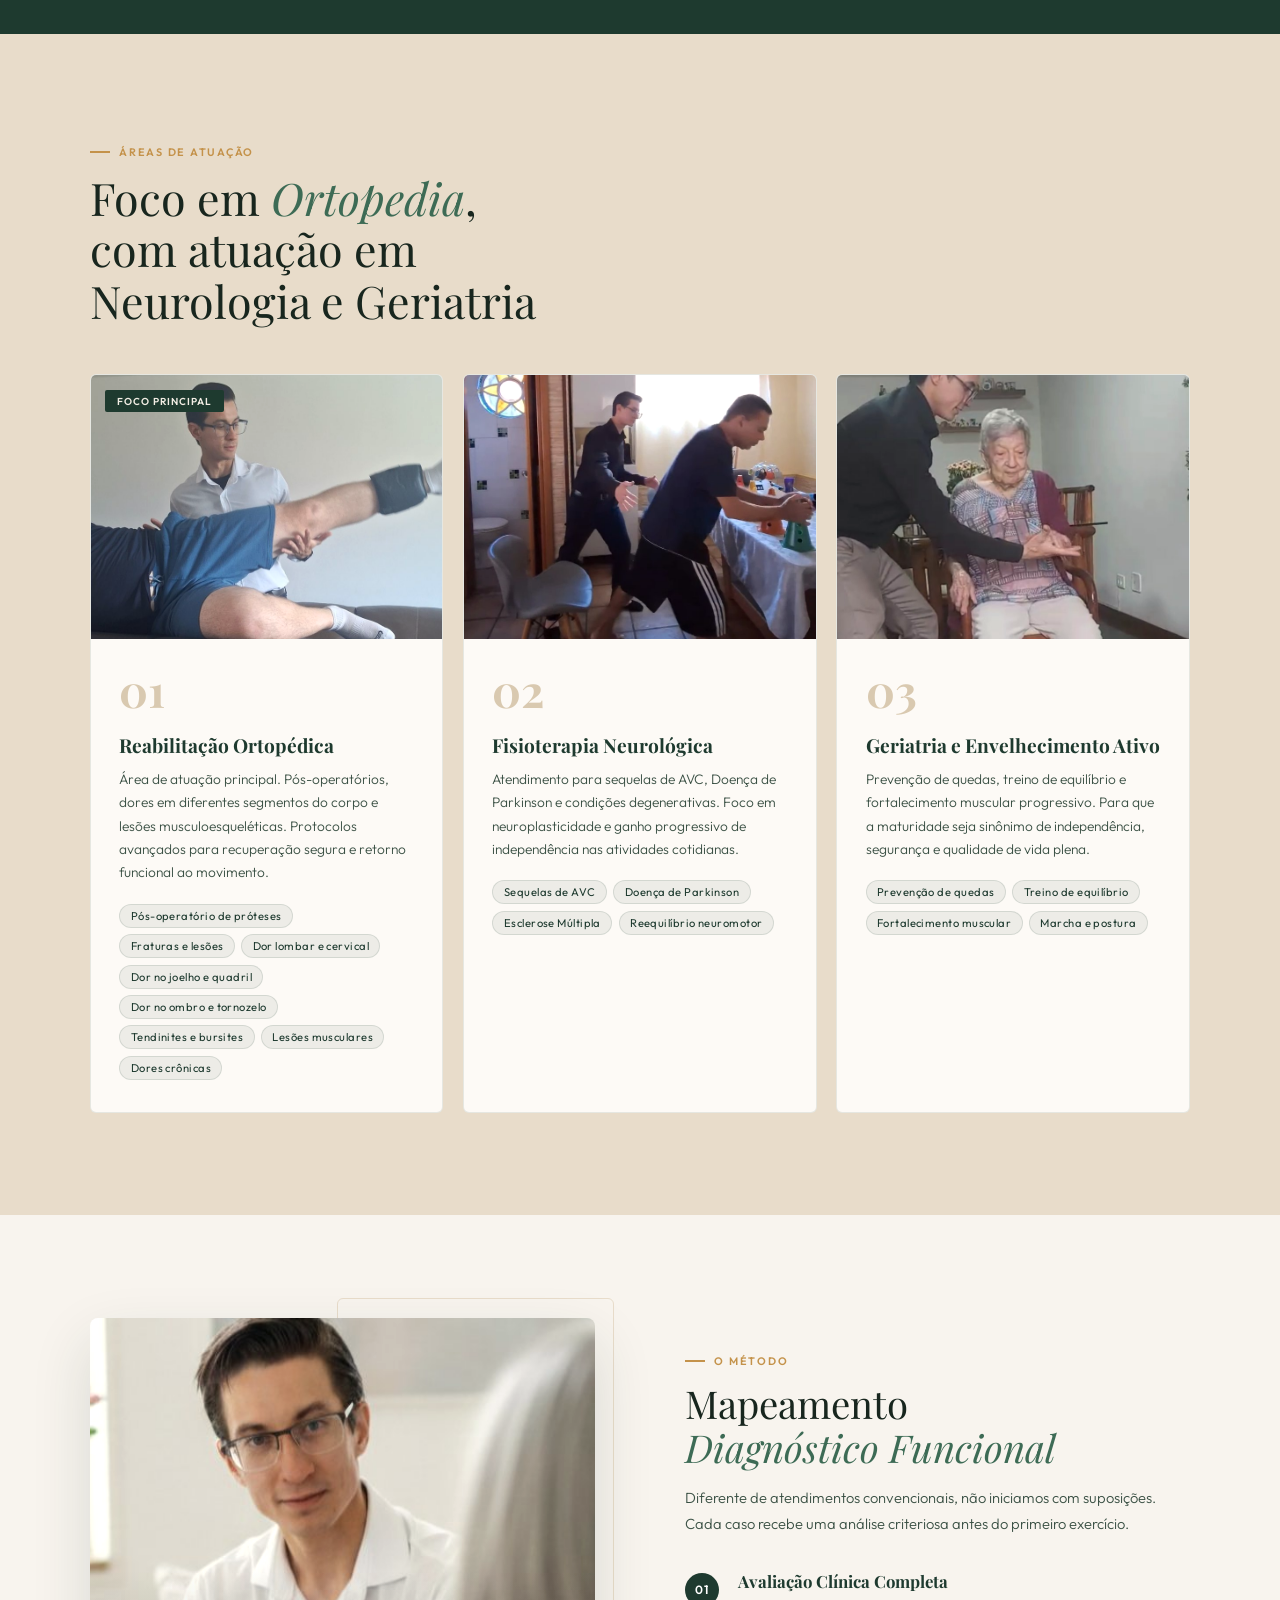
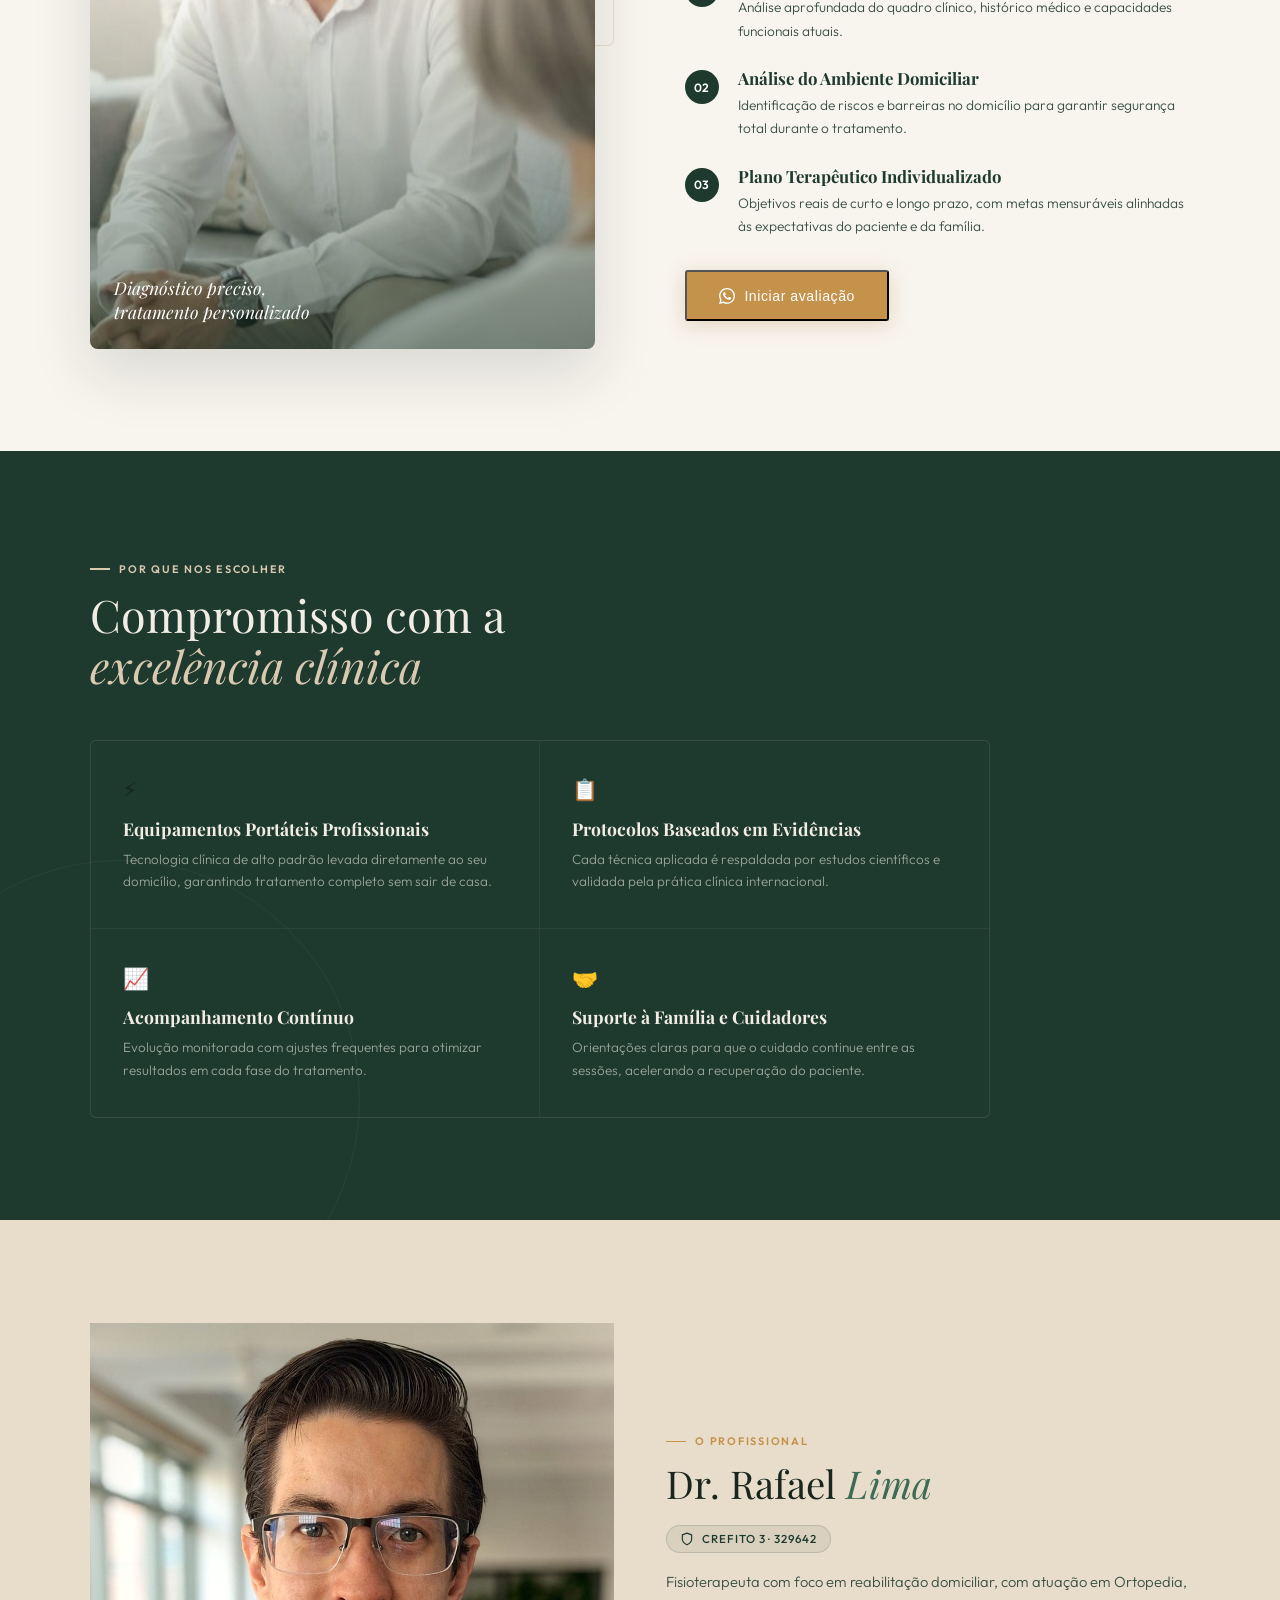
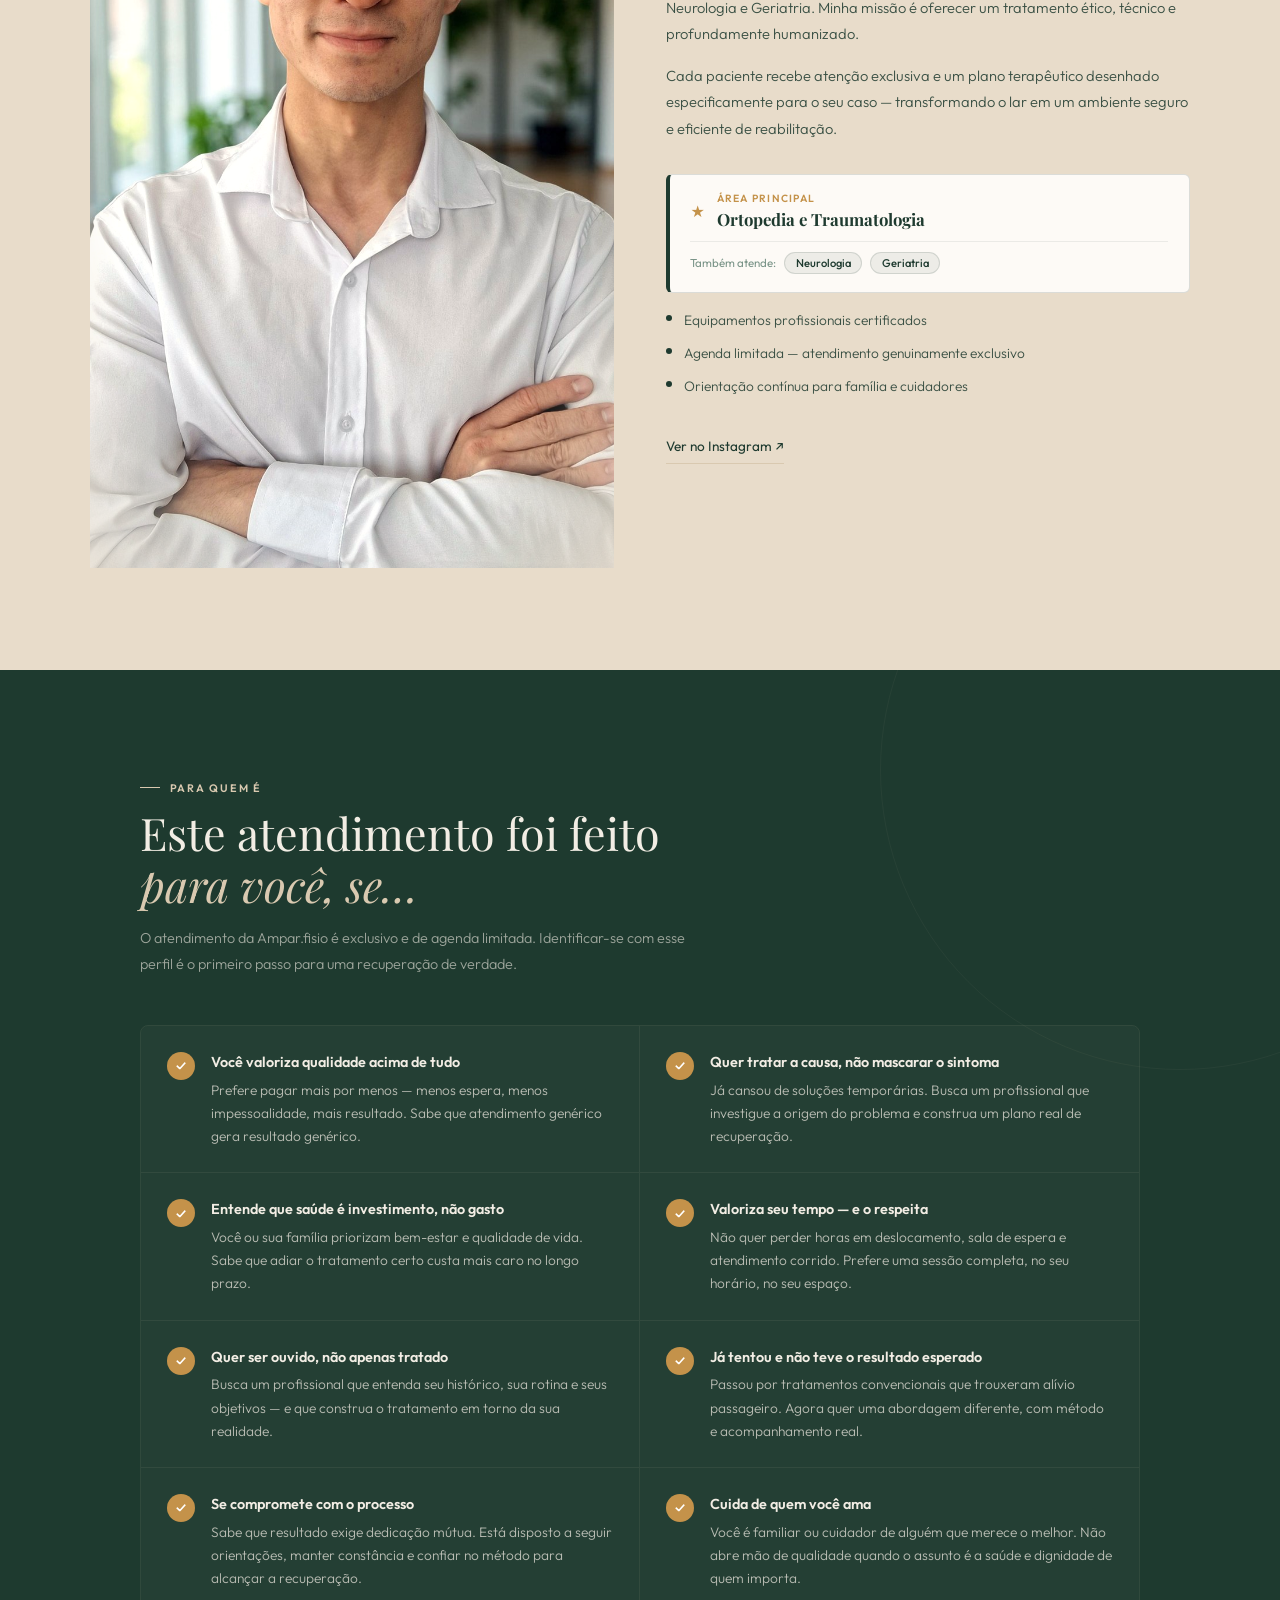
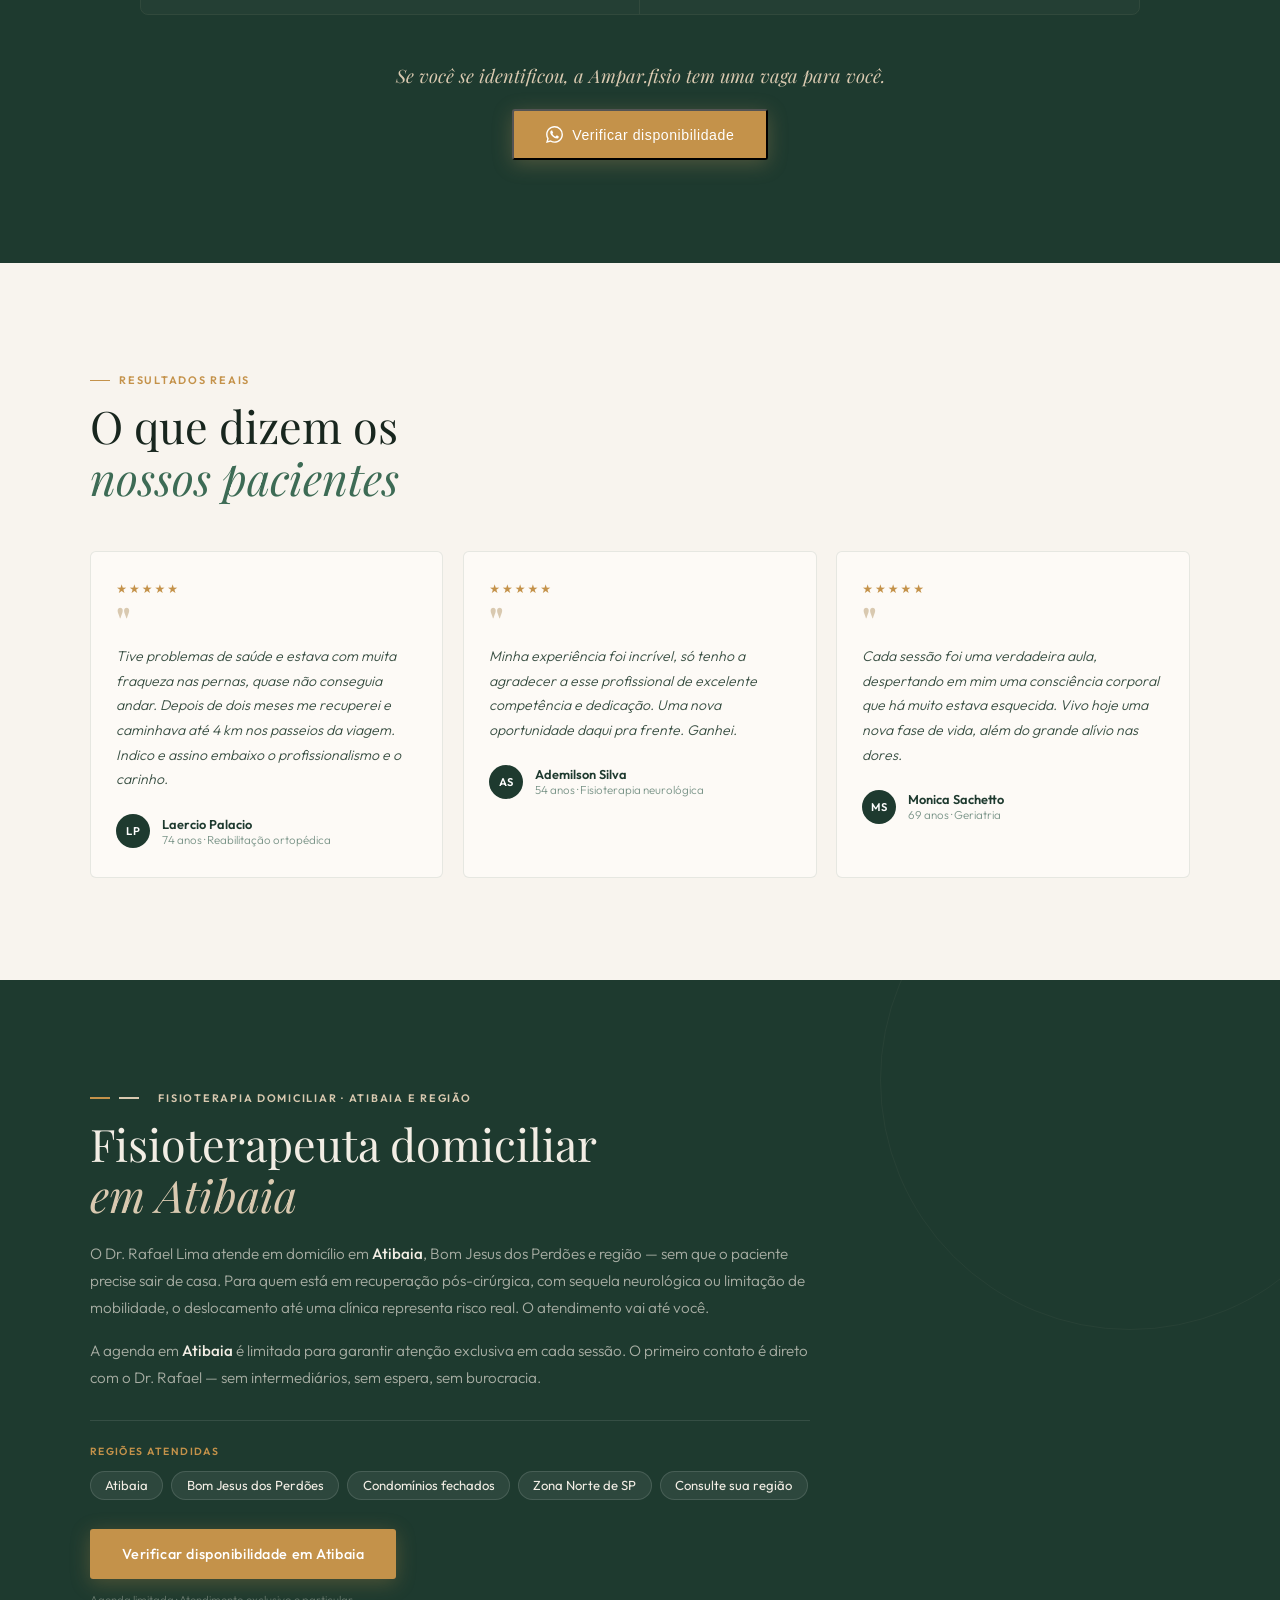
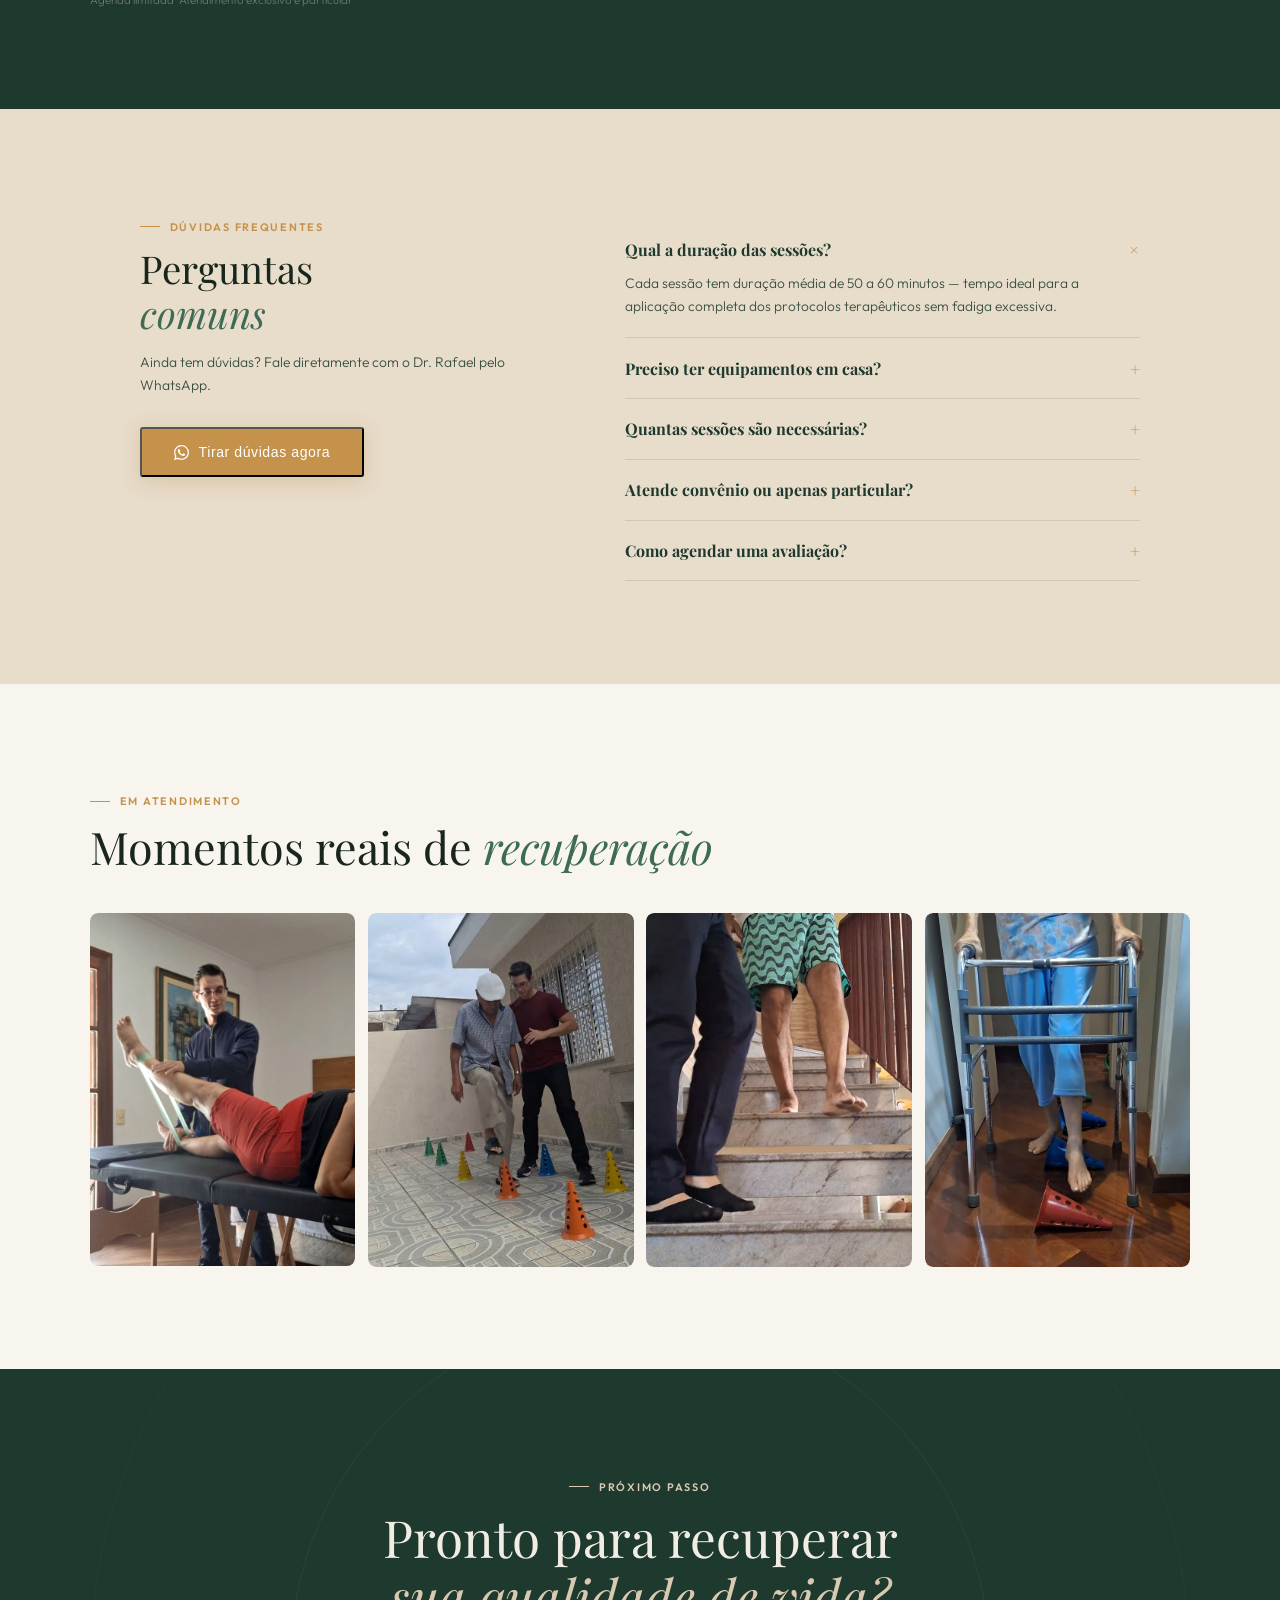
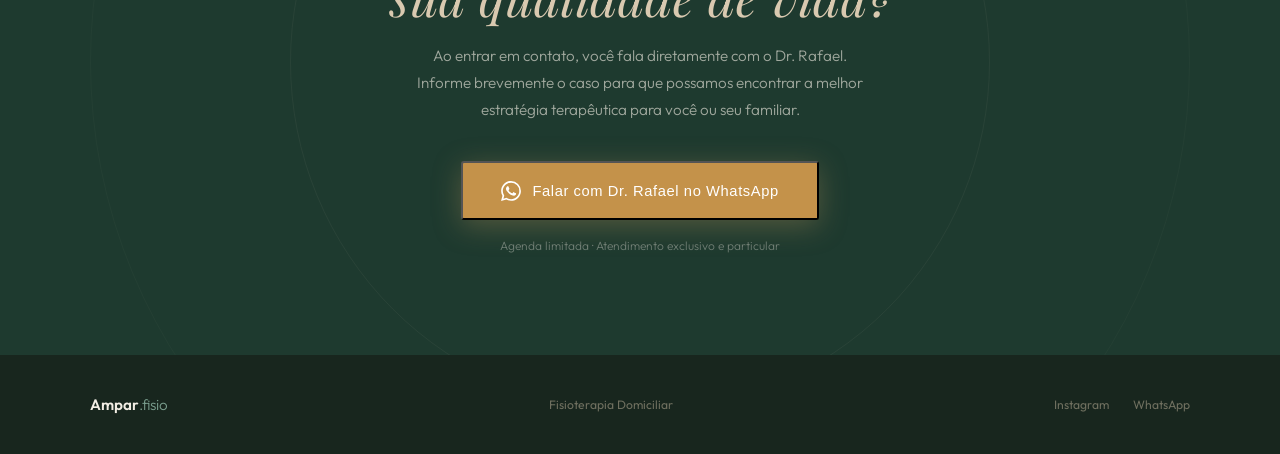
==== commit 15ab7cd0: "Remove "especialista" wording from site and enable design plugins - Replace especialista/especializa" ====
--- a/index.html
+++ b/index.html
@@ -16,7 +16,7 @@
   ═══════════════════════════════════════ -->
 
   <!-- SEO Básico -->
-  <meta name="description" content="Fisioterapeuta domiciliar em Atibaia, Bom Jesus dos Perdões e região. Dr. Rafael Lima — especialista em Ortopedia, Neurologia e Geriatria. Atendimento na sua casa, sem deslocamento. CREFITO 3 · 329642.">
+  <meta name="description" content="Fisioterapeuta domiciliar em Atibaia, Bom Jesus dos Perdões e região. Dr. Rafael Lima — atuação em Ortopedia, Neurologia e Geriatria. Atendimento na sua casa, sem deslocamento. CREFITO 3 · 329642.">
   <meta name="keywords" content="fisioterapia domiciliar, fisioterapeuta em casa, reabilitação domiciliar, fisioterapia ortopedica, fisioterapia neurologica, fisioterapia geriatria, pós operatório em casa, fisioterapeuta domiciliar, fisioterapeuta domiciliar Atibaia, fisioterapia em casa Atibaia, fisioterapia Atibaia, fisioterapeuta Atibaia, reabilitação Atibaia, fisioterapia domiciliar Bom Jesus dos Perdões, fisioterapia interior SP">
   <meta name="author" content="Dr. Rafael Lima — Ampar.fisio">
   <meta name="robots" content="index, follow">
@@ -25,8 +25,8 @@
   <!-- Open Graph — Facebook, WhatsApp, LinkedIn -->
   <meta property="og:type" content="website">
   <meta property="og:url" content="https://ampарfisio.com.br/">
-  <meta property="og:title" content="Ampar.fisio — Fisioterapia Especializada em Casa | Dr. Rafael Lima">
-  <meta property="og:description" content="Fisioterapeuta domiciliar em Atibaia e região. Recuperação de qualidade no conforto do seu lar. Especialista em Ortopedia, Neurologia e Geriatria. Atendimento exclusivo e humanizado. CREFITO 3 · 329642.">
+  <meta property="og:title" content="Ampar.fisio — Fisioterapia Domiciliar em Atibaia | Dr. Rafael Lima">
+  <meta property="og:description" content="Fisioterapeuta domiciliar em Atibaia e região. Recuperação de qualidade no conforto do seu lar. Atuação em Ortopedia, Neurologia e Geriatria. Atendimento exclusivo e humanizado. CREFITO 3 · 329642.">
   <meta property="og:image" content="https://cdn.gamma.app/dvz9u8uxfhfi5ax/49678e6223994f4e9ff5ac4021624ed9/original/1000317450.png">
   <meta property="og:image:width" content="1200">
   <meta property="og:image:height" content="630">
@@ -46,7 +46,7 @@
     "@context": "https://schema.org",
     "@type": "LocalBusiness",
     "name": "Ampar.fisio — Fisioterapia Domiciliar",
-    "description": "Fisioterapeuta domiciliar em Atibaia e região. Especialista em Ortopedia, Neurologia e Geriatria. Dr. Rafael Lima — CREFITO 3 329642.",
+    "description": "Fisioterapeuta domiciliar em Atibaia e região. Atuação em Ortopedia, Neurologia e Geriatria. Dr. Rafael Lima — CREFITO 3 329642.",
     "url": "https://122rafael.github.io/Ampar.fisio",
     "telephone": "+5511988791599",
     "priceRange": "$$",
@@ -73,7 +73,7 @@
       "@type": "Person",
       "name": "Dr. Rafael Lima",
       "jobTitle": "Fisioterapeuta",
-      "description": "Especialista em Ortopedia com atuação em Neurologia e Geriatria. CREFITO 3 · 329642."
+      "description": "Foco em Ortopedia, com atuação em Neurologia e Geriatria. CREFITO 3 · 329642."
     },
     "serviceType": [
       "Fisioterapia Domiciliar",
@@ -1030,7 +1030,7 @@
     <div class="nav-dropdown" id="nav-dropdown">
       <div class="nav-dropdown-header">Navegar para</div>
       <a href="#metodo" class="nav-dd-item" onclick="closeMenu()"><span class="nav-dd-icon">🔍</span> O Método</a>
-      <a href="#areas" class="nav-dd-item" onclick="closeMenu()"><span class="nav-dd-icon">🩺</span> Especialidades</a>
+      <a href="#areas" class="nav-dd-item" onclick="closeMenu()"><span class="nav-dd-icon">🩺</span> Áreas de atuação</a>
       <a href="#para-quem" class="nav-dd-item" onclick="closeMenu()"><span class="nav-dd-icon">✓</span> Para quem é</a>
       <a href="#sobre" class="nav-dd-item" onclick="closeMenu()"><span class="nav-dd-icon">👤</span> Sobre o Dr. Rafael</a>
       <a href="#depoimentos" class="nav-dd-item" onclick="closeMenu()"><span class="nav-dd-icon">★</span> Depoimentos</a>
@@ -1060,7 +1060,7 @@
   <div class="hero-geo"></div>
   <div class="hero-geo2"></div>
   <div class="hero-left">
-    <div class="hero-eyebrow"><span class="tag">Fisioterapia Especializada em Casa</span></div>
+    <div class="hero-eyebrow"><span class="tag">Fisioterapia Domiciliar</span></div>
     <h1 class="hero-h1">
       Recuperação de excelência,<br>
       <em>no conforto do seu lar</em>
@@ -1137,8 +1137,8 @@
 <!-- AREAS -->
 <section class="areas" id="areas">
   <div class="areas-head reveal">
-    <span class="tag">Especialidades</span>
-    <h2 class="areas-head-title">Especialista em <em>Ortopedia</em>,<br>com atuação em Neurologia e Geriatria</h2>
+    <span class="tag">Áreas de atuação</span>
+    <h2 class="areas-head-title">Foco em <em>Ortopedia</em>,<br>com atuação em Neurologia e Geriatria</h2>
   </div>
   <div class="areas-grid">
 
@@ -1148,12 +1148,12 @@
         <img class="area-card-img"
           src="[data-uri]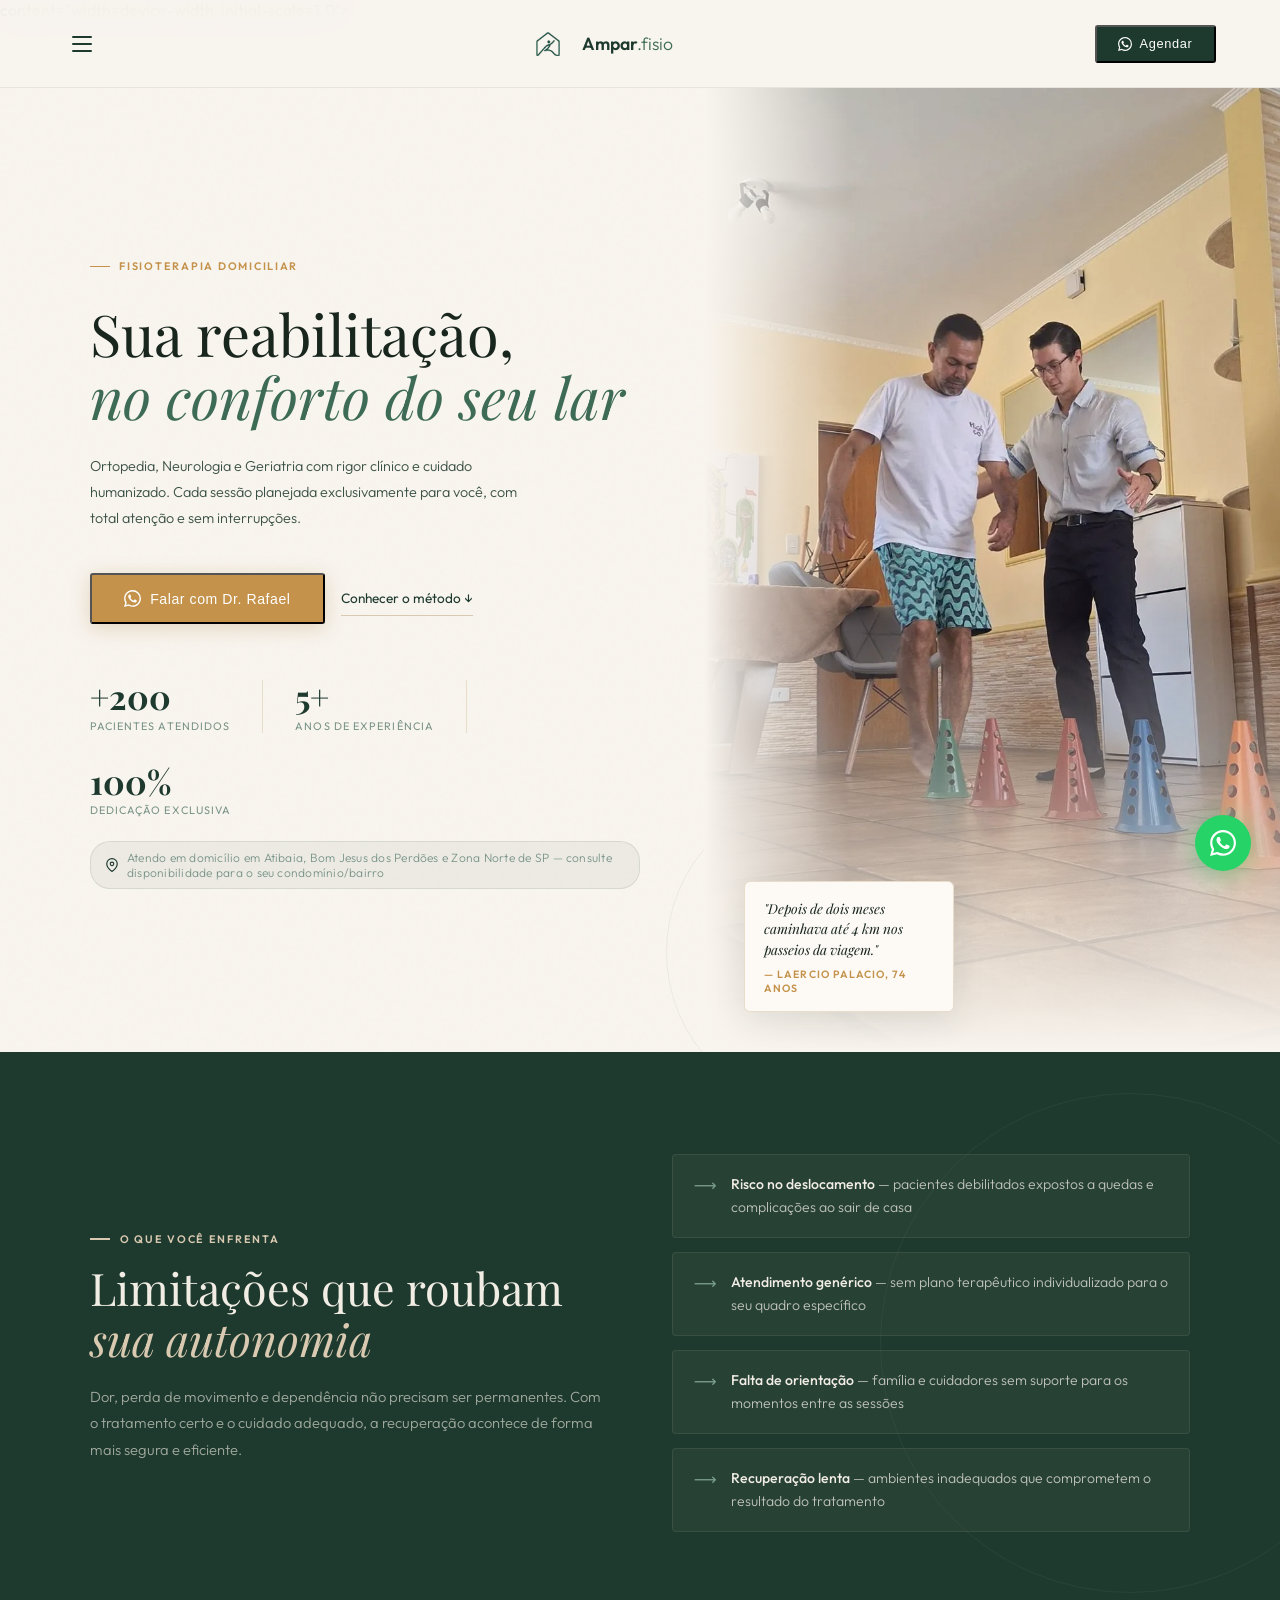
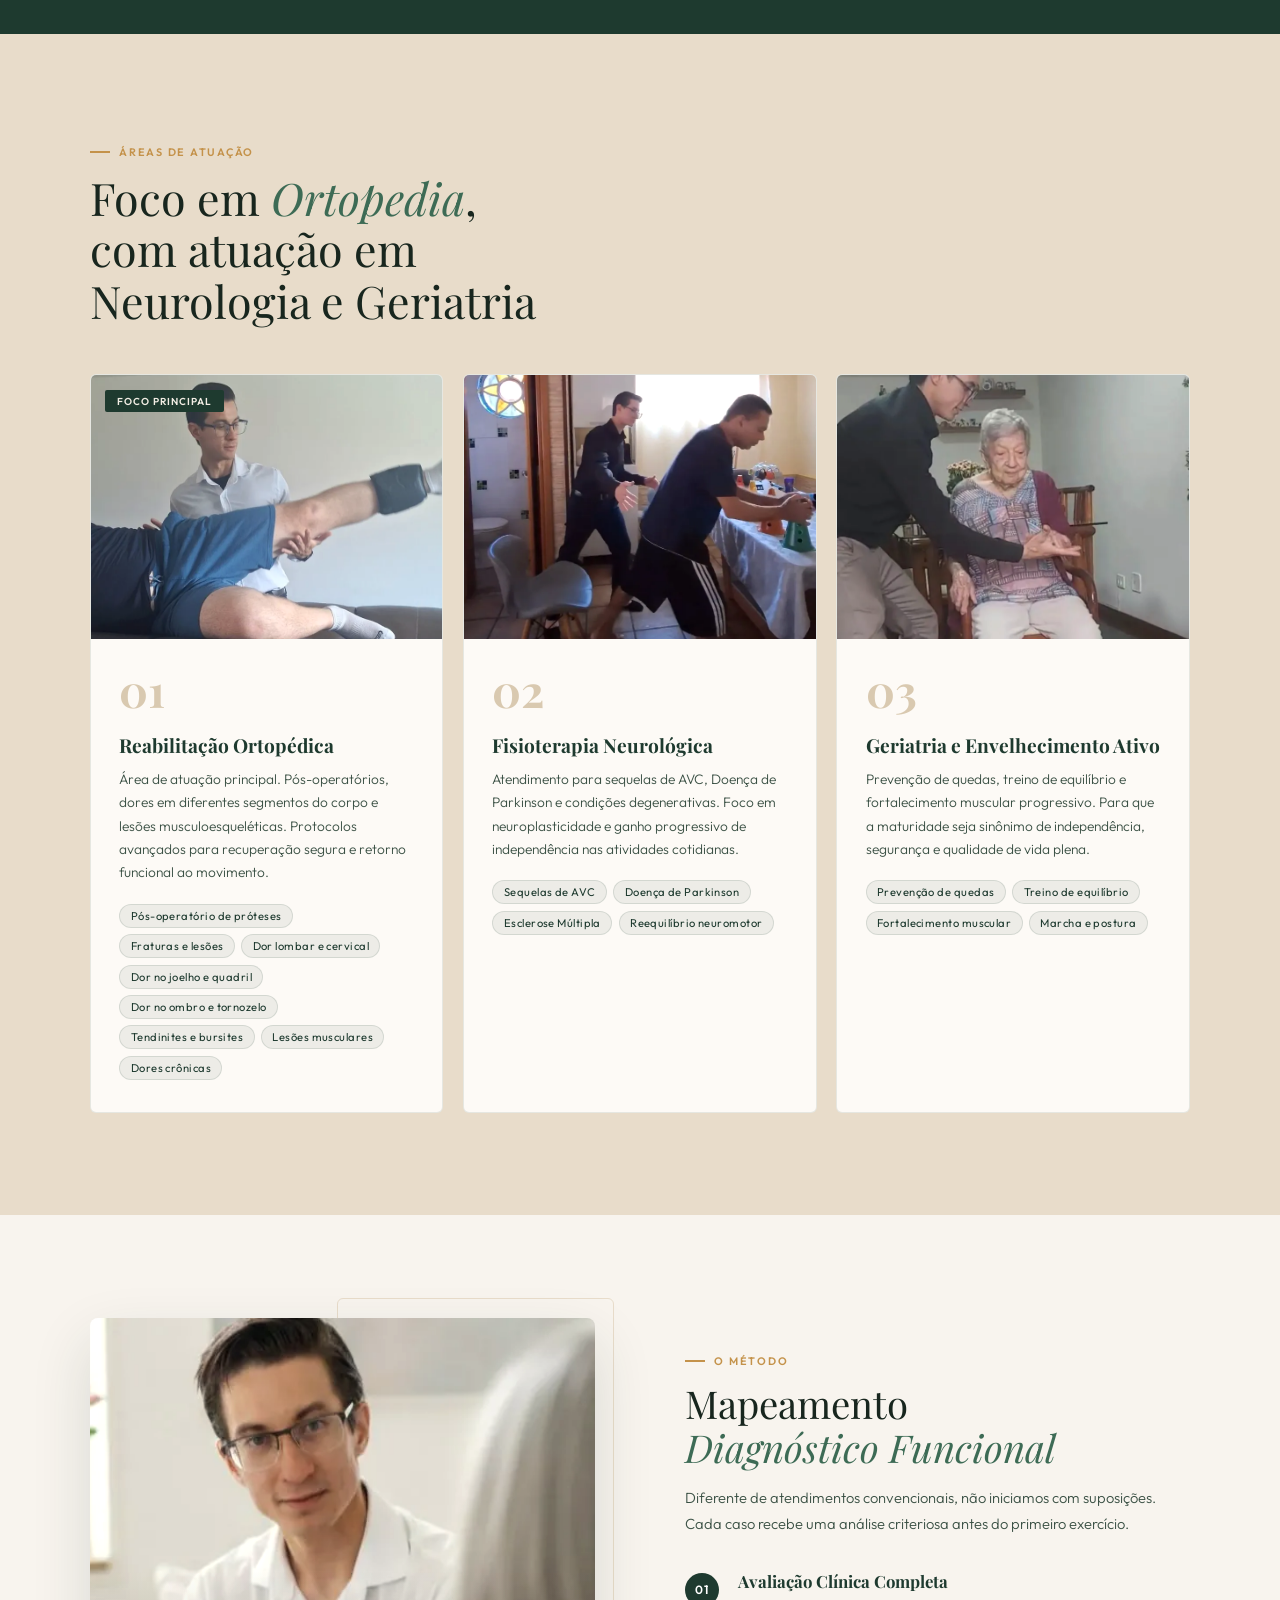
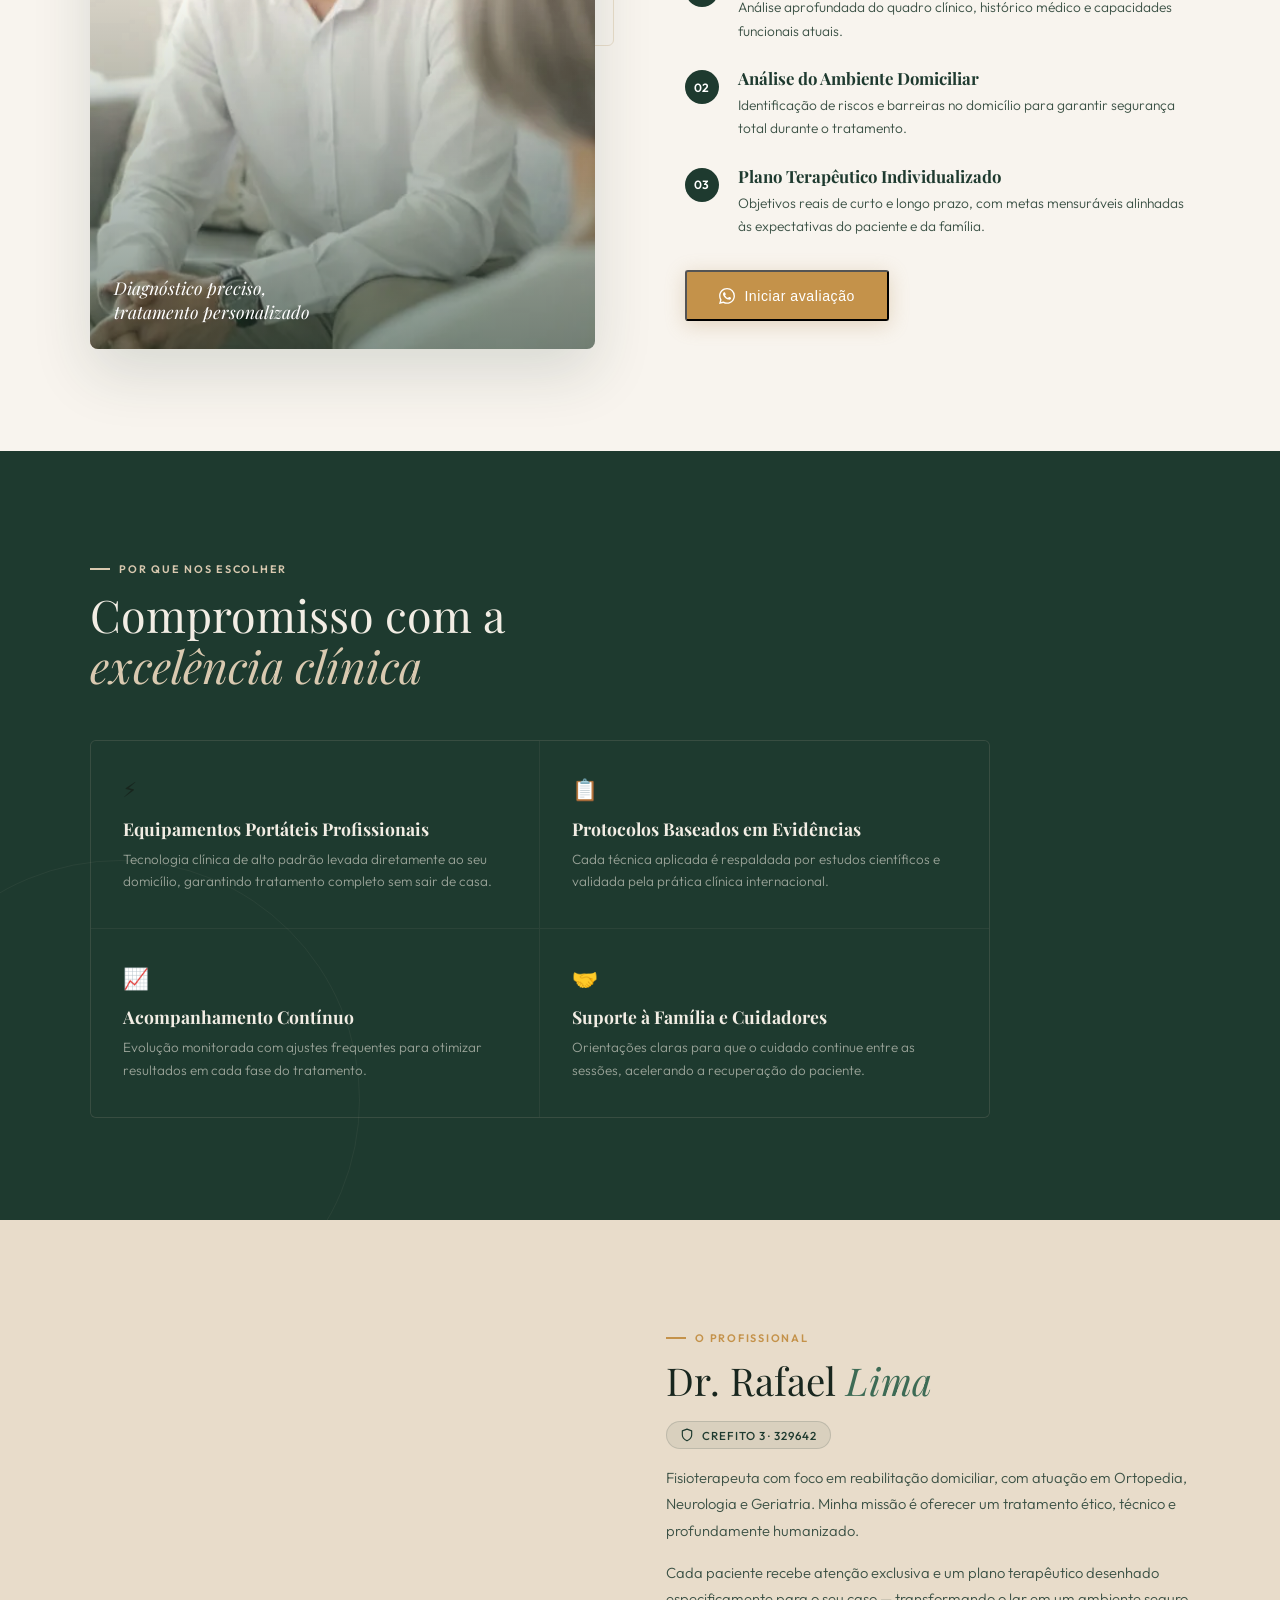
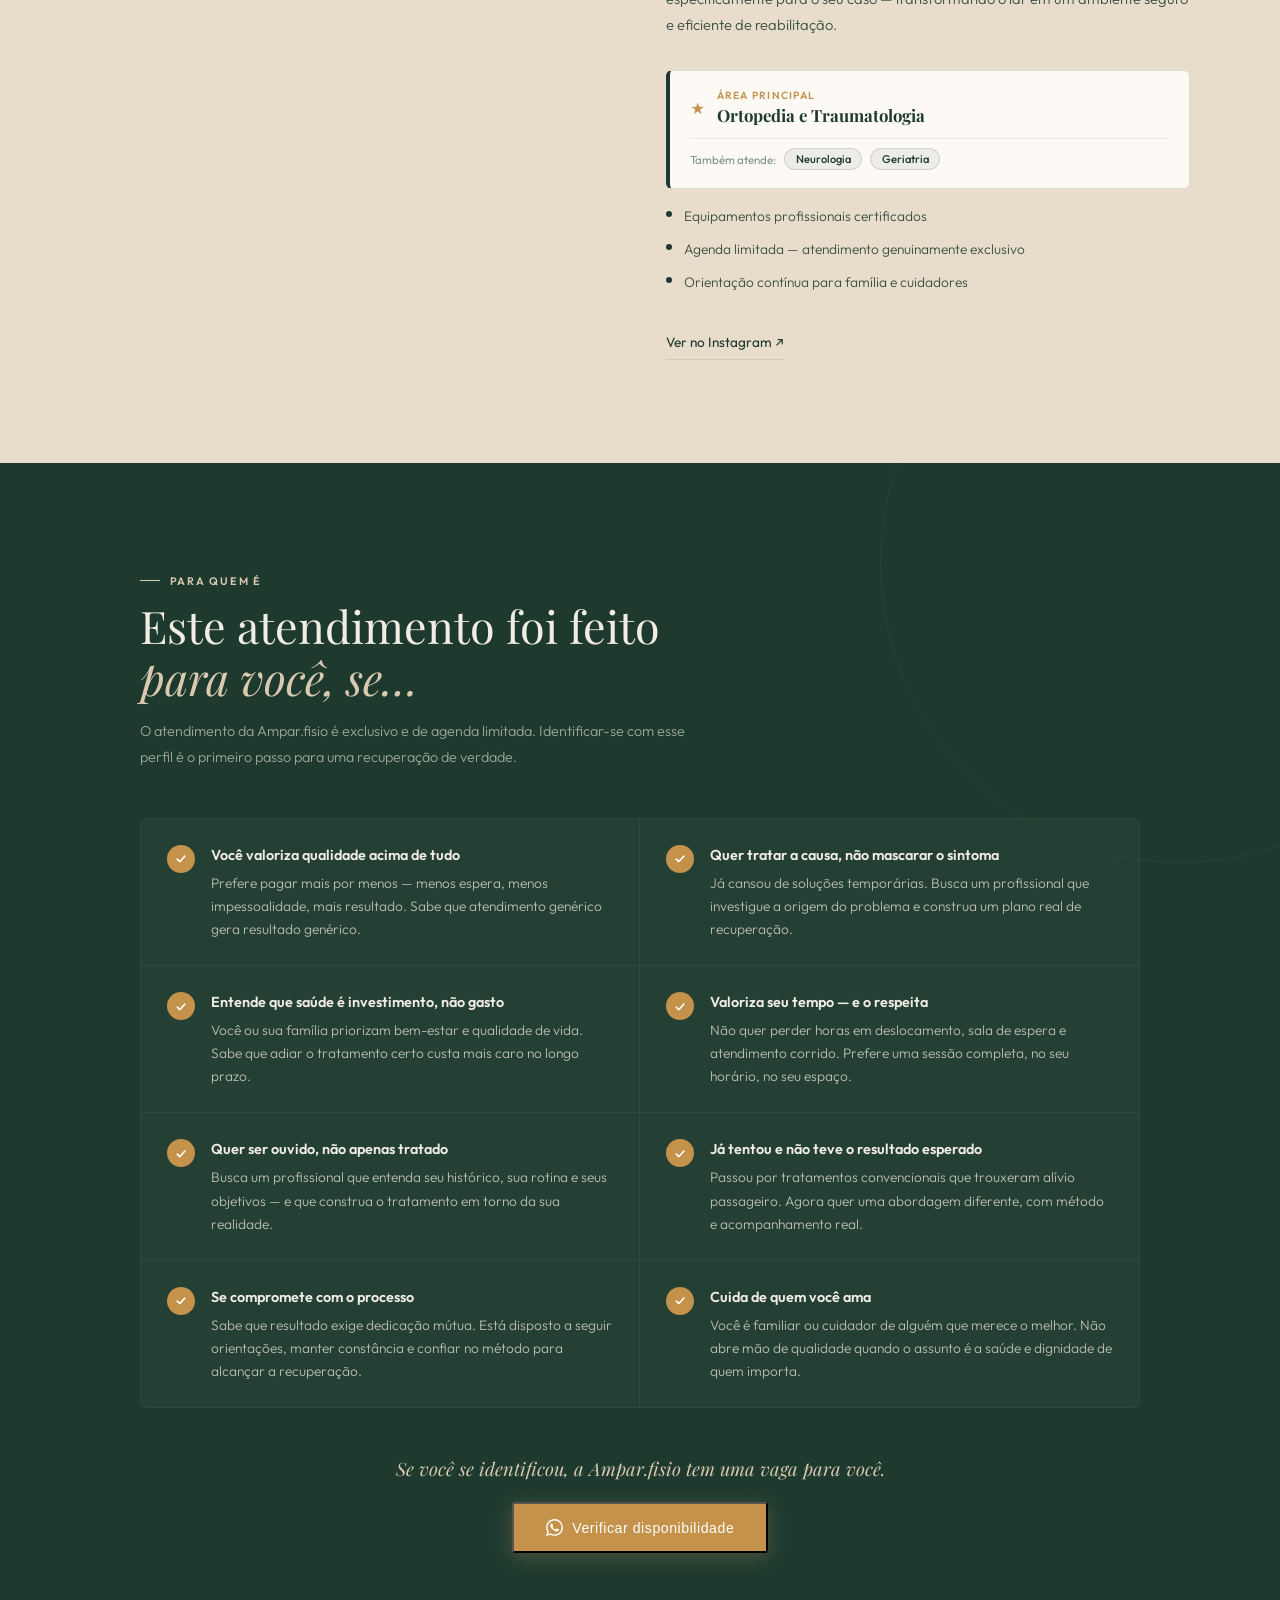
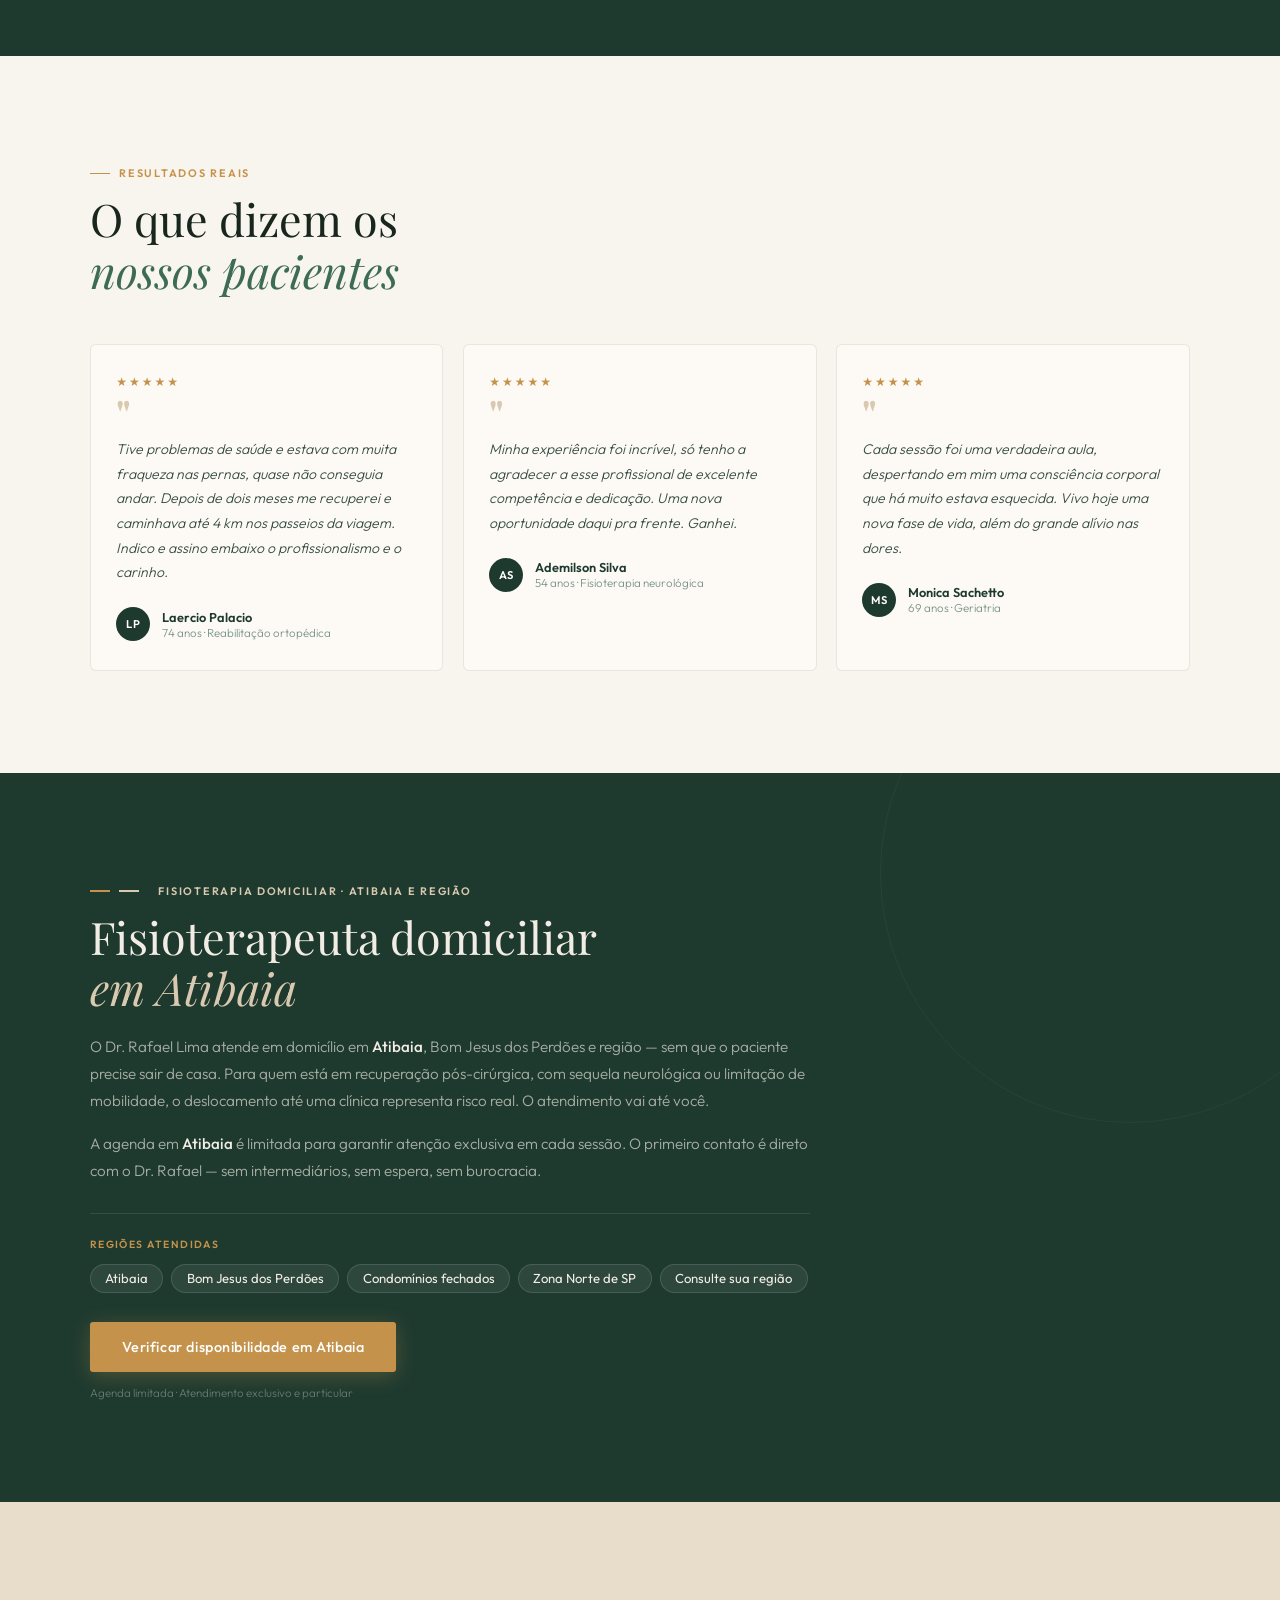
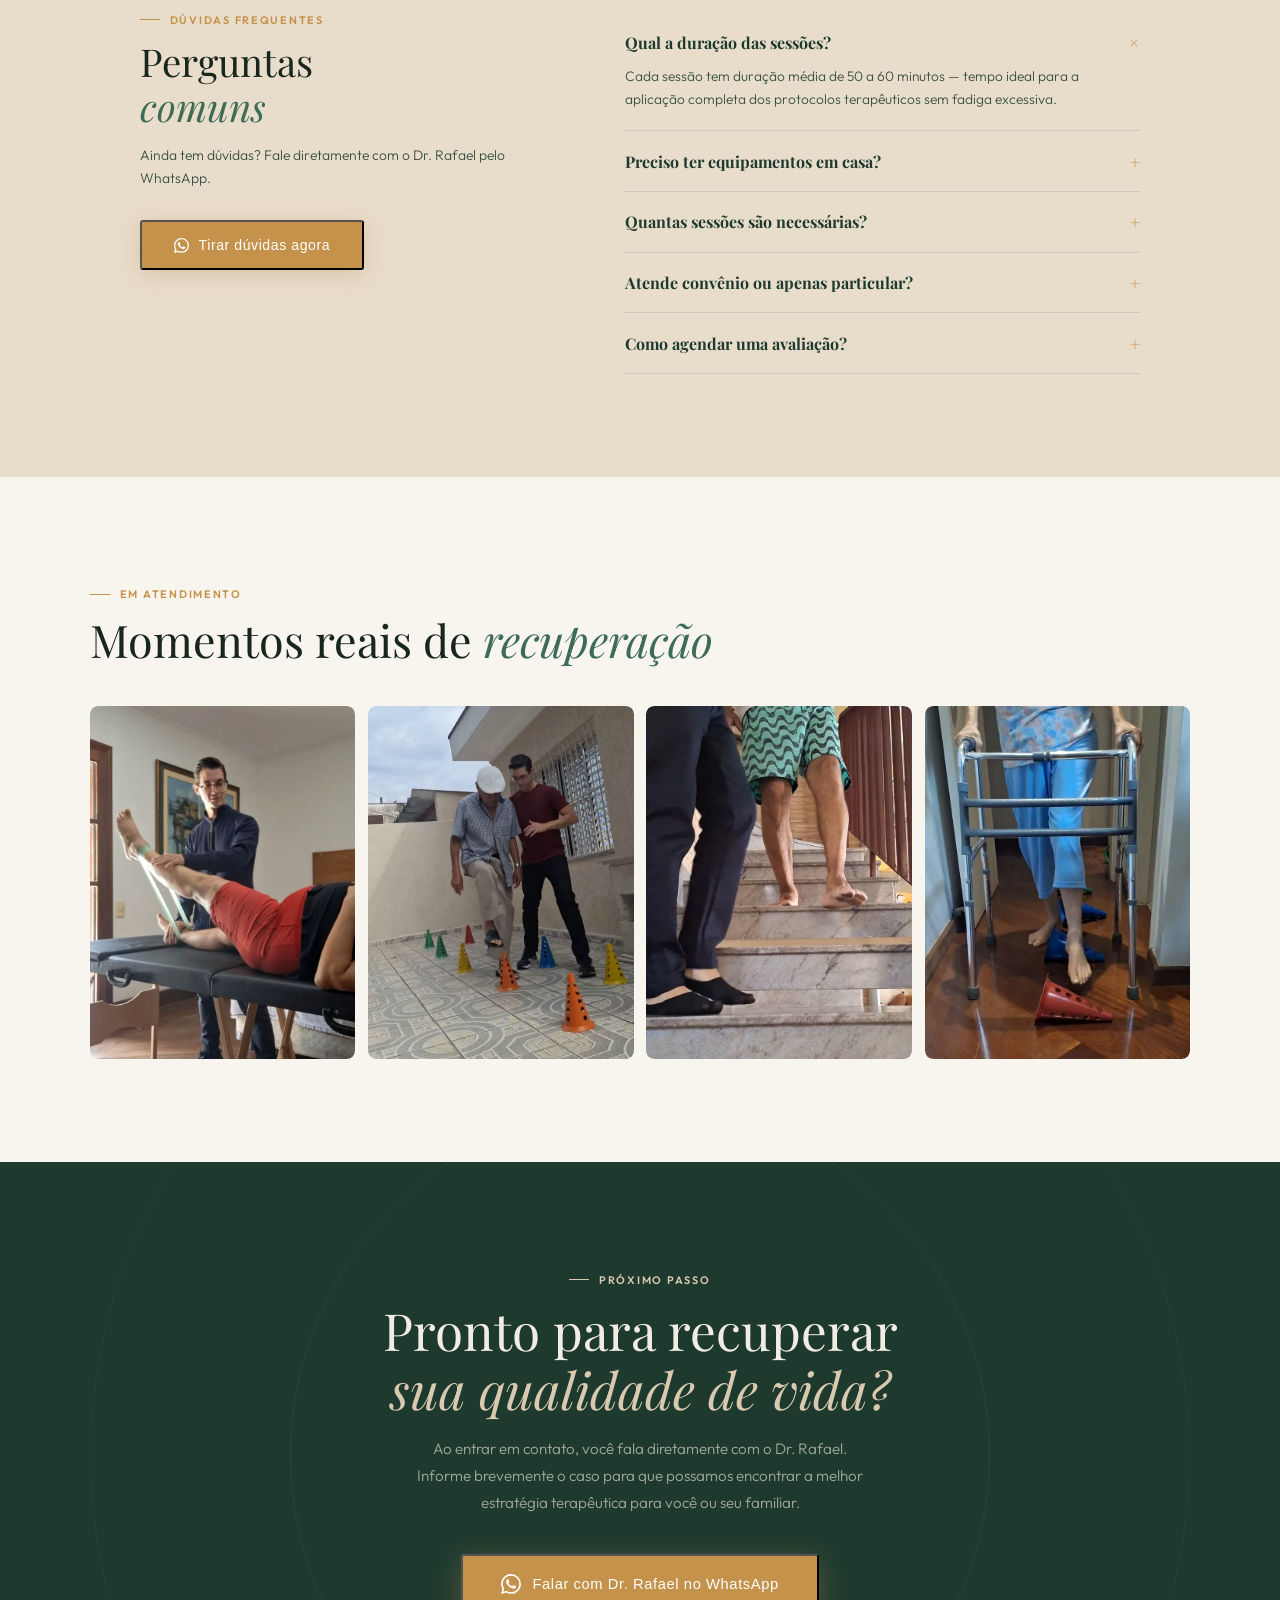
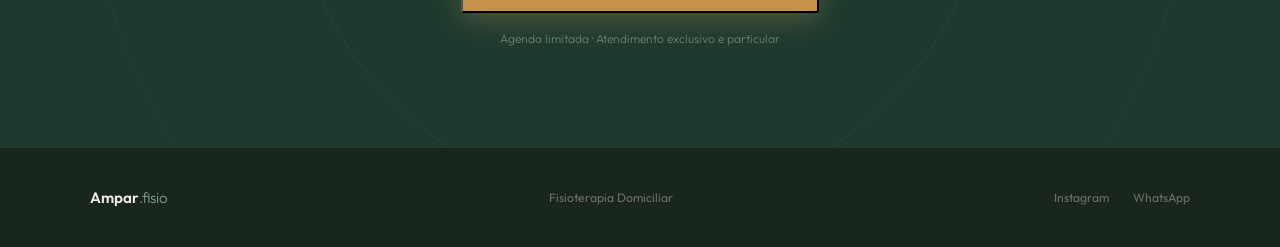
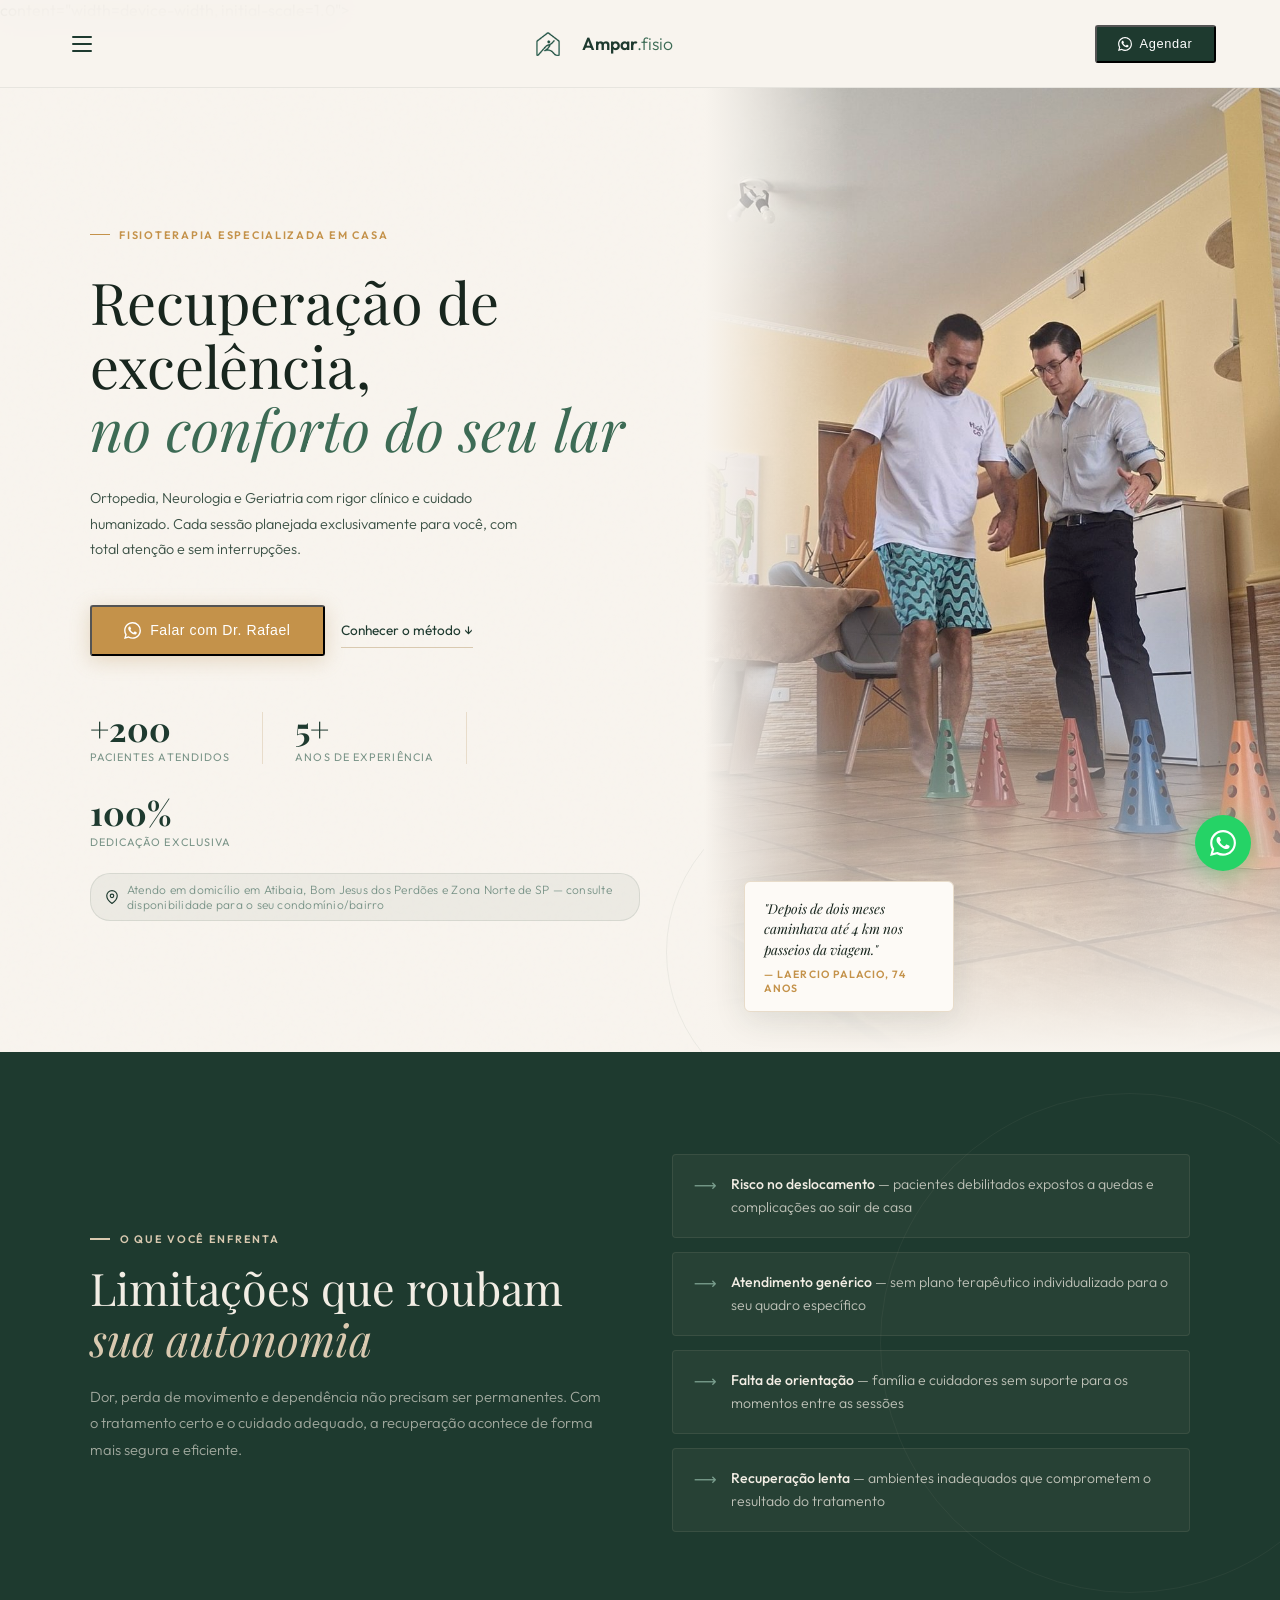
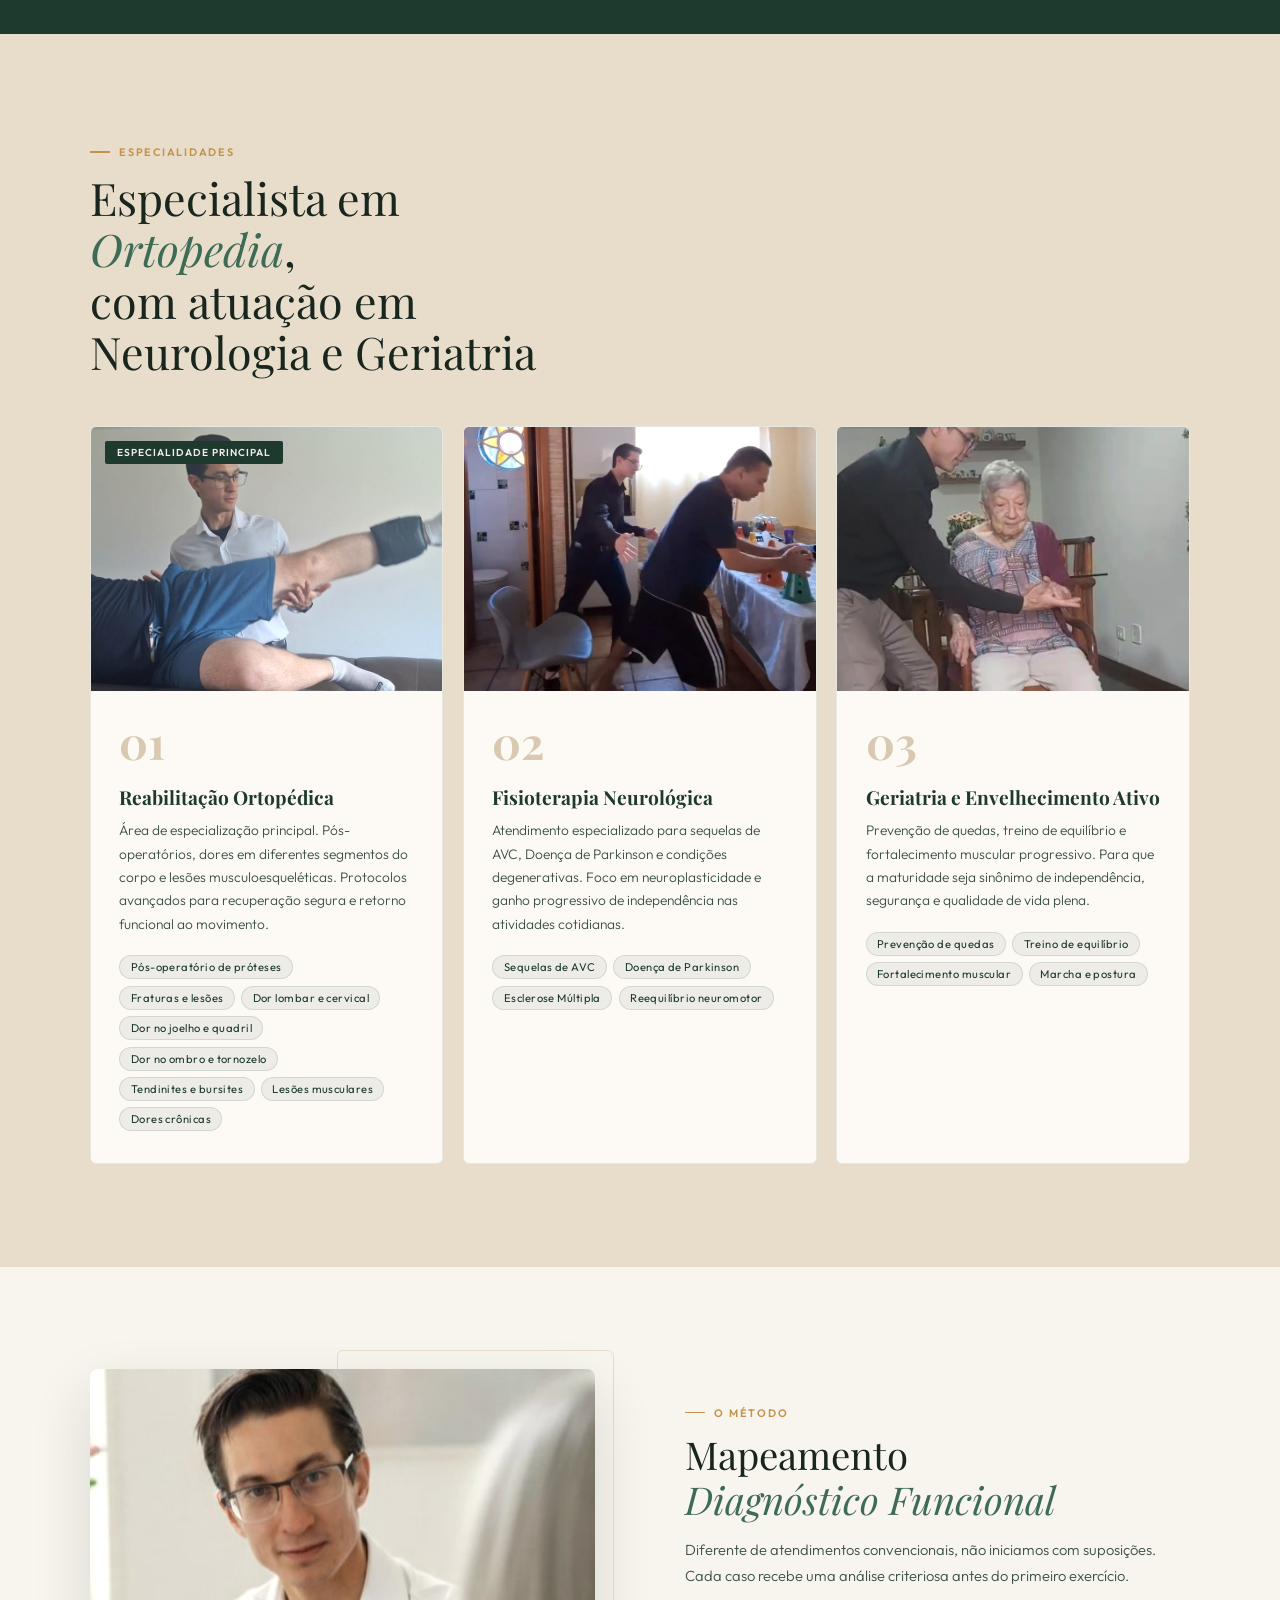
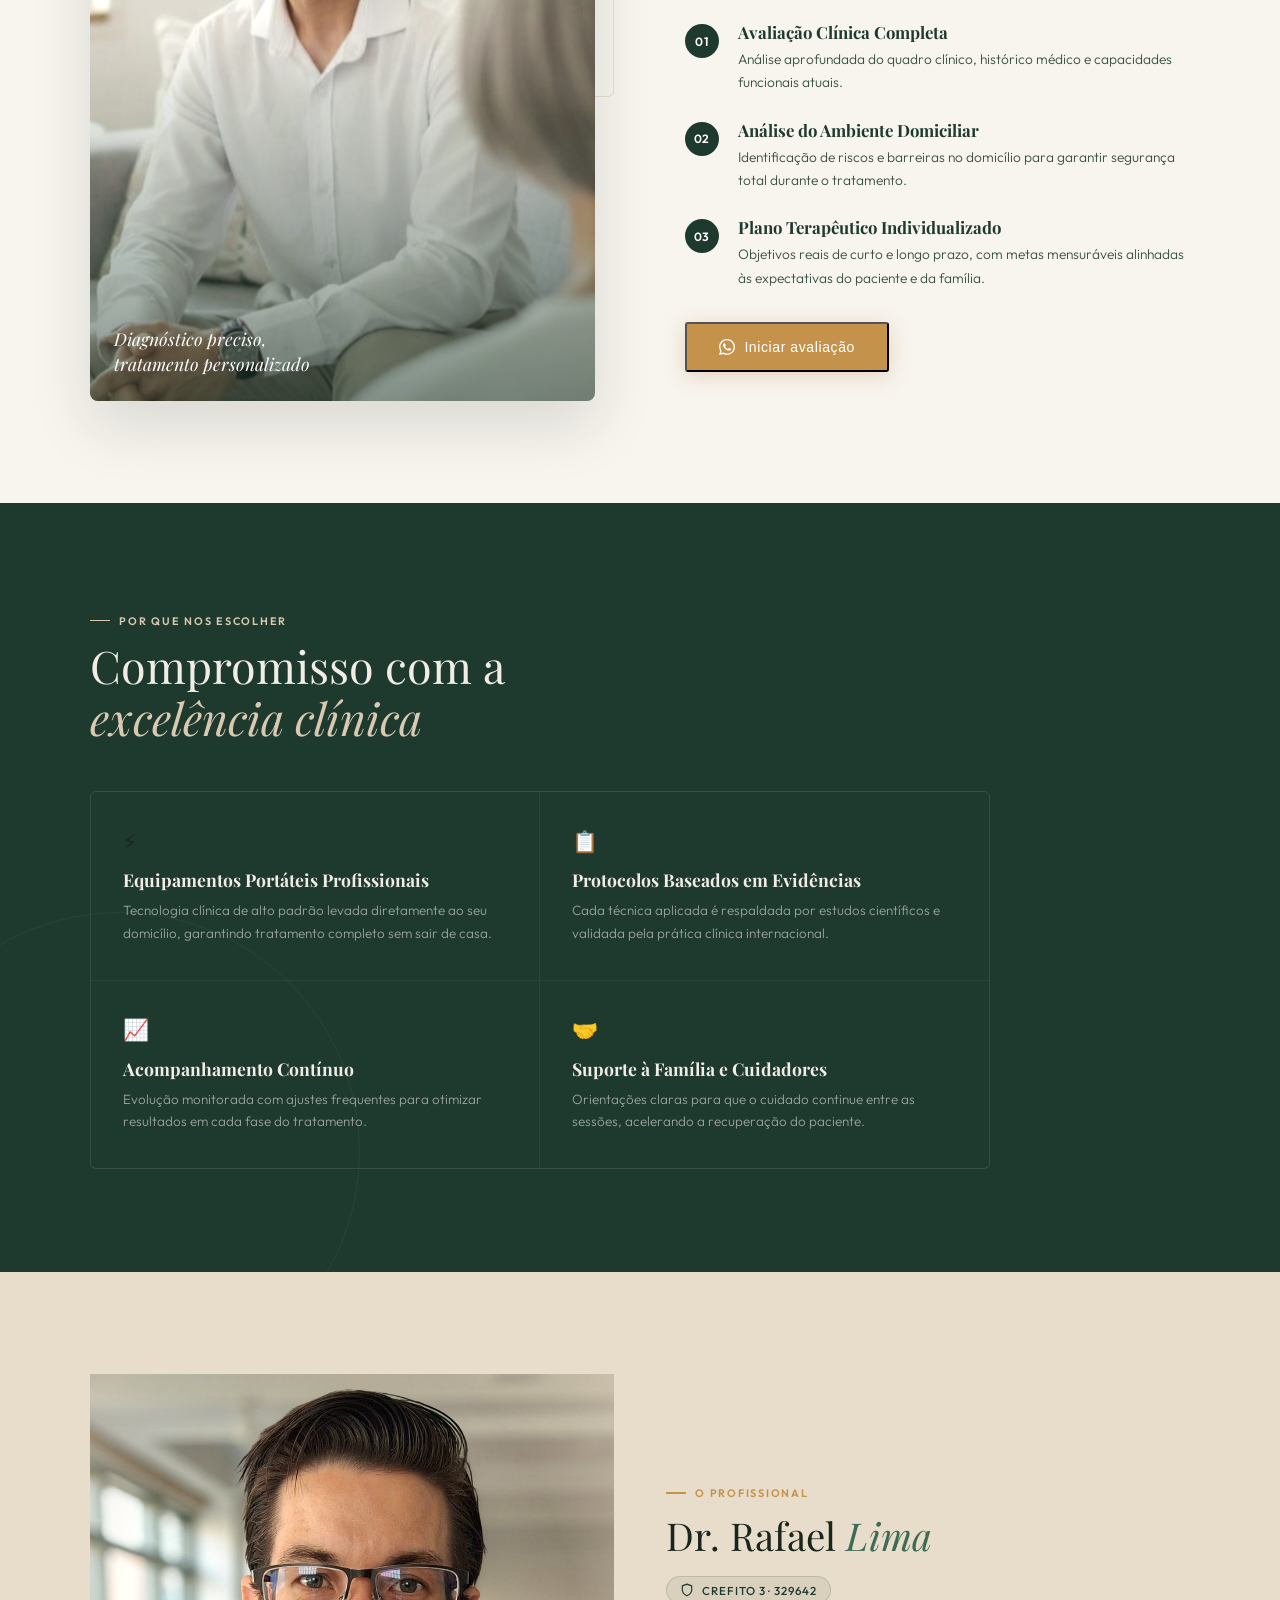
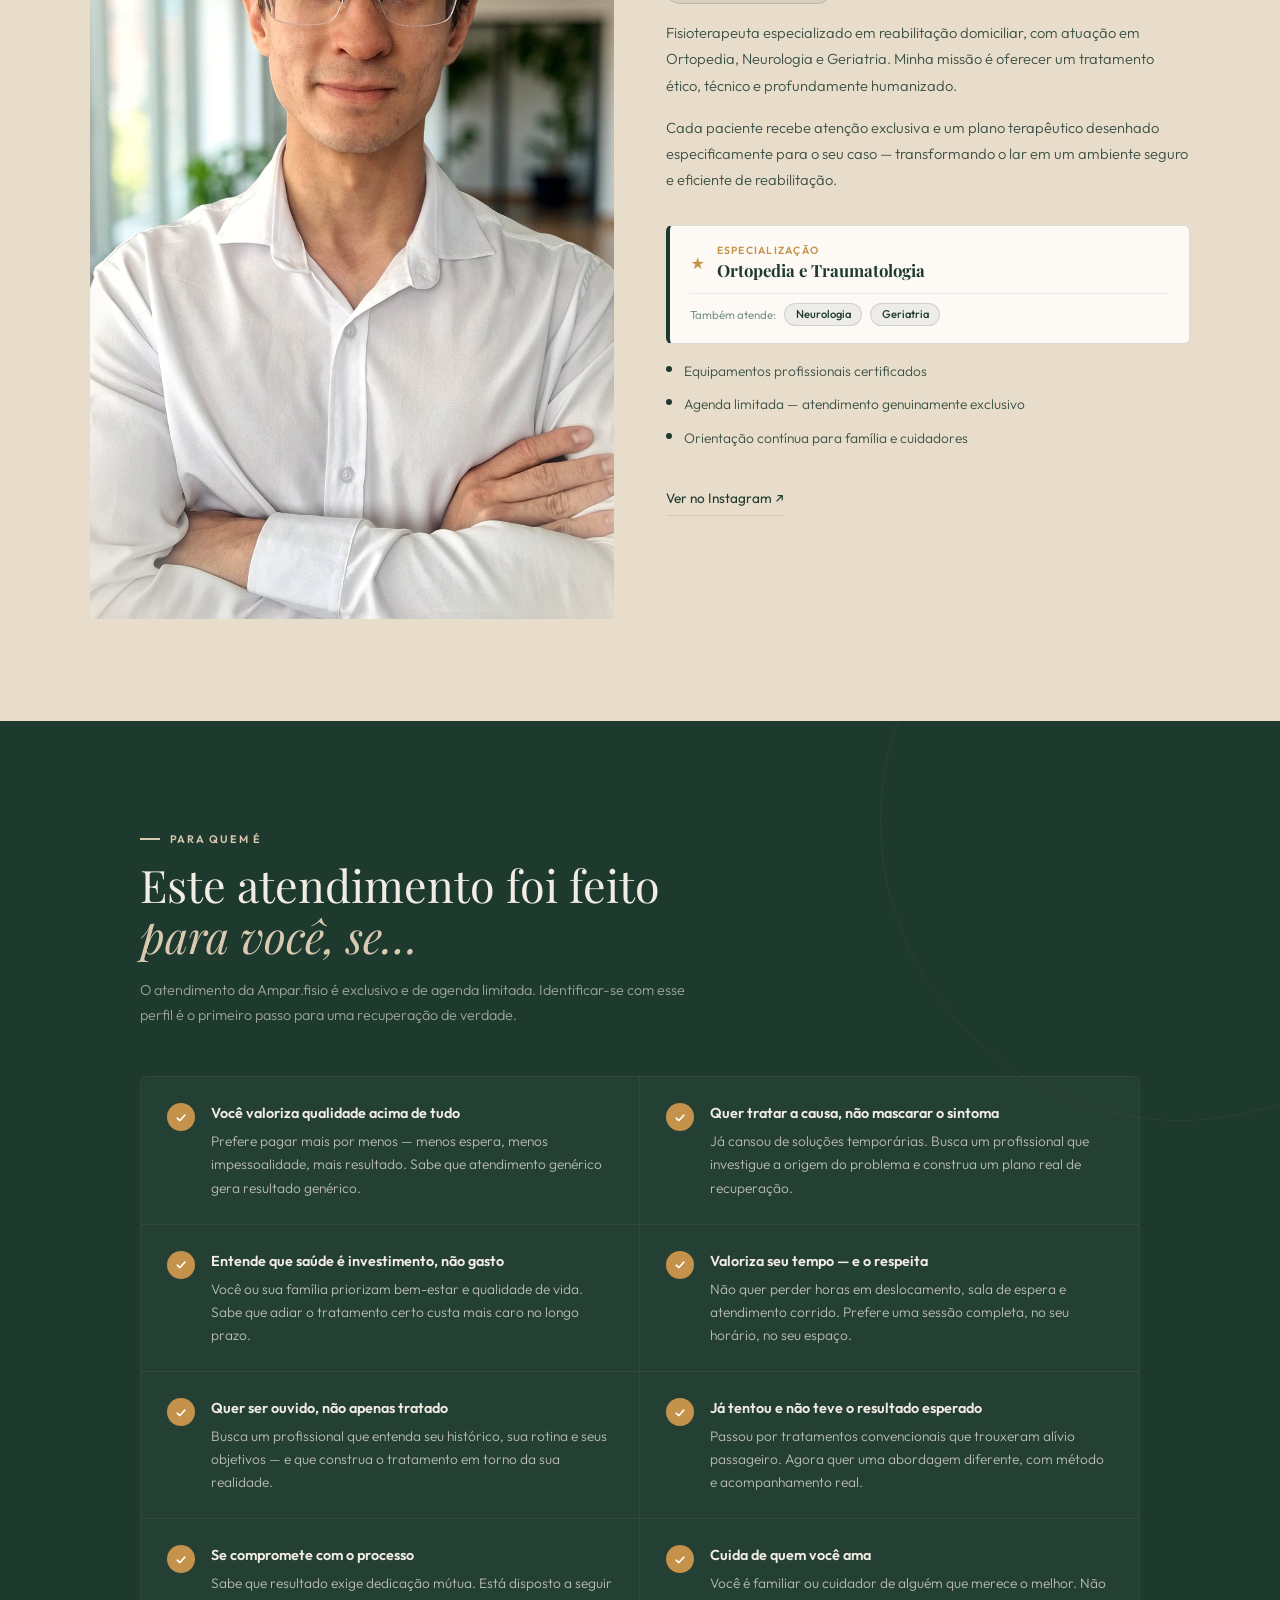
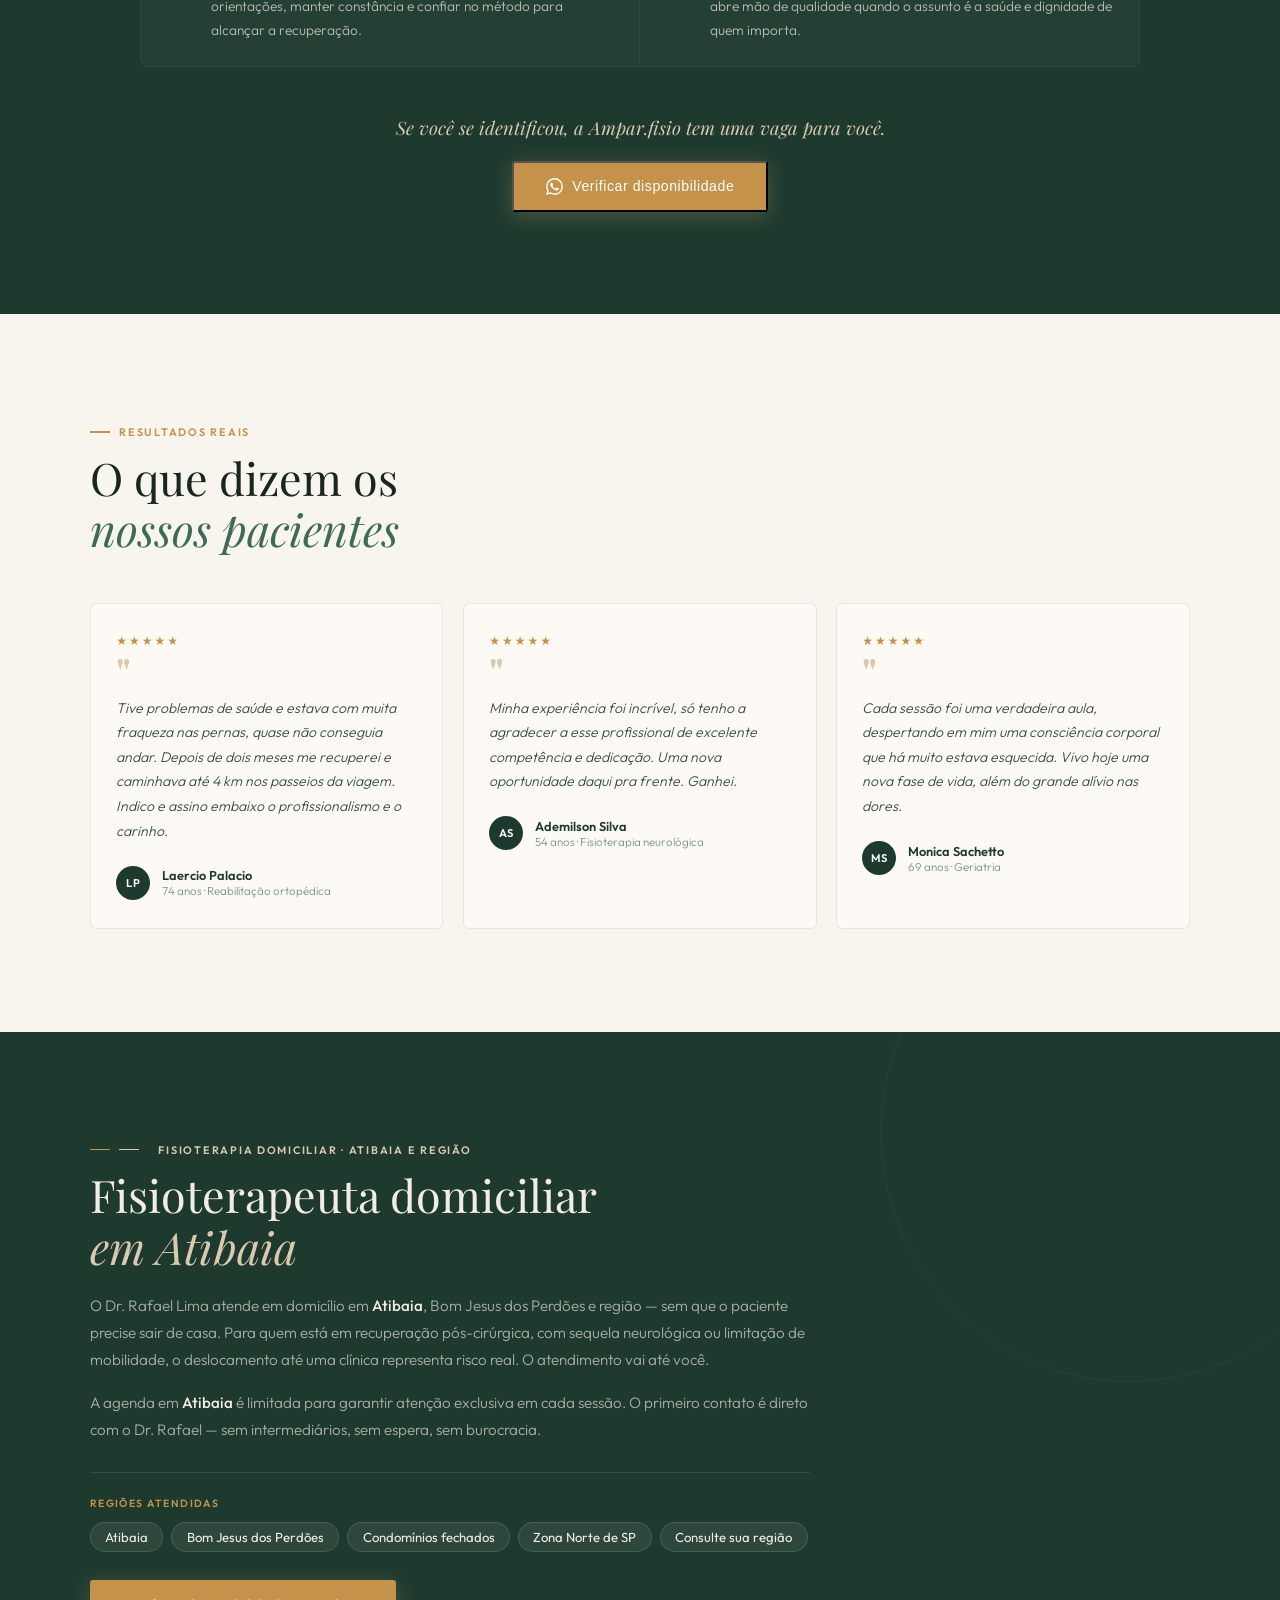
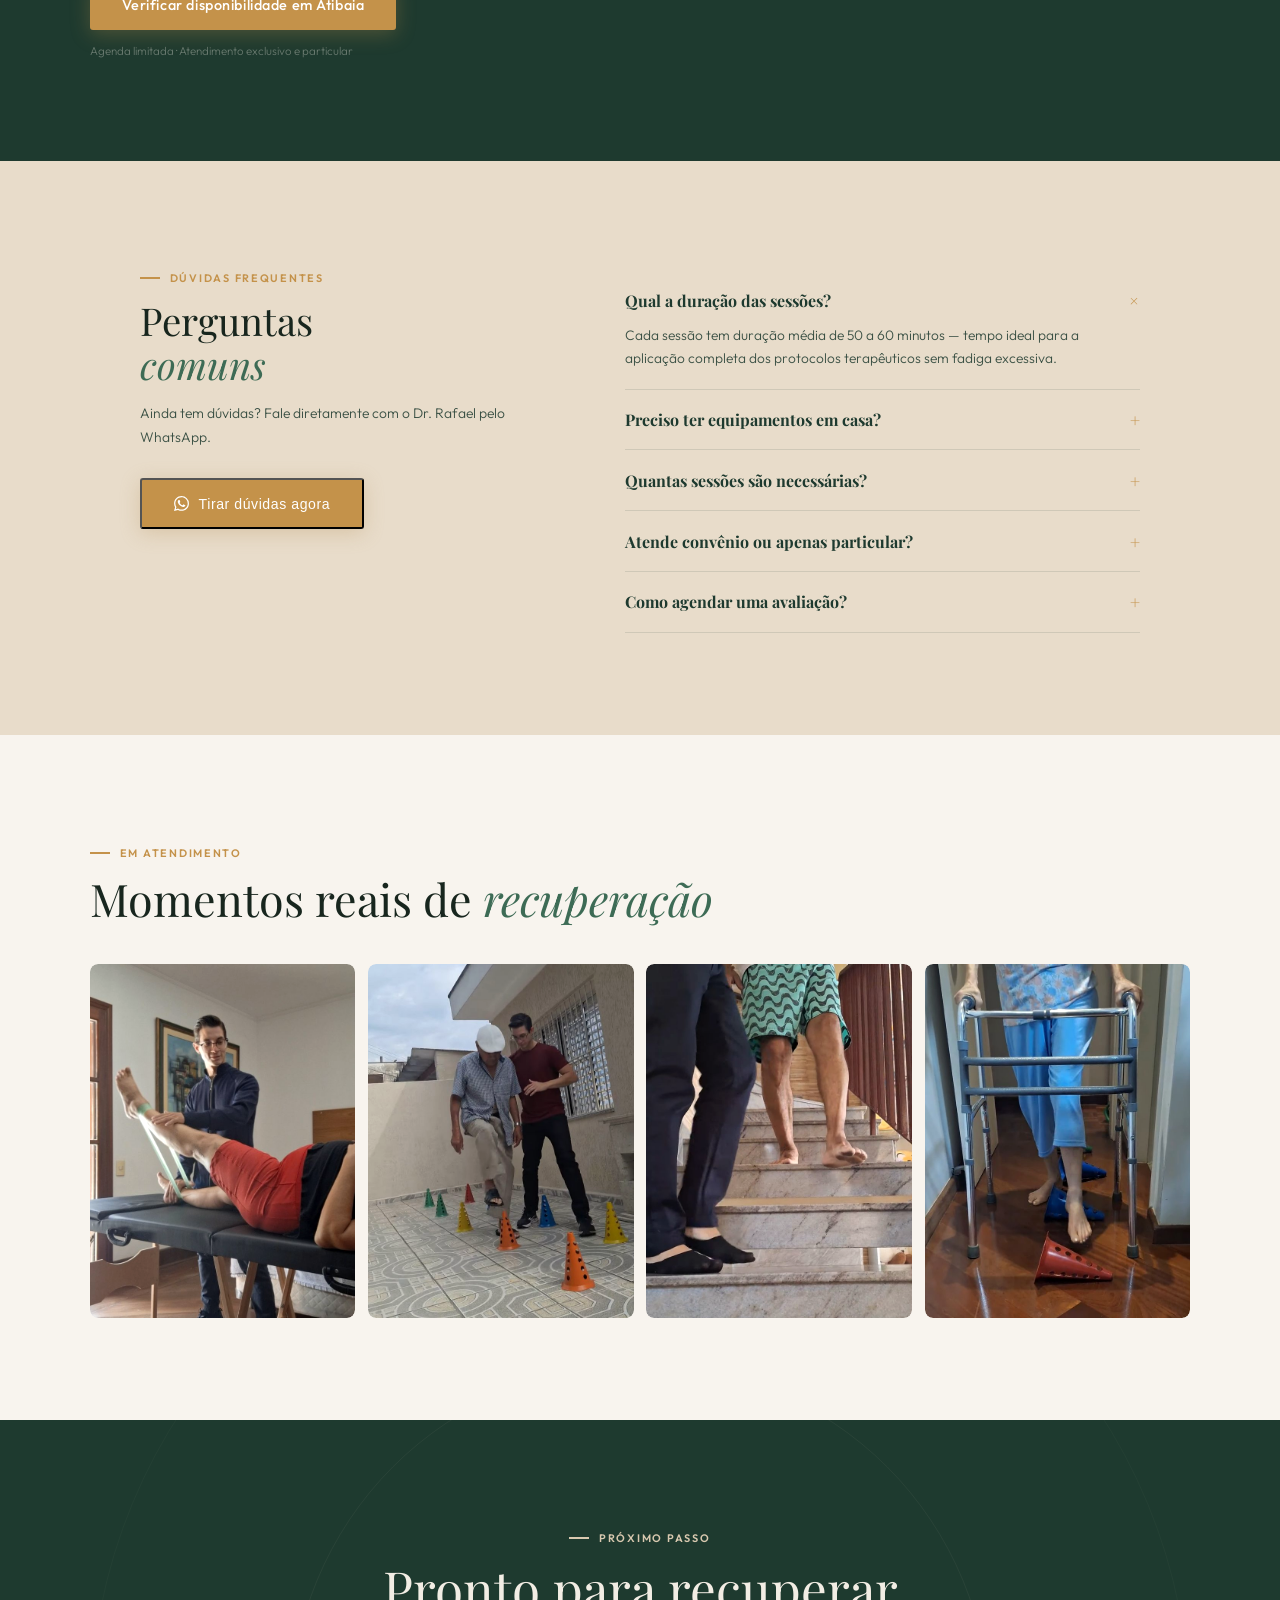
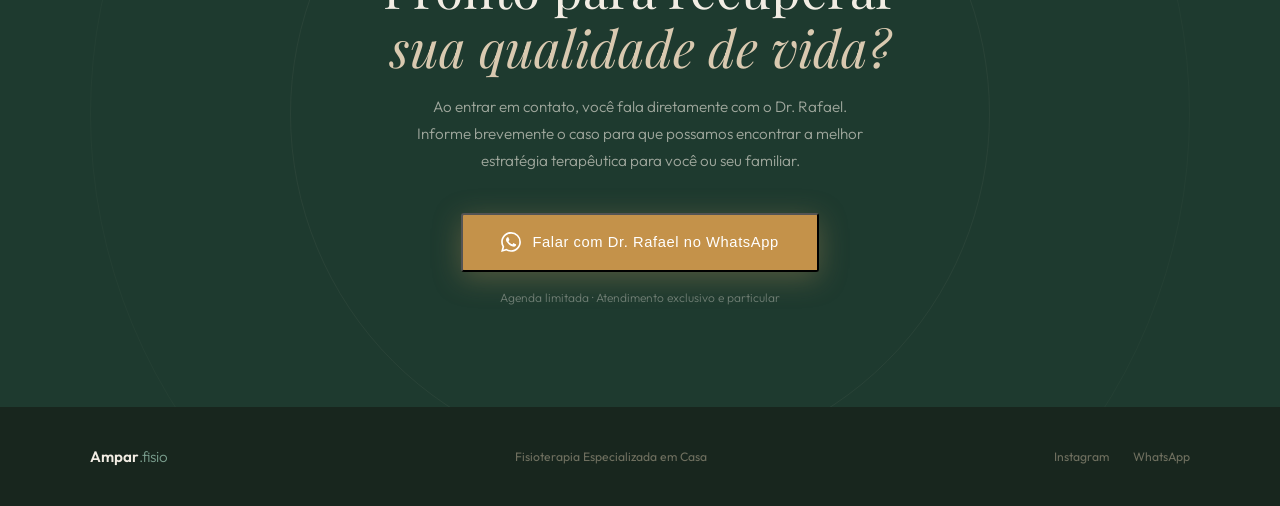
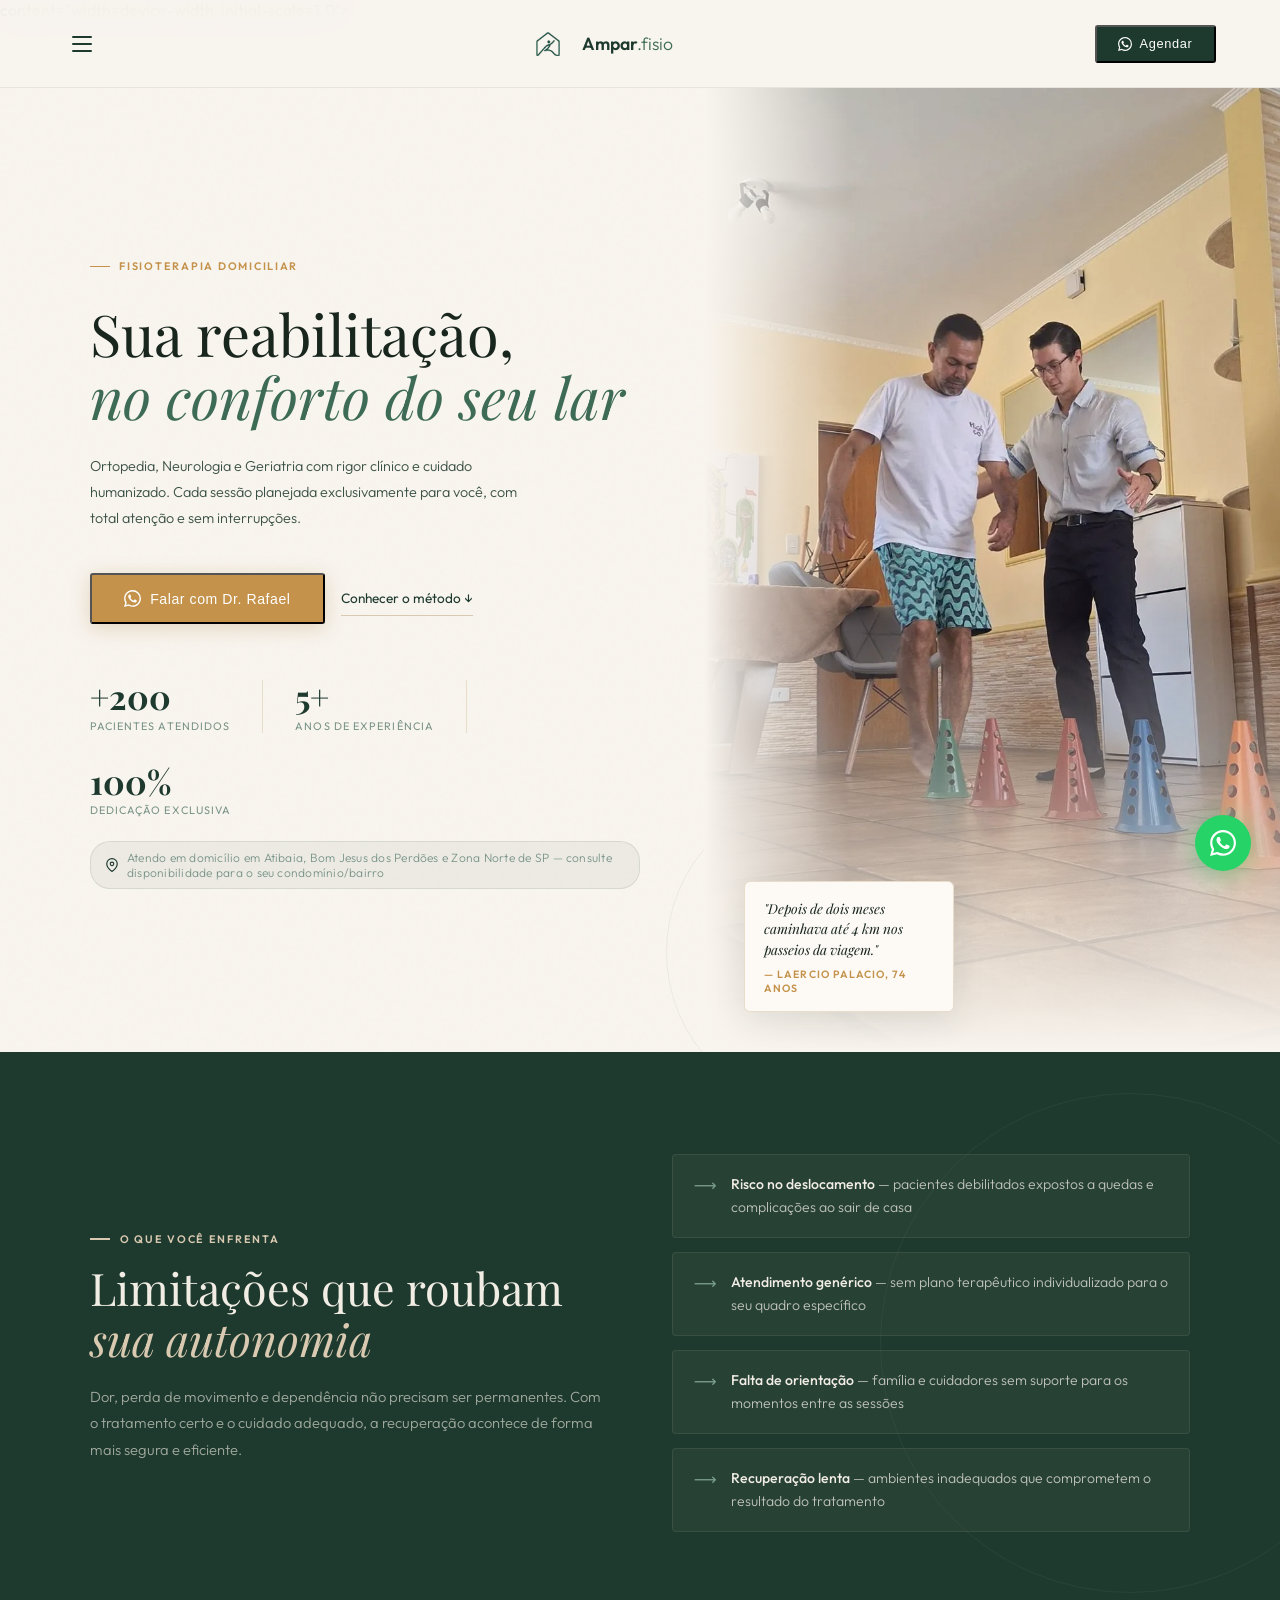
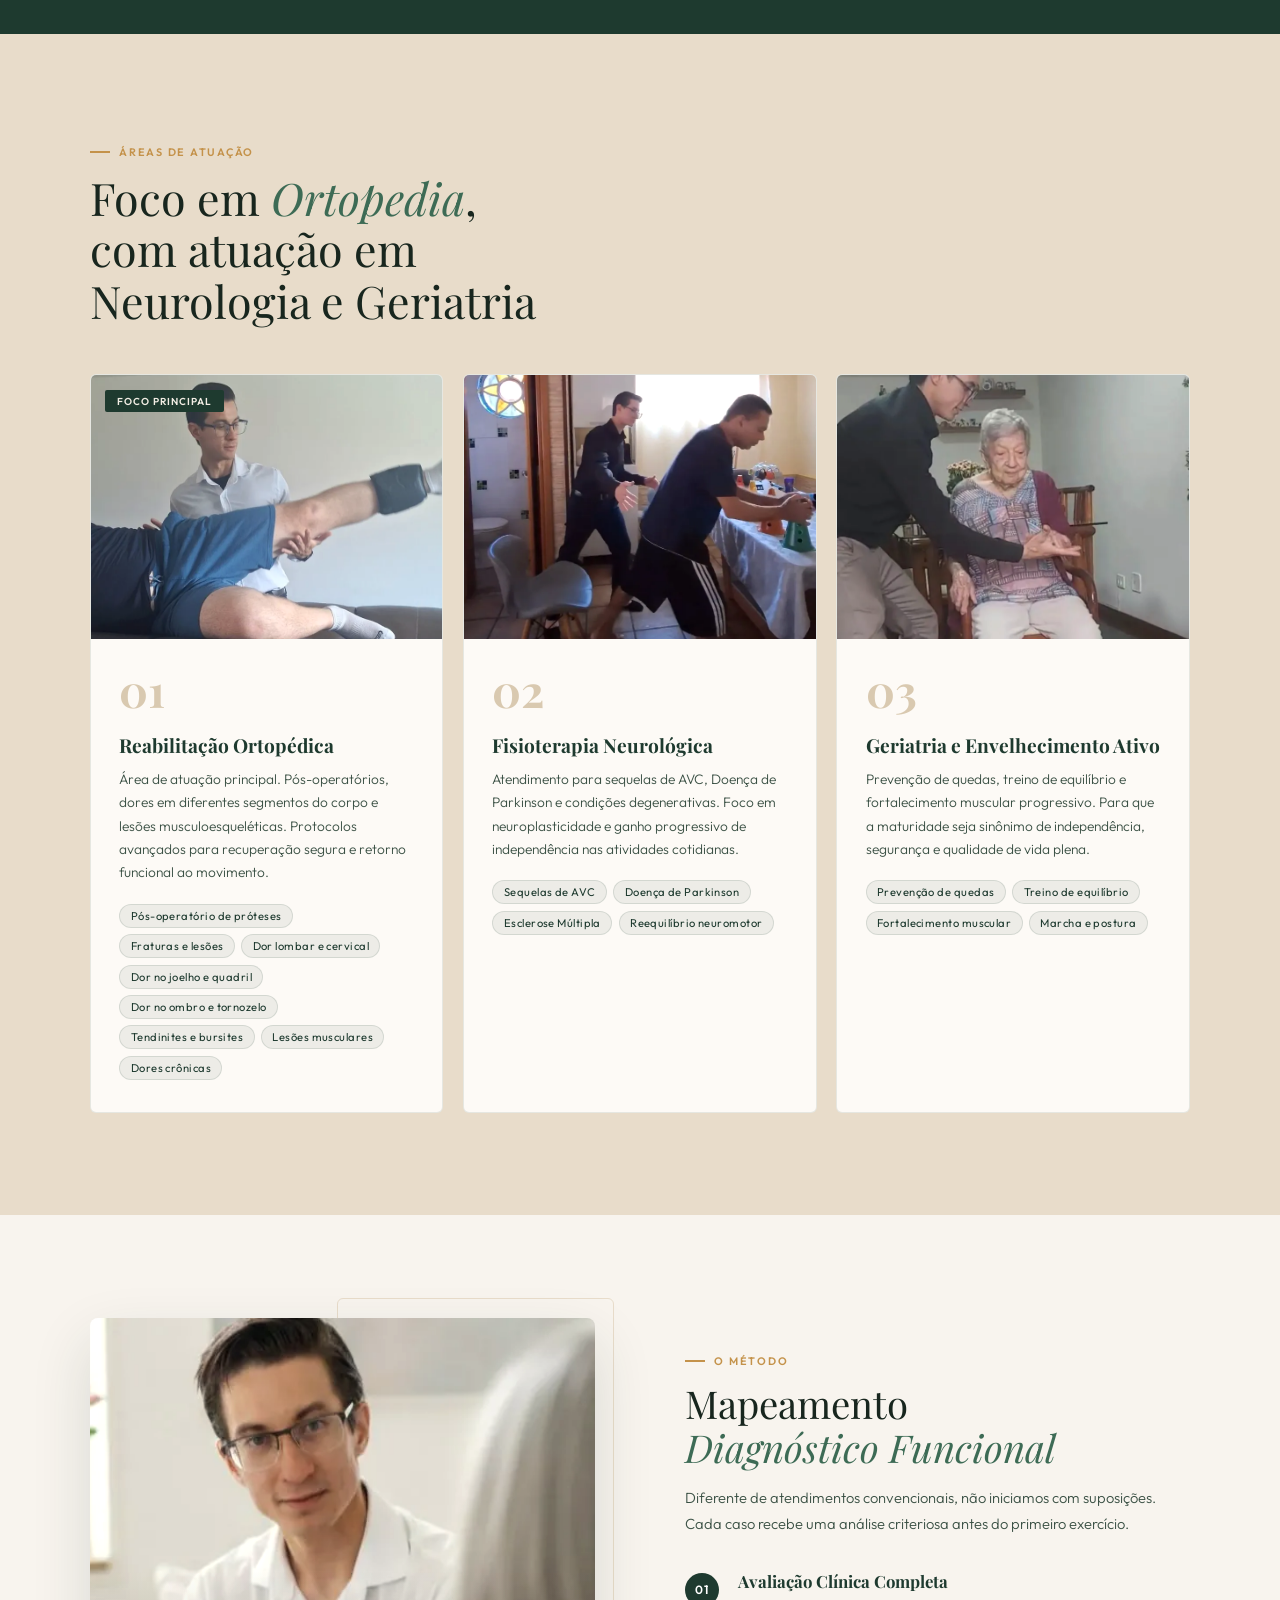
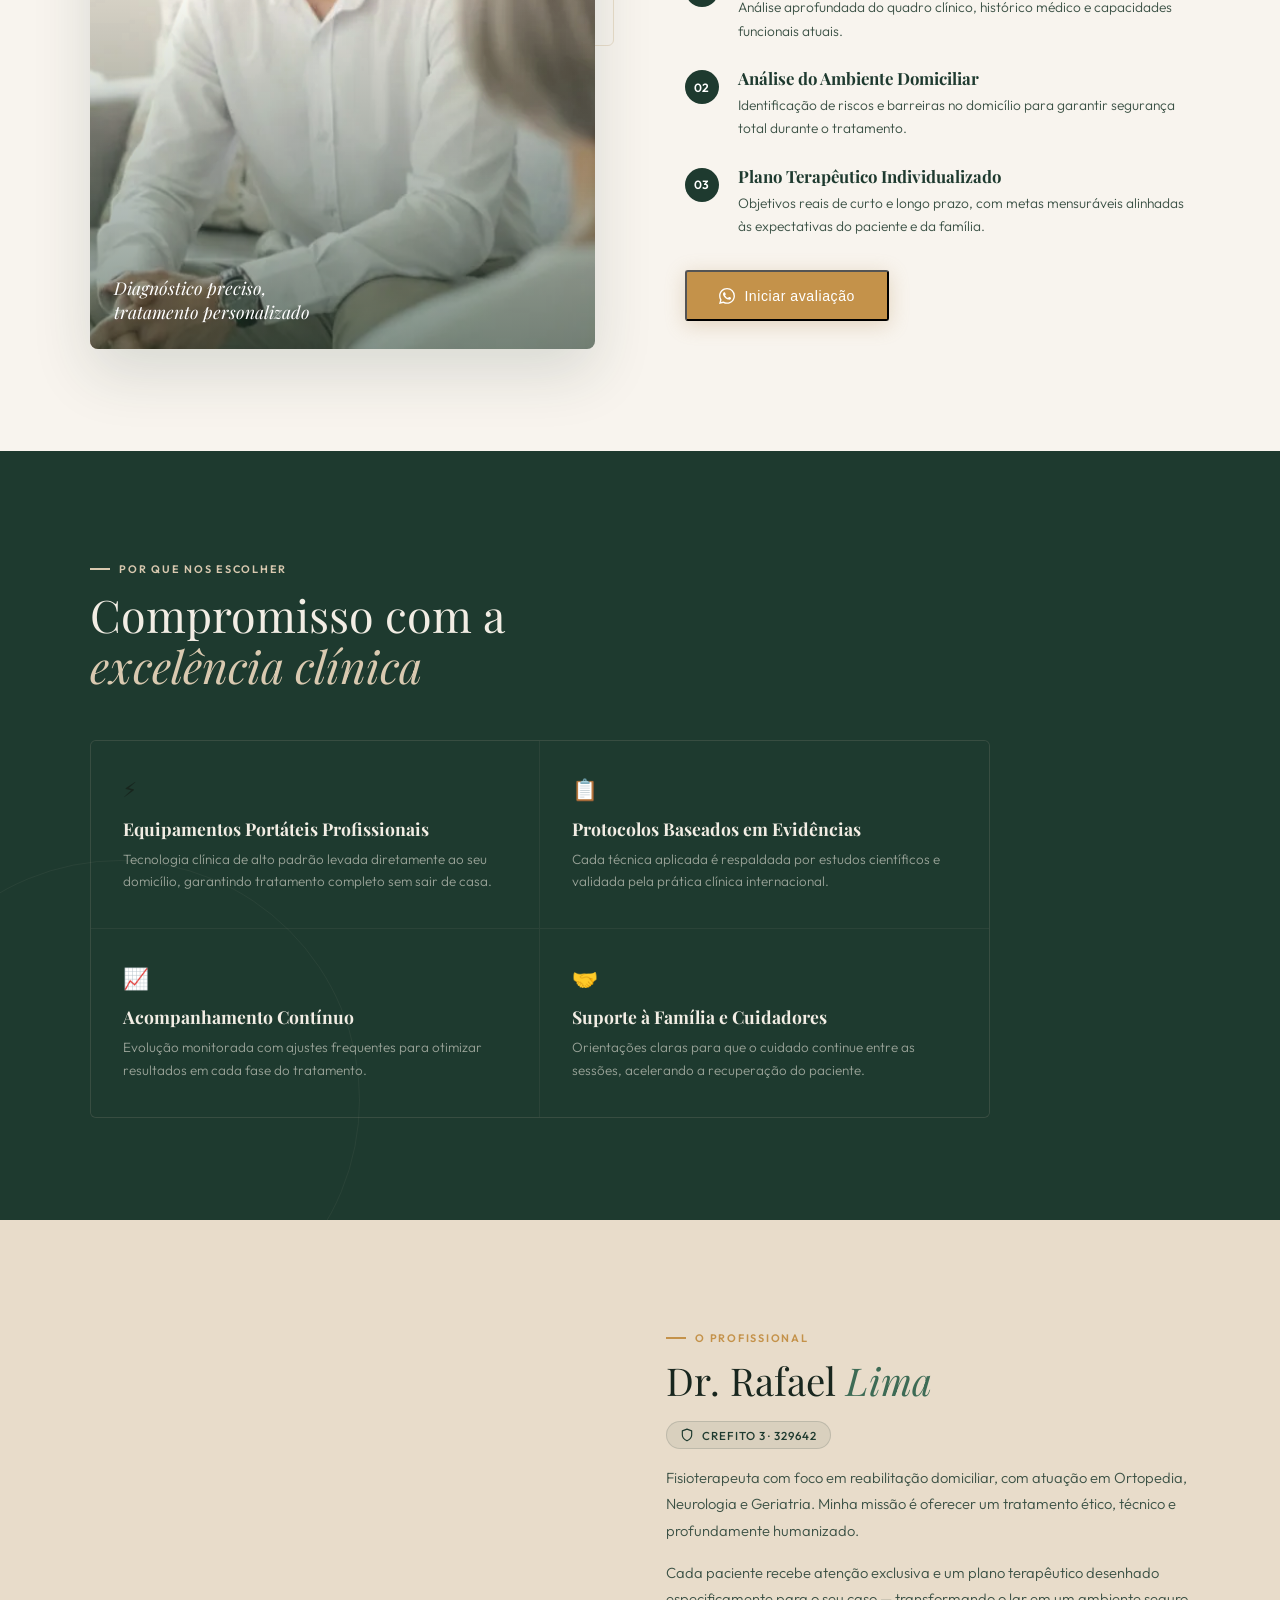
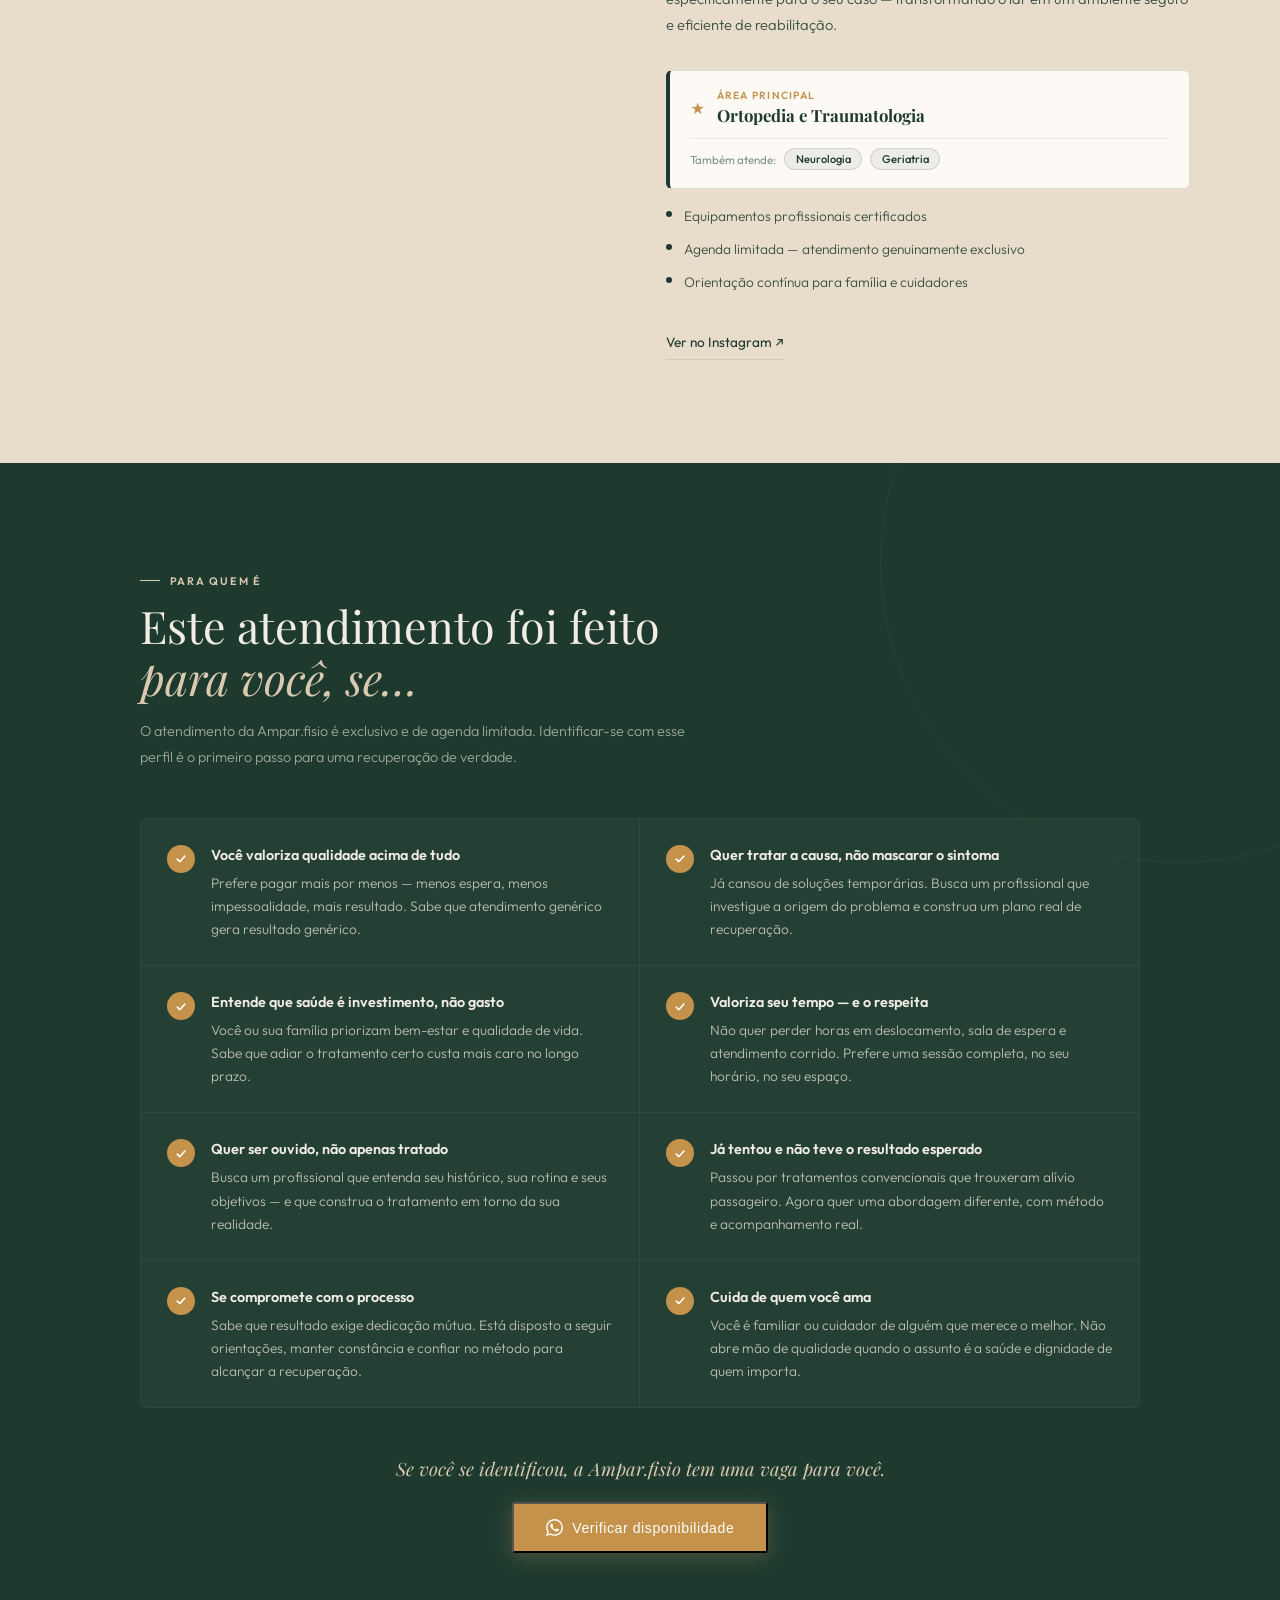
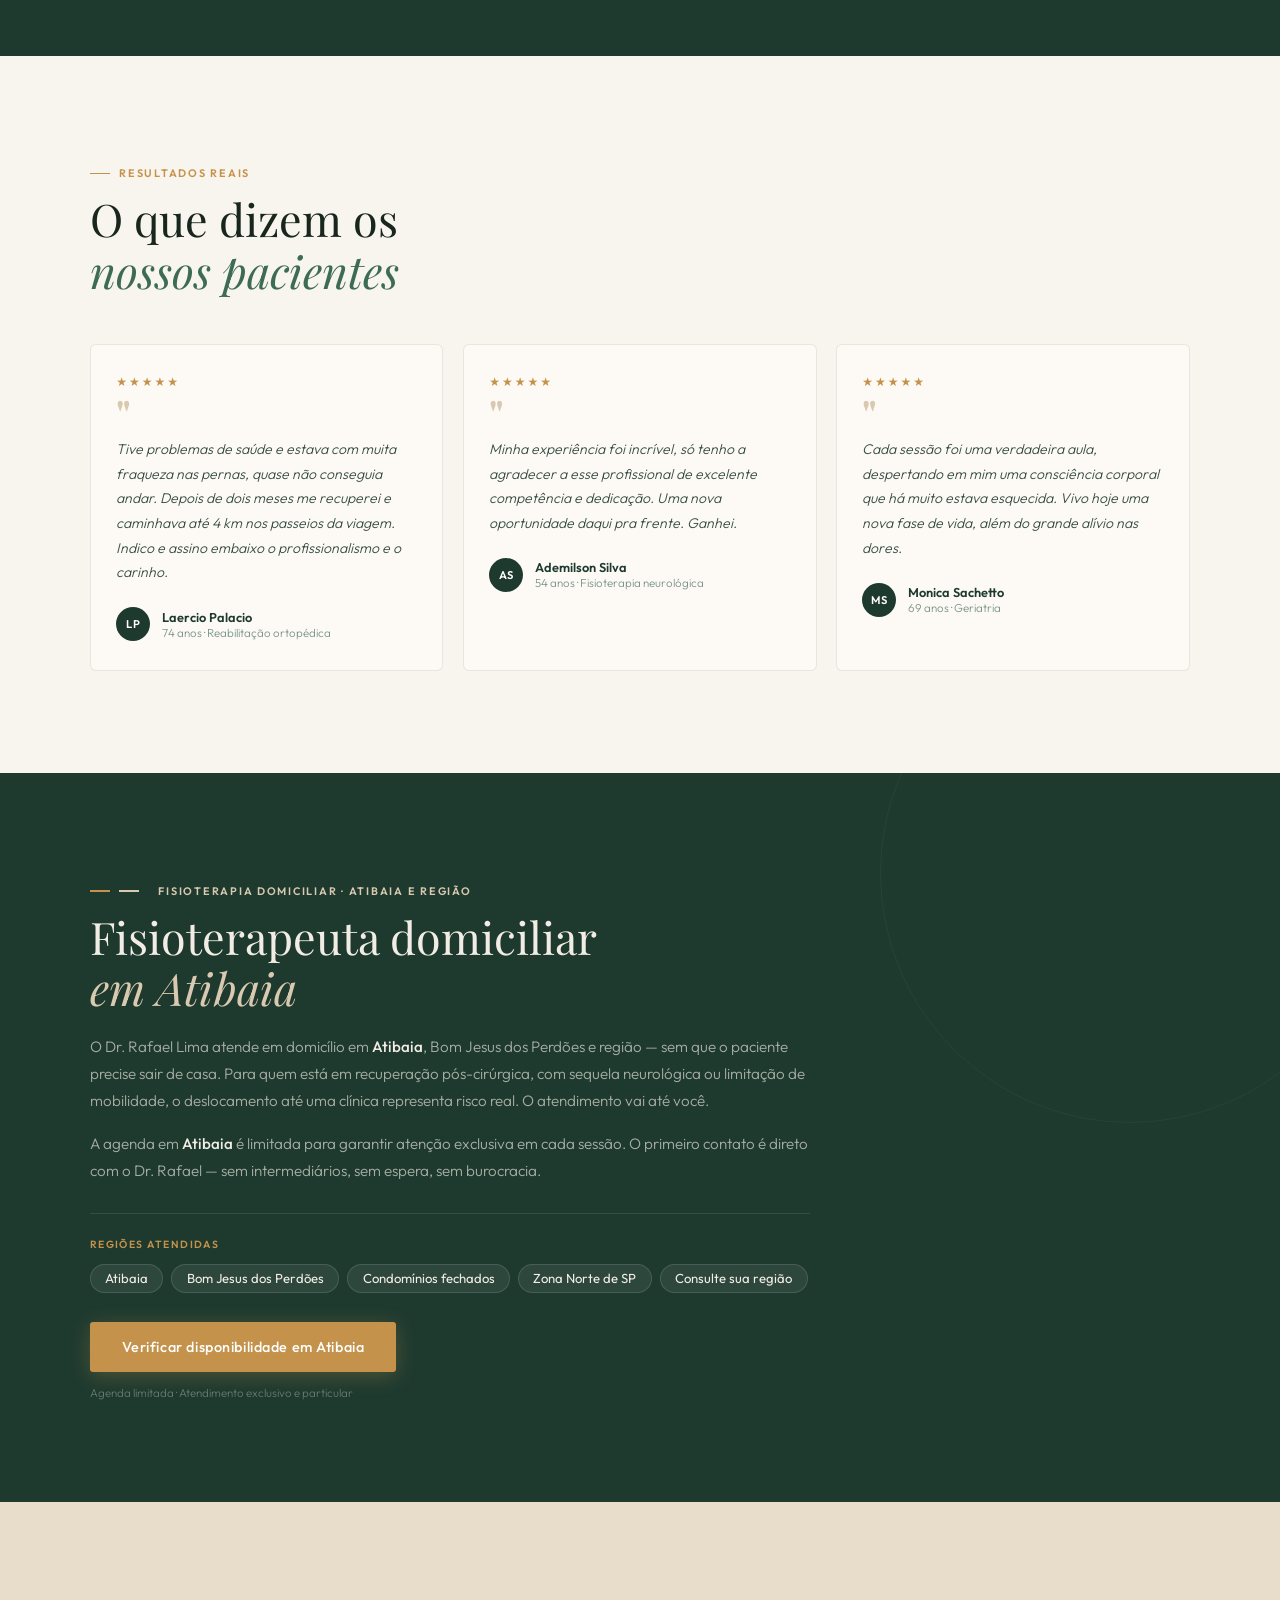
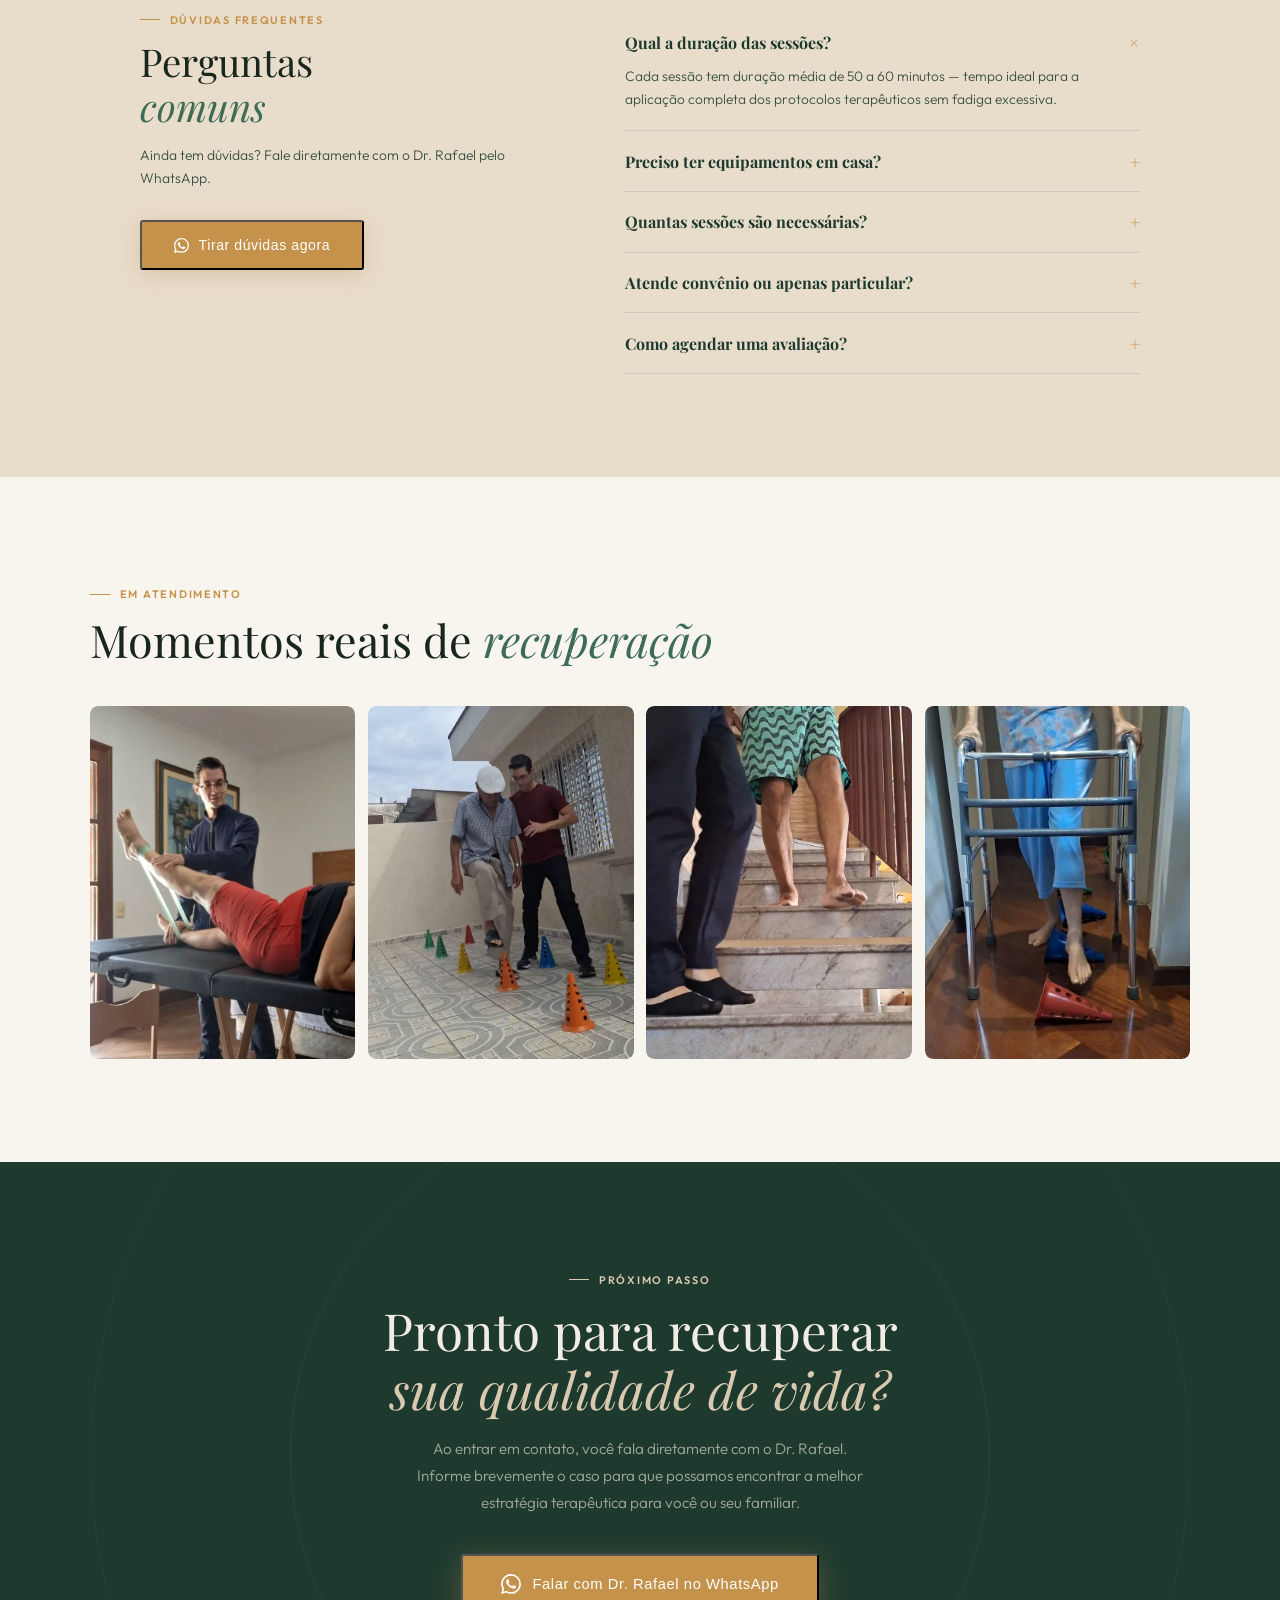
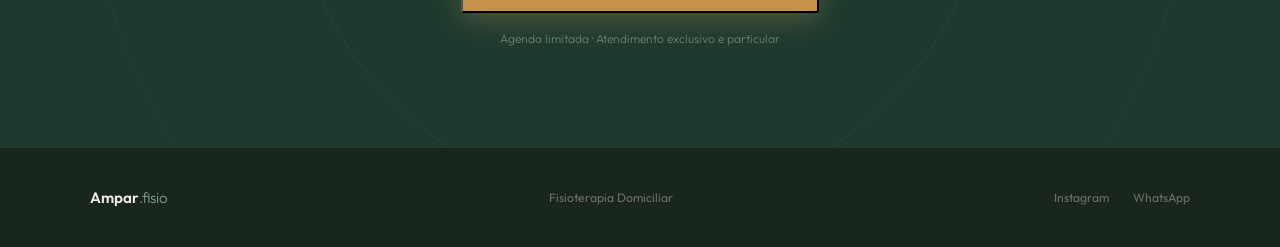
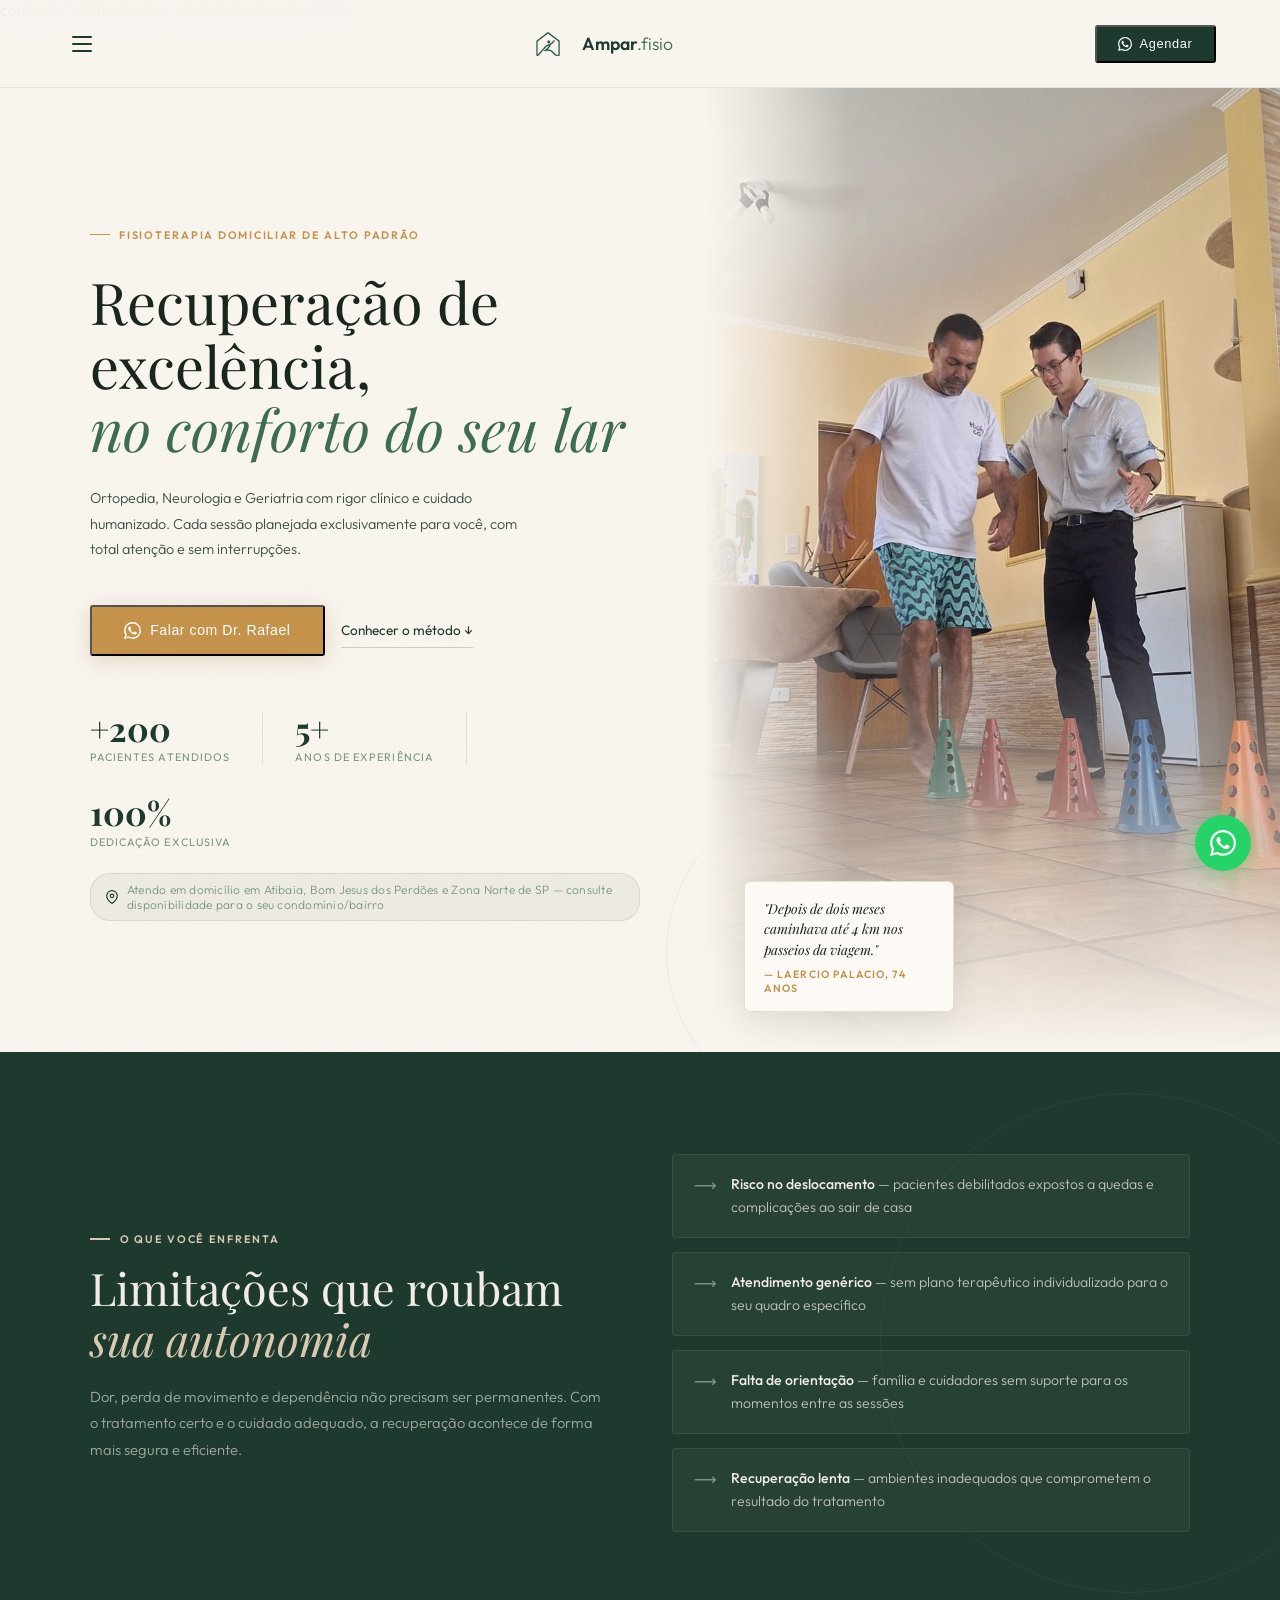
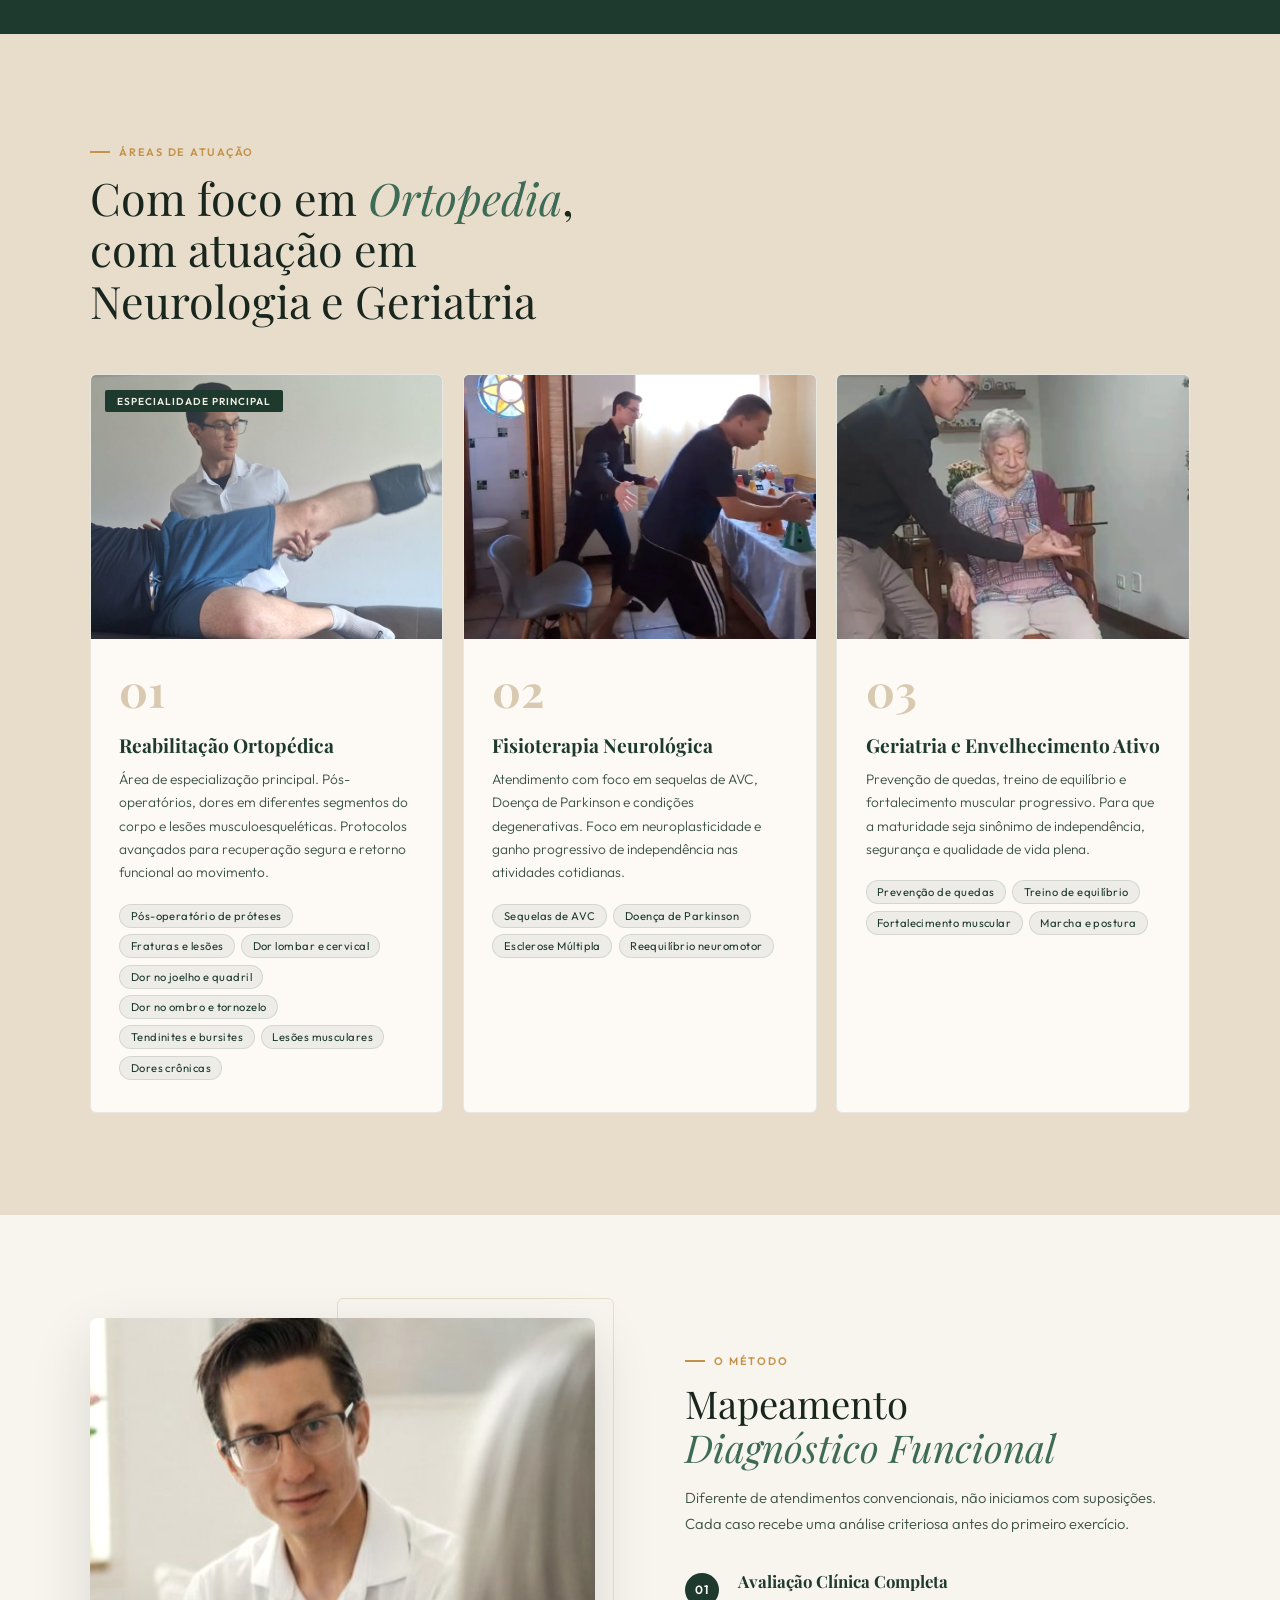
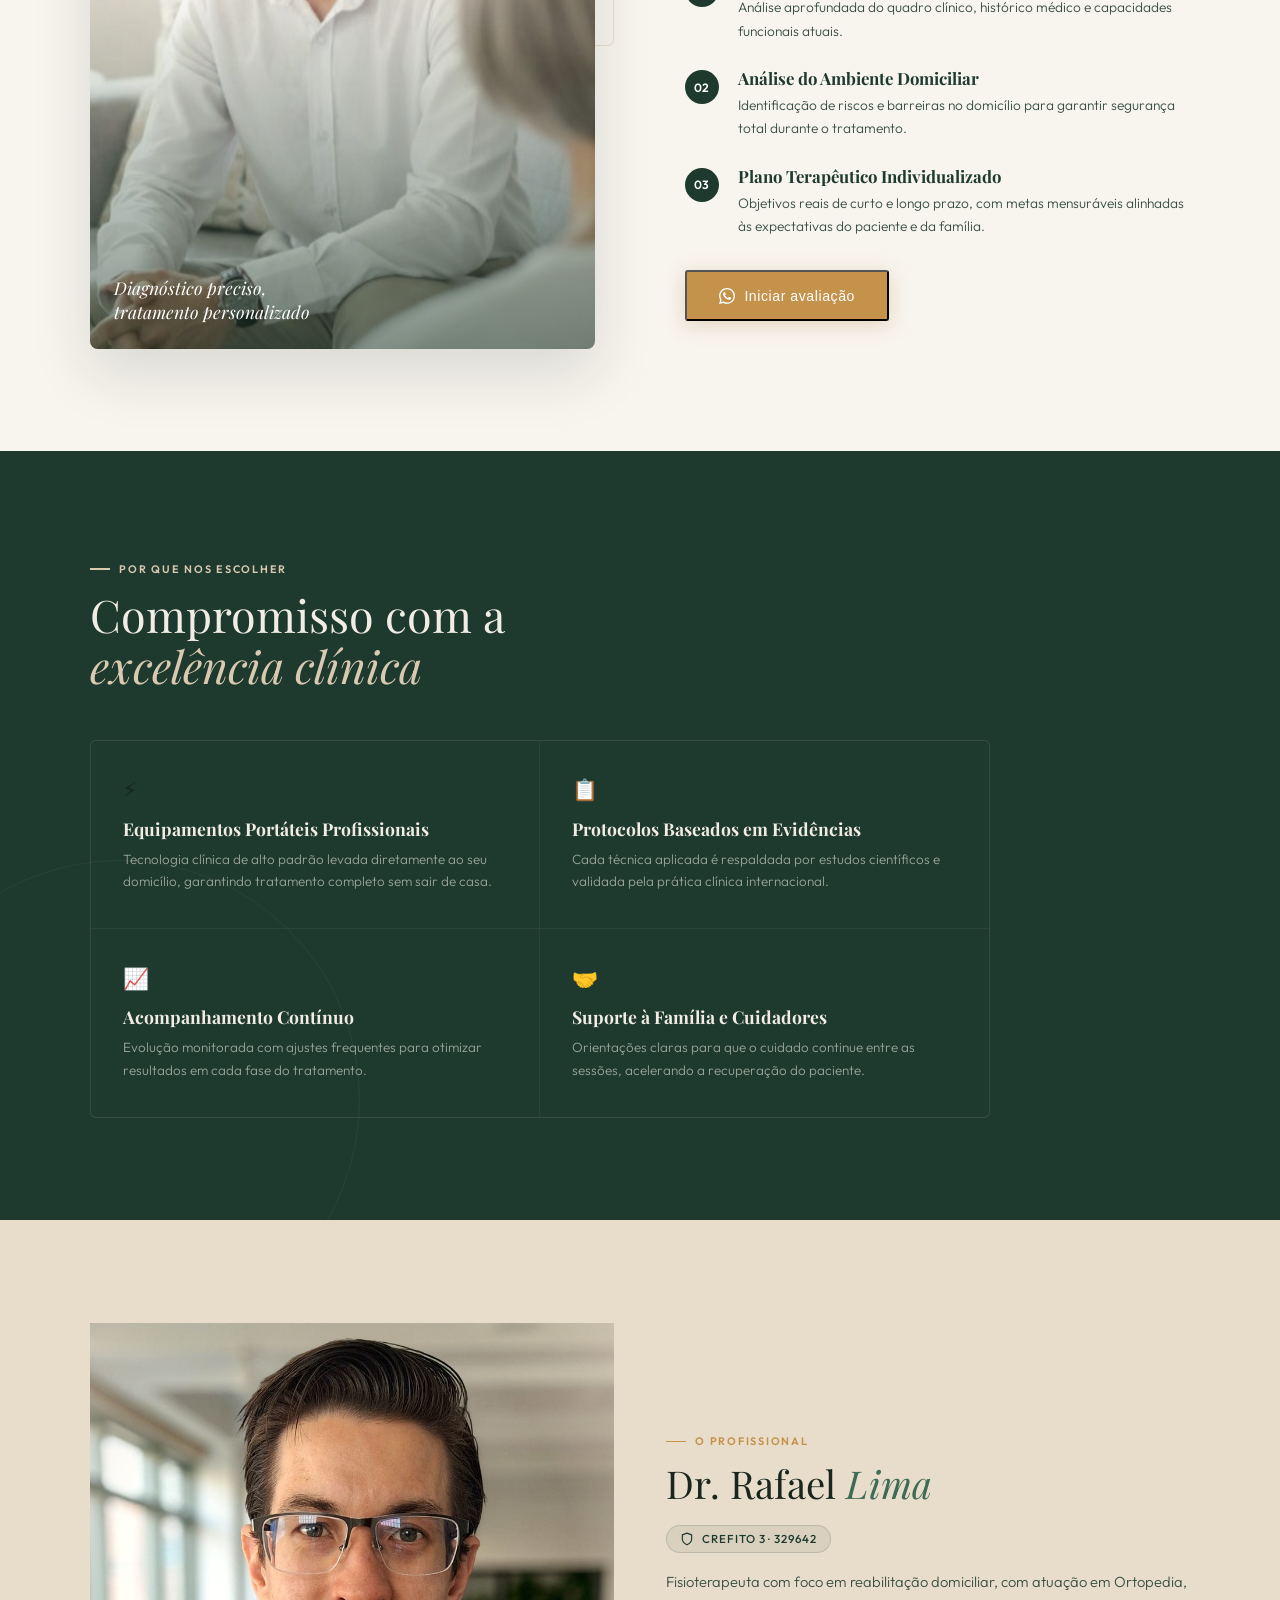
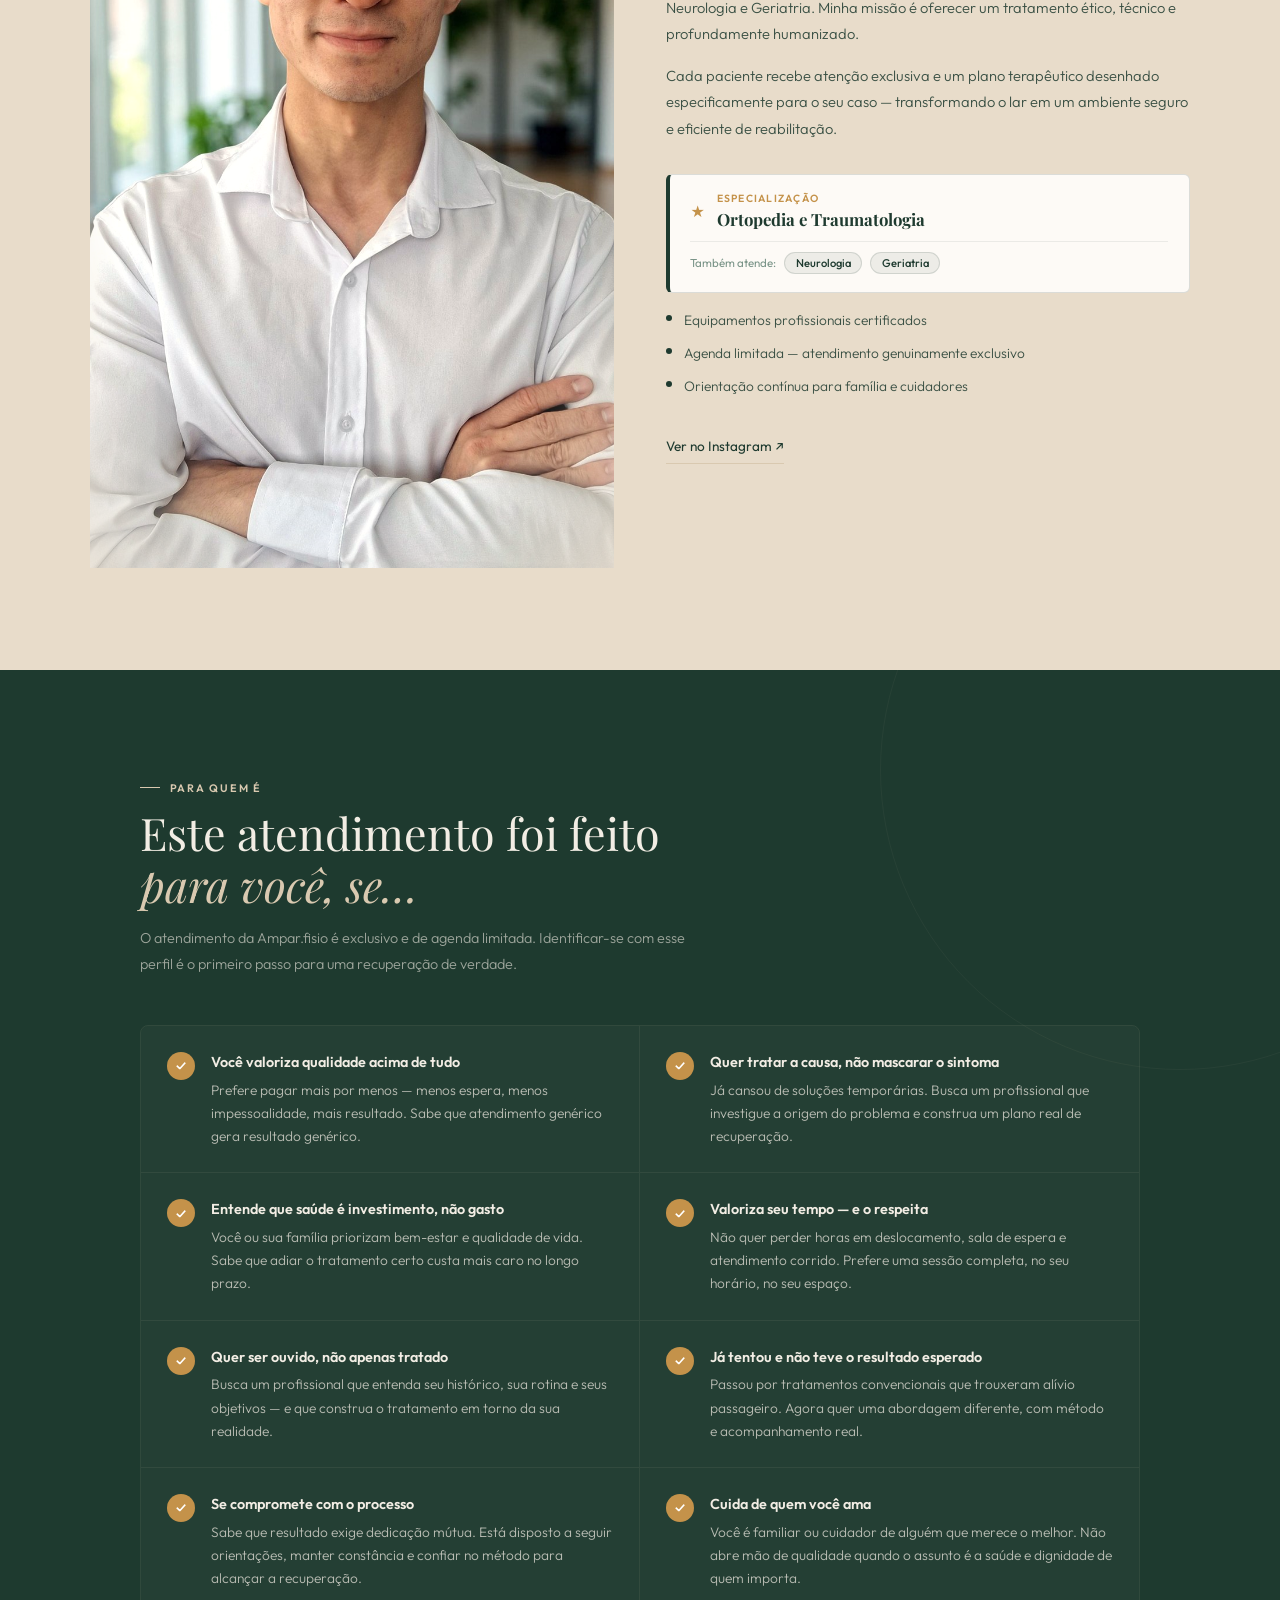
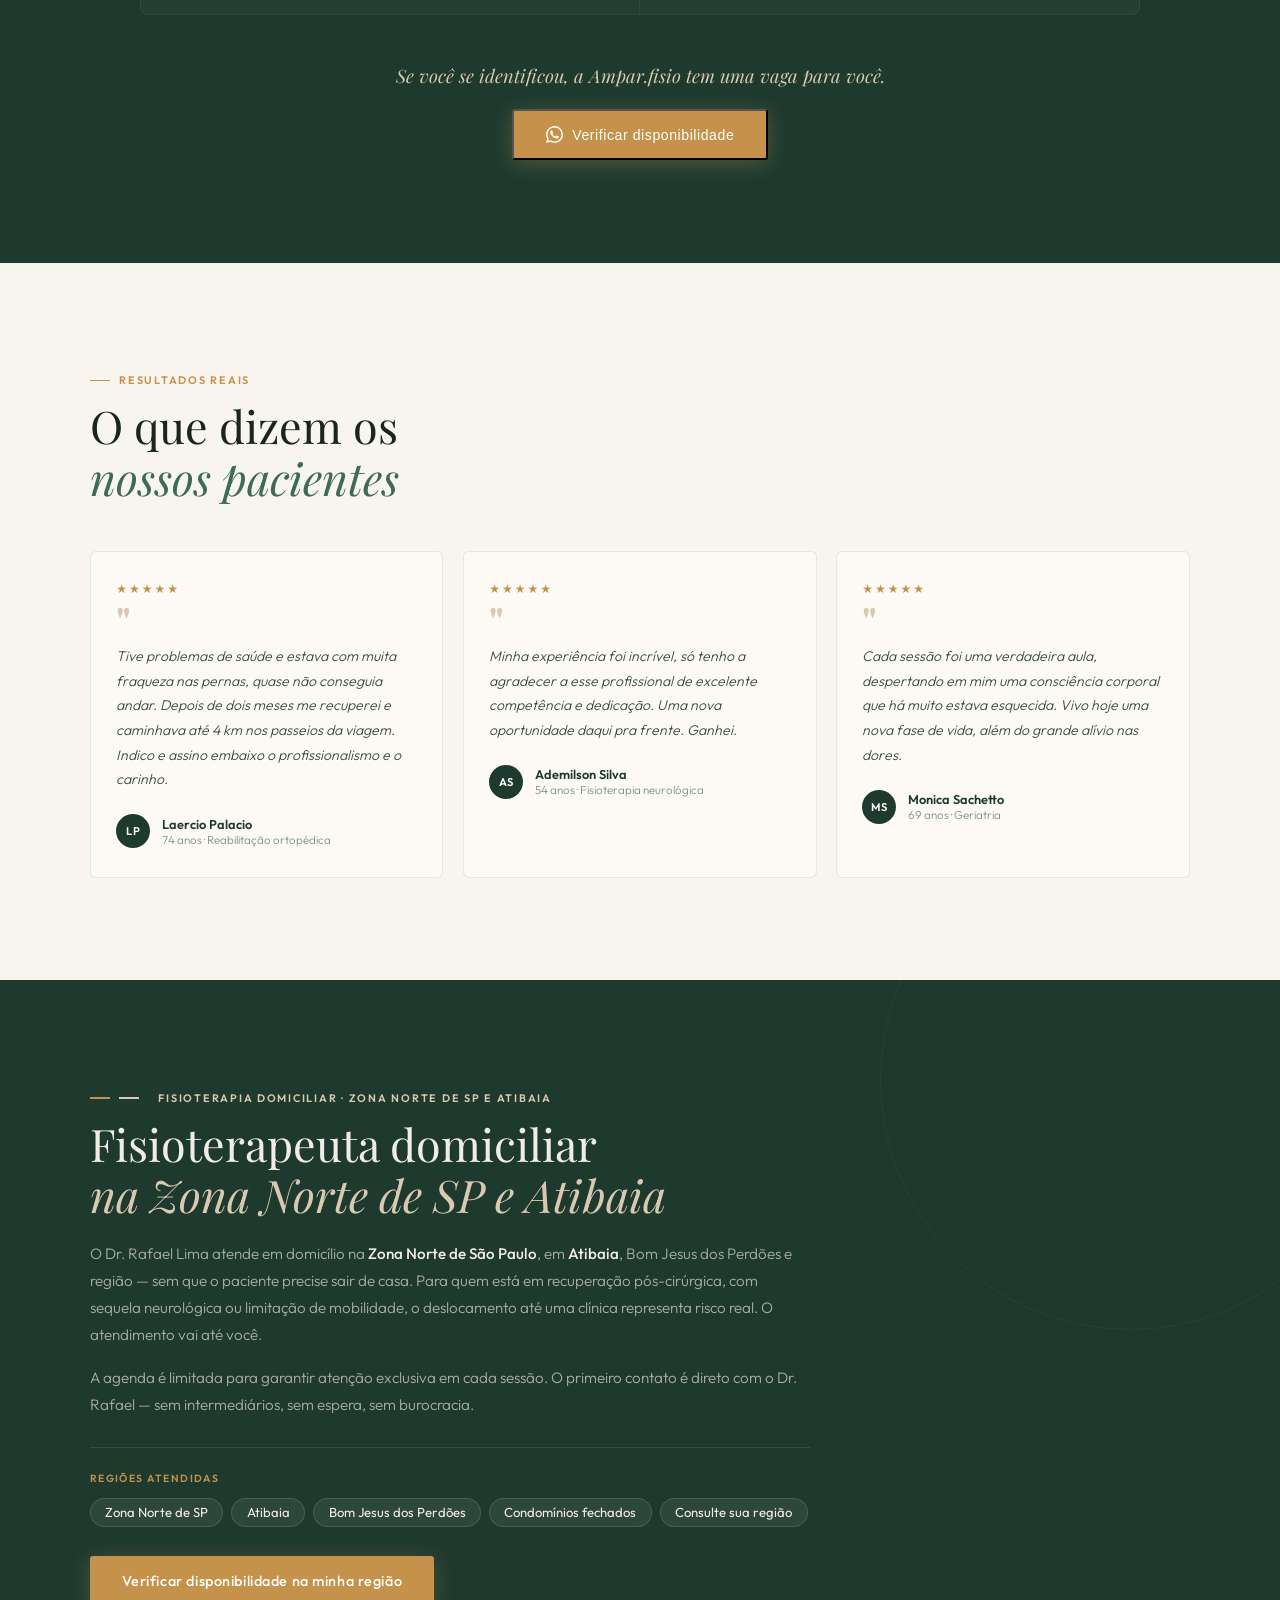
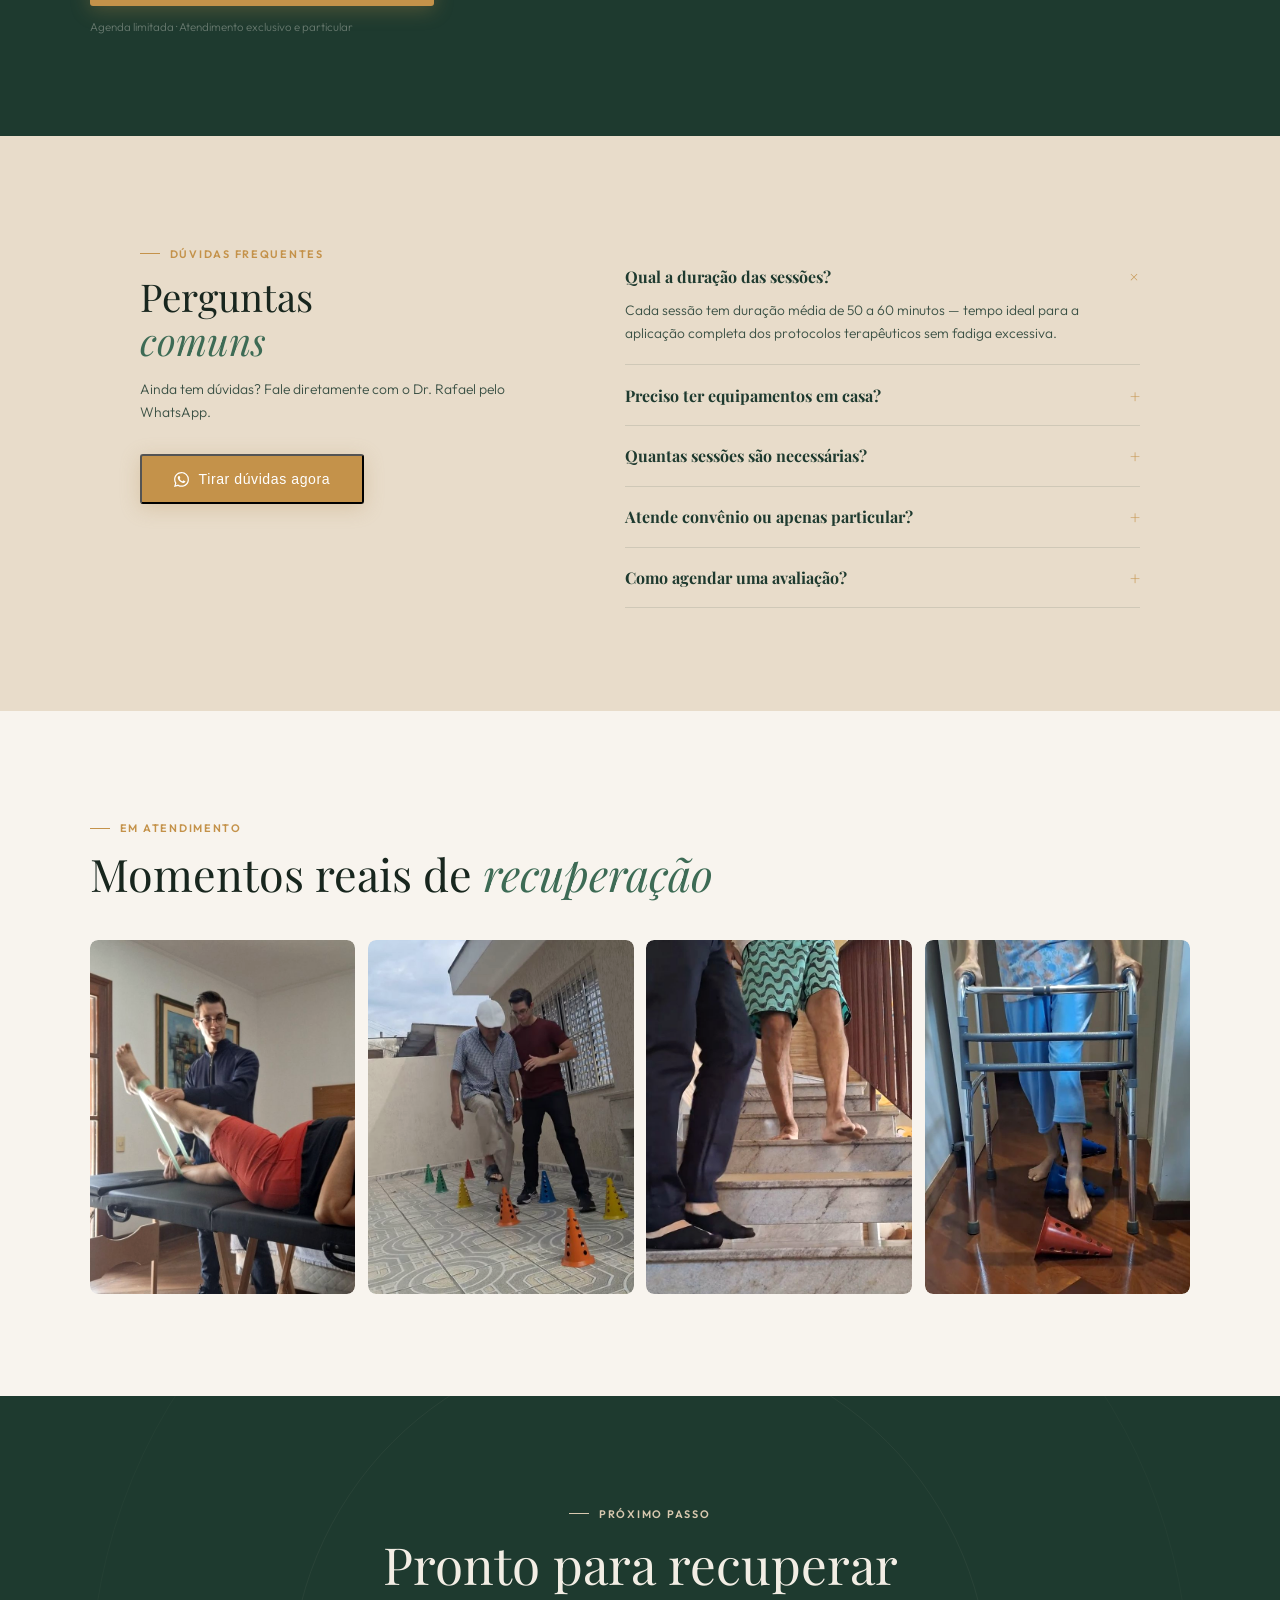
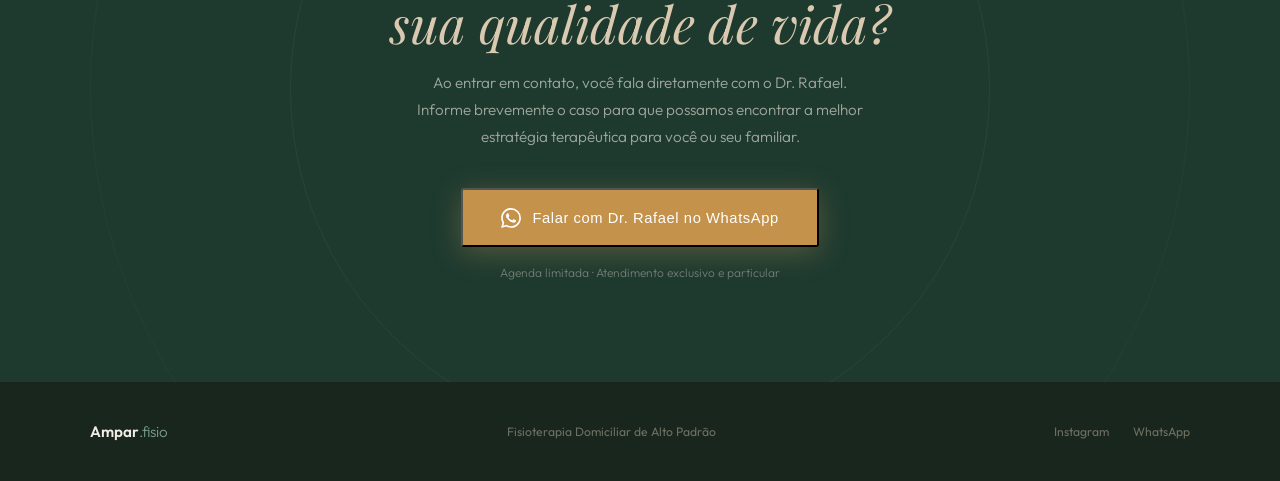
